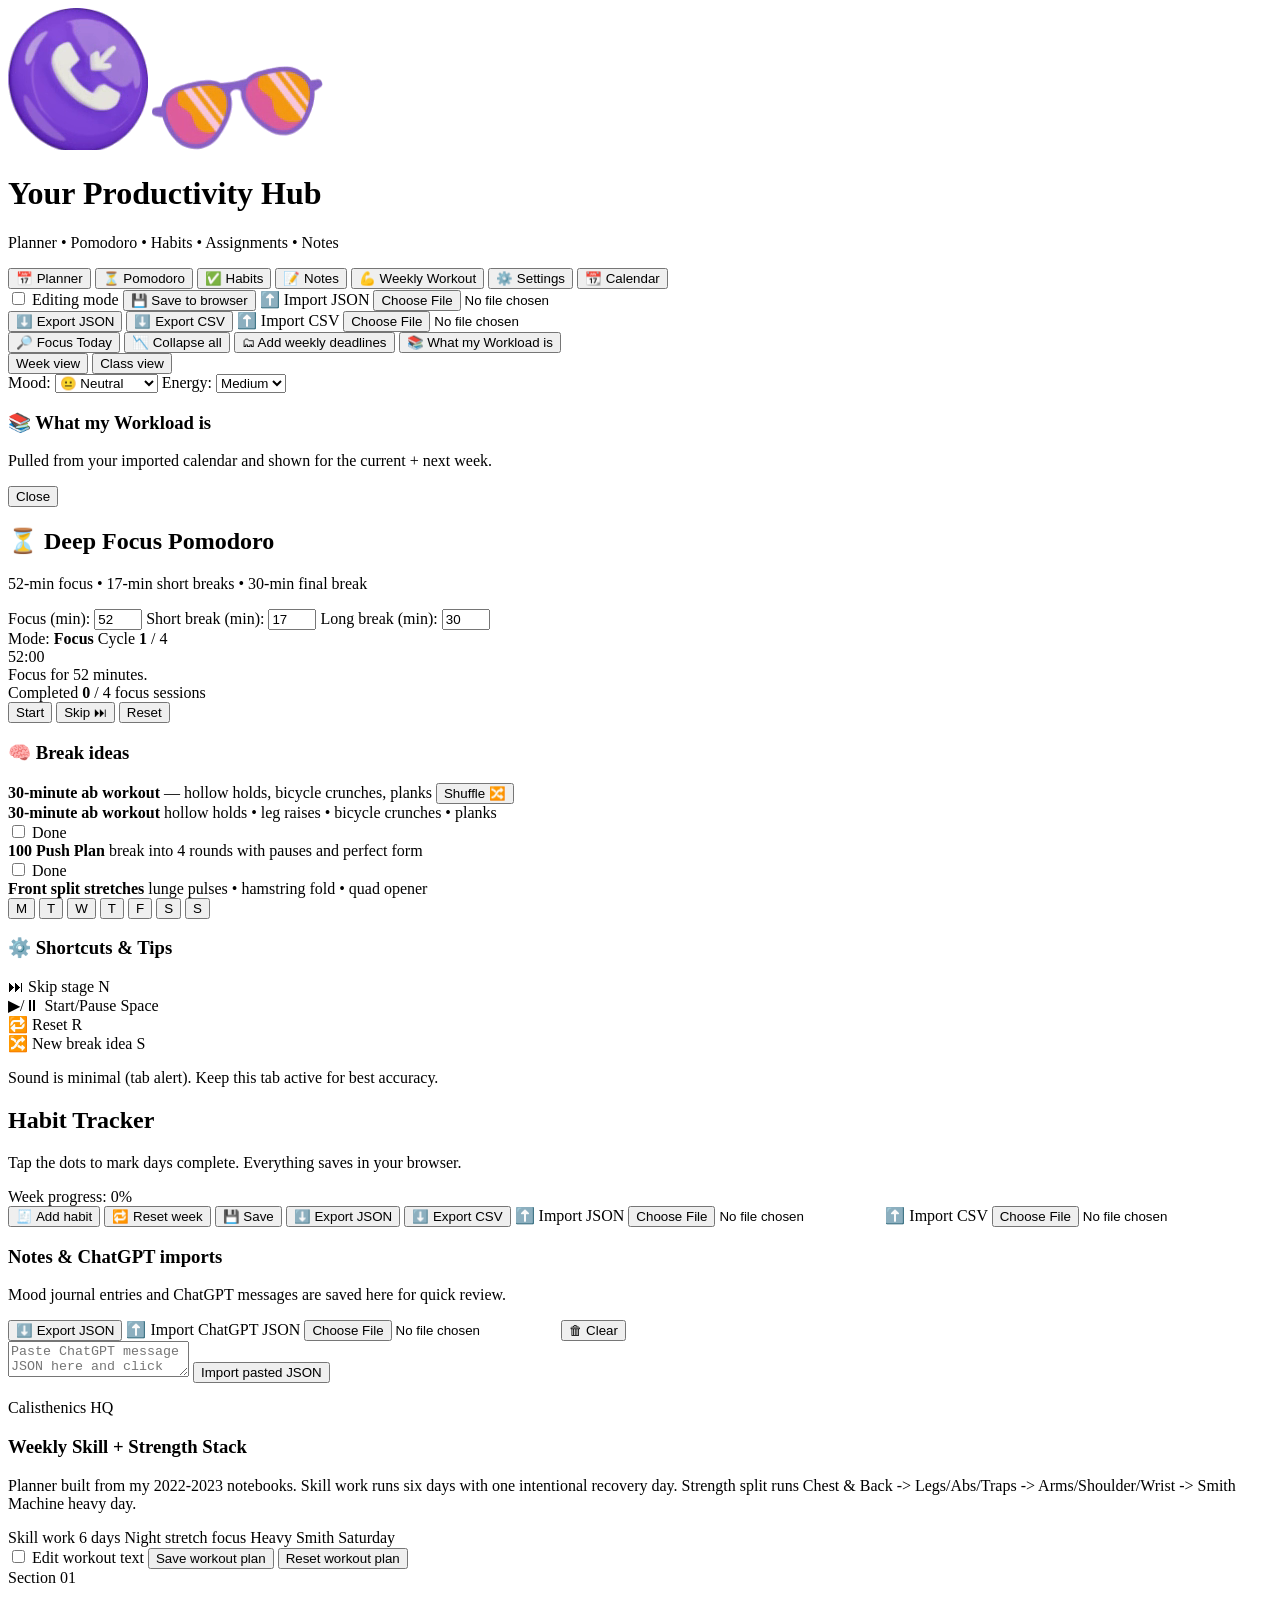
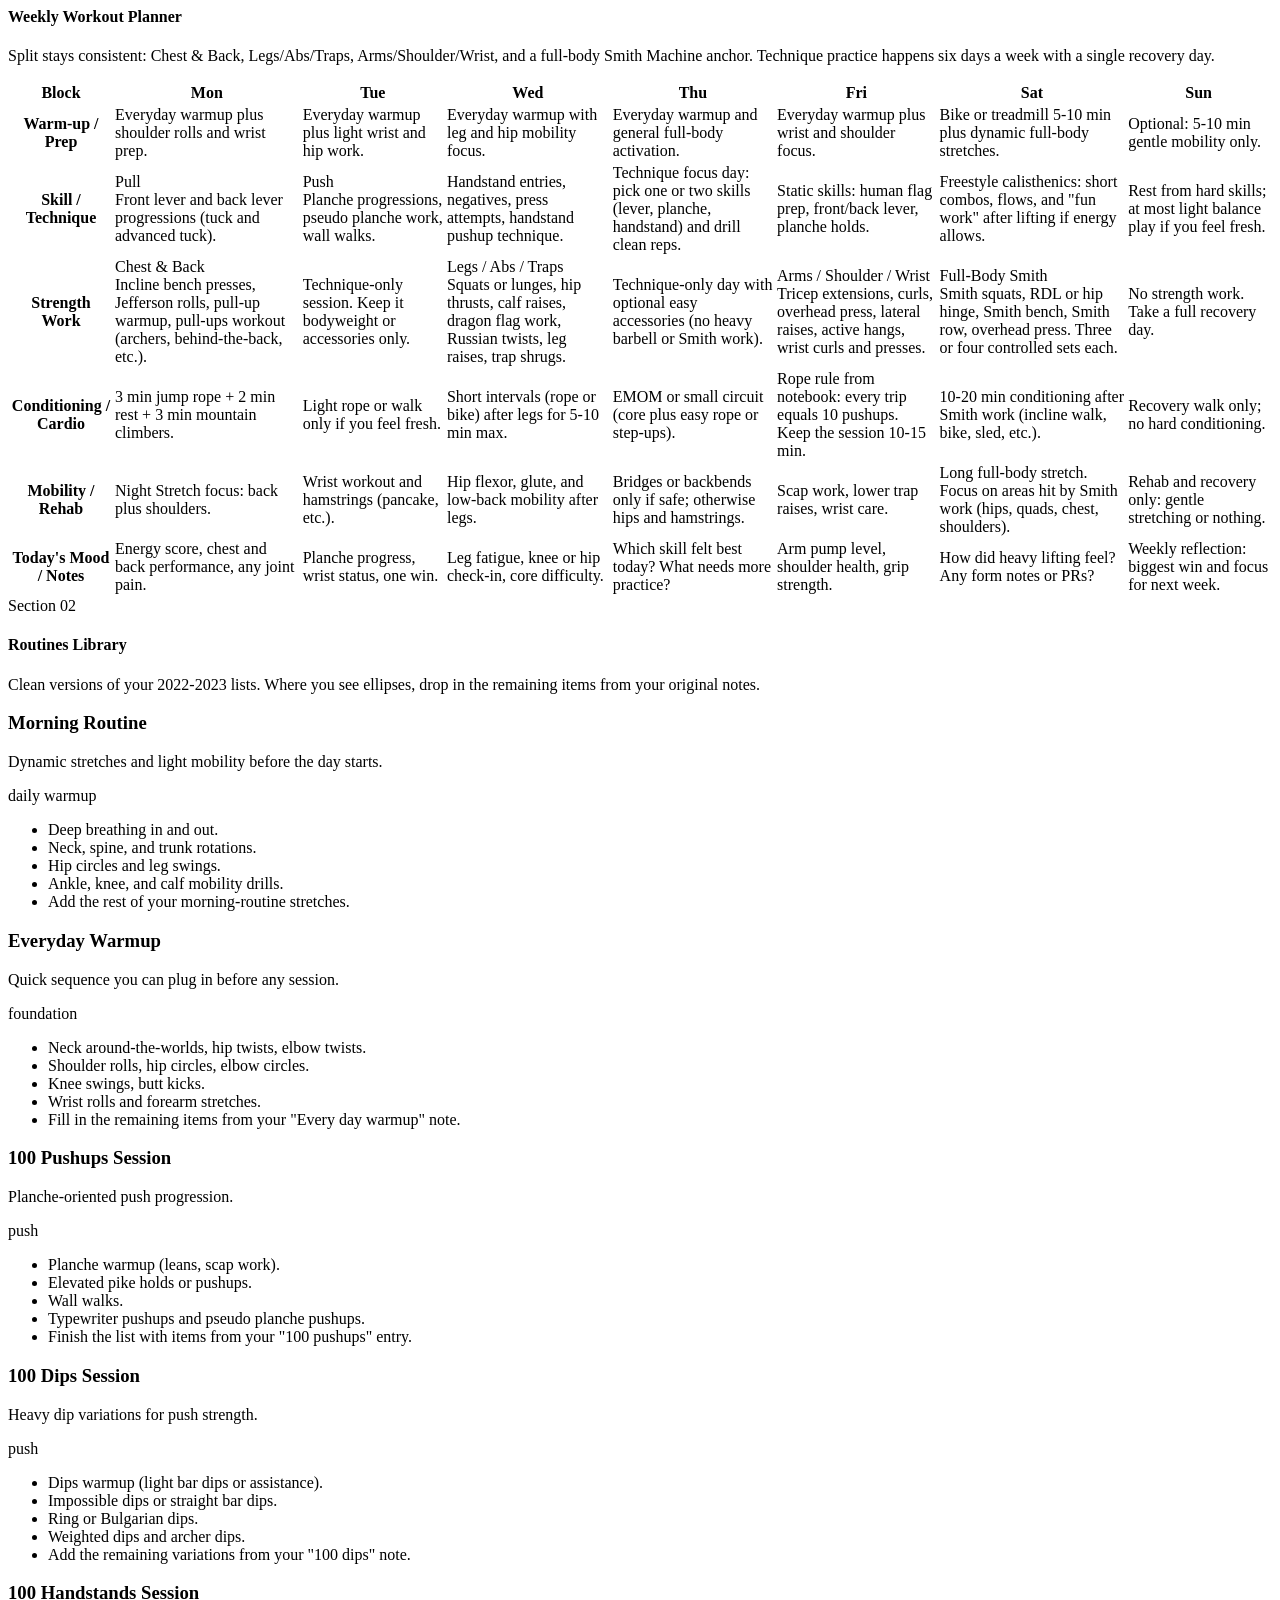
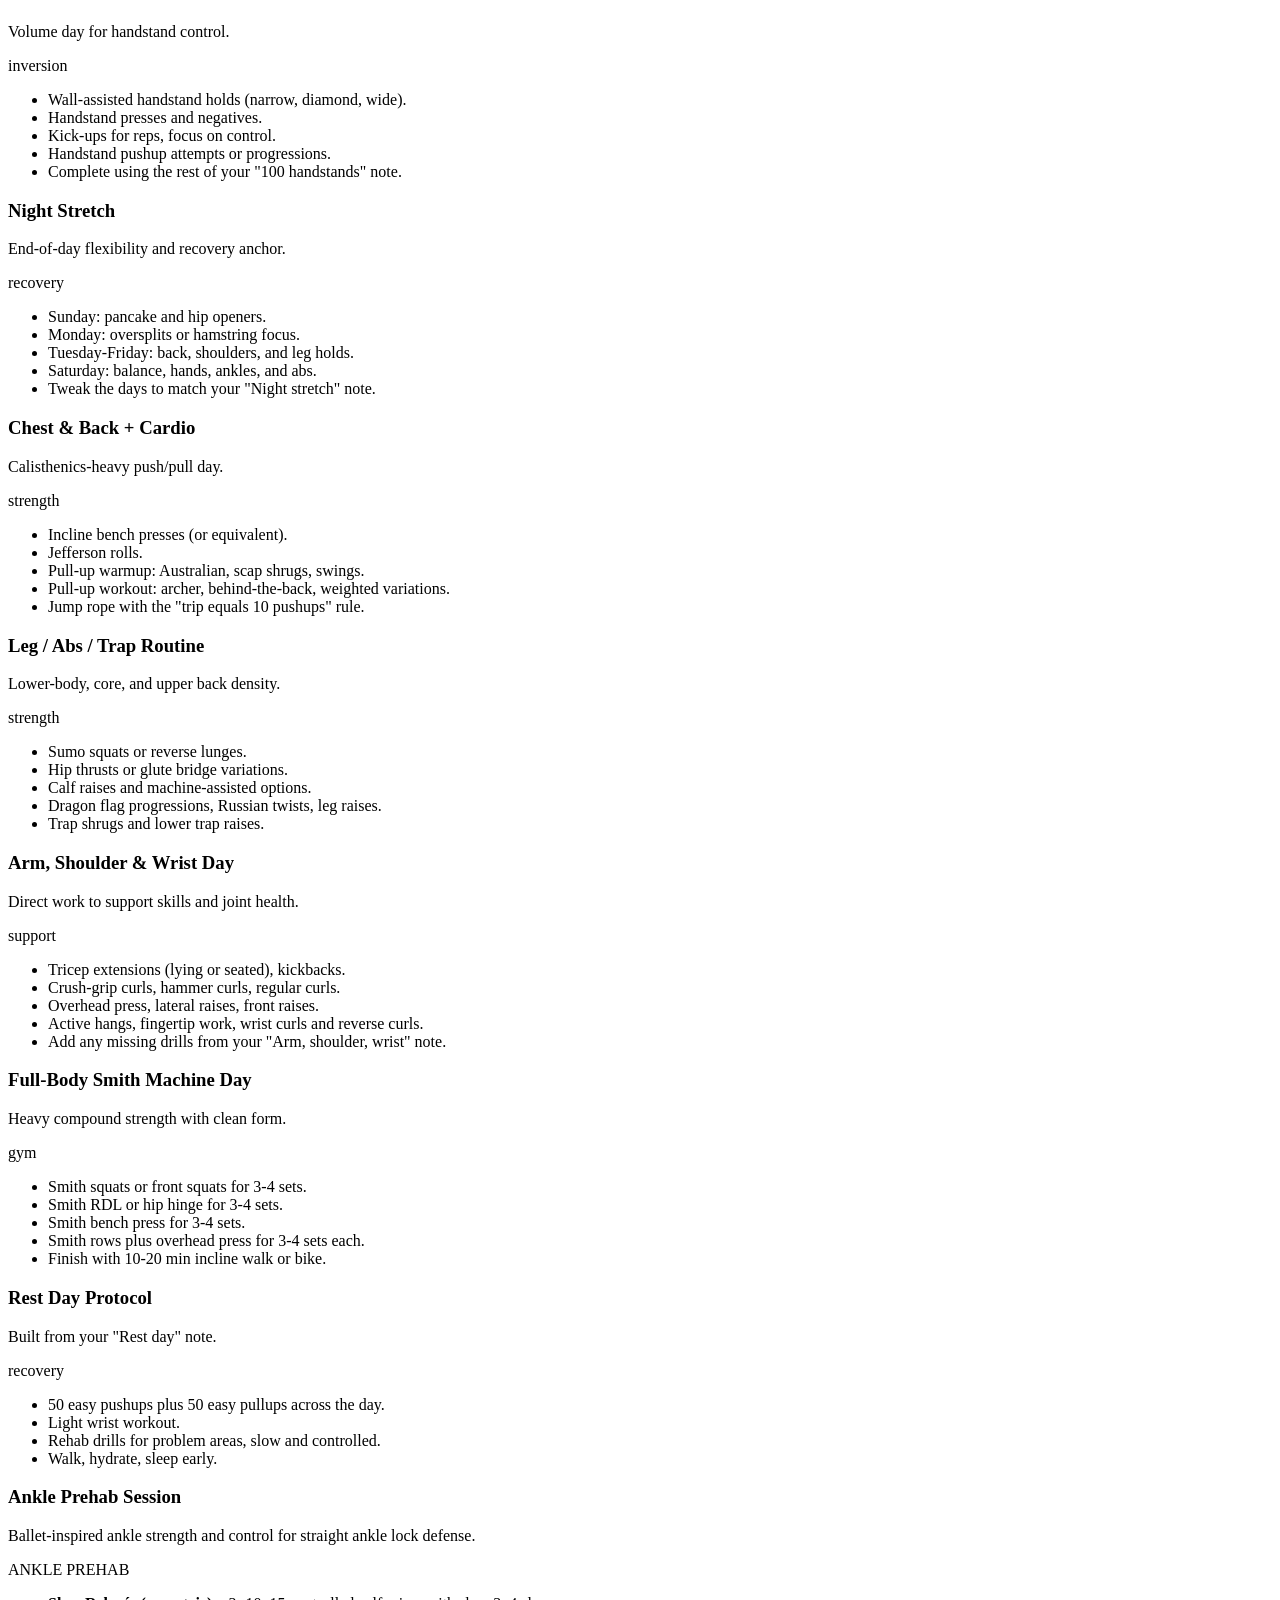
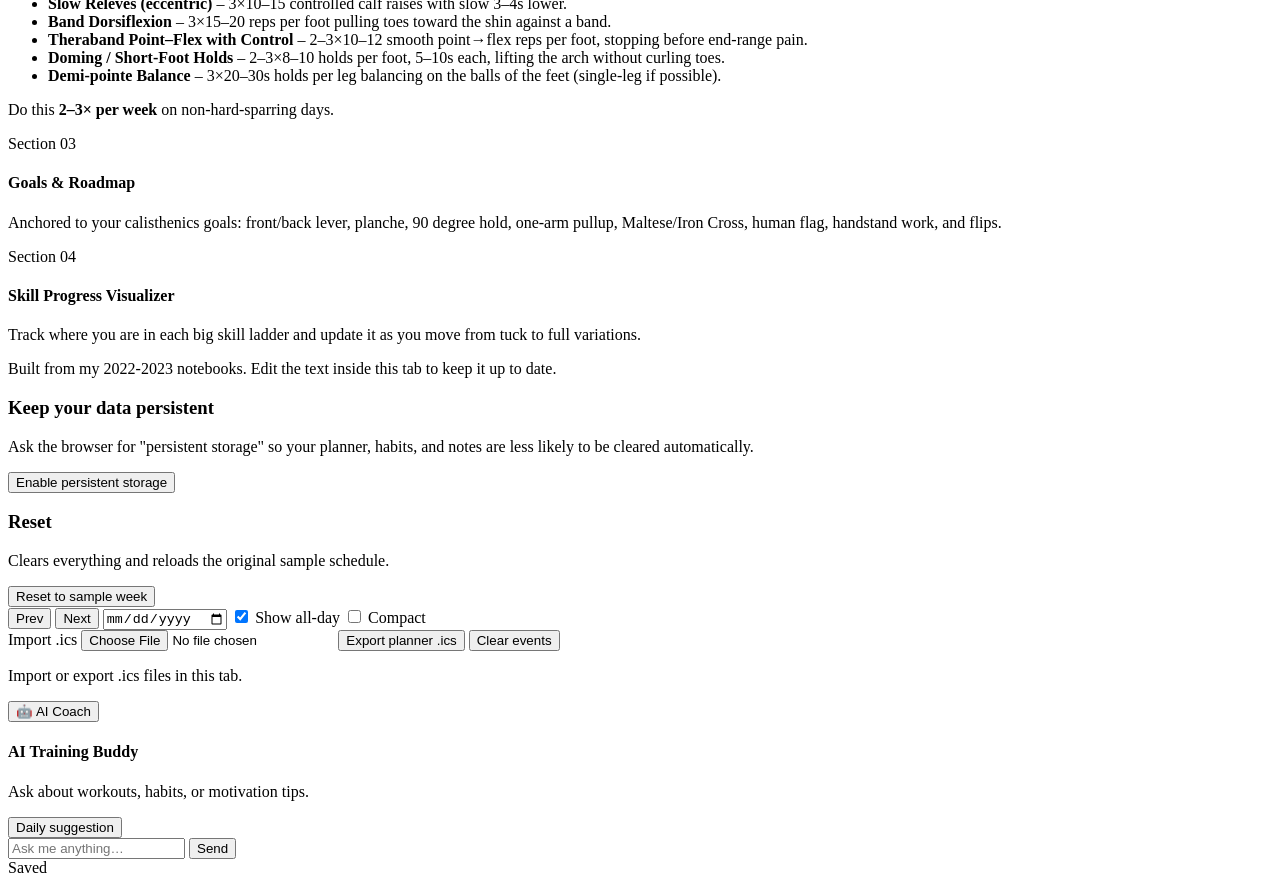
==== index.html @ a41b49fe "Added updated Code" ====
<!doctype html>
<html lang="en">
<head>
<meta charset="UTF-8">
<meta name="viewport" content="width=device-width, initial-scale=1">
<link rel="icon" type="image/svg+xml" href="planner-icon.svg">
<title>Planner — Failsafe v3 (Save + Edit Mode + Custom Images)</title>
<link rel="stylesheet" href="week_planner_failsafe_v3.css">

</head>
<body>
<div class="wrap">
<img id="p.png" class="decor" src="p.png" alt="Decorative phone icon"/> 
<img id="g.png" class="decor" src="g.png" alt="Decorative sunglasses"/> 




  <header>
    <h1>Your Productivity Hub</h1>
    <p>Planner • Pomodoro • Habits • Assignments • Notes</p>
    <nav role="tablist" aria-label="Planner navigation">
      <button class="tab" id="tab-planner" role="tab" aria-selected="true" aria-controls="panel-planner">📅 Planner</button>
      <button class="tab" id="tab-pomodoro" role="tab" aria-selected="false" aria-controls="panel-pomodoro">⏳ Pomodoro</button>
      <button class="tab" id="tab-habits" role="tab" aria-selected="false" aria-controls="panel-habits">✅ Habits</button>
      <button class="tab" id="tab-notes" role="tab" aria-selected="false" aria-controls="panel-notes">📝 Notes</button>
      <button class="tab" id="tab-workout" role="tab" aria-selected="false" aria-controls="panel-workout">💪 Weekly Workout</button>
      <button class="tab" id="tab-settings" role="tab" aria-selected="false" aria-controls="panel-settings">⚙️ Settings</button>
      <button class="tab" id="tab-calendar" role="tab" aria-selected="false" aria-controls="panel-calendar">📆 Calendar</button>
    </nav>
    <div class="controls">
      <label class="toggle">
        <input type="checkbox" id="chk-edit">
        <span>Editing mode</span>
      </label>
      <button class="btn" id="btn-save">💾 Save to browser</button>
      <label class="btn file-label" for="planner-import-file">⬆️ Import JSON</label>
      <input type="file" id="planner-import-file" accept="application/json" class="file-input-hidden">
      <span id="storage-note" class="note"></span>
    </div>
    <div class="planner-exports">
      <button class="btn" id="planner-export-json">⬇️ Export JSON</button>
      <button class="btn" id="planner-export-csv">⬇️ Export CSV</button>
      <label class="btn file-label" for="planner-import-csv">⬆️ Import CSV</label>
      <input type="file" id="planner-import-csv" accept=".csv" class="file-input-hidden">
    </div>
    <div class="view-controls">
      <button class="btn" id="focus-today">🔎 Focus Today</button>
      <button class="btn" id="toggle-days" aria-pressed="false">📉 Collapse all</button>
      <button class="btn" id="btn-assignments">🗂 Add weekly deadlines</button>
      <button class="btn" id="btn-workload">📚 What my Workload is</button>
      <div class="view-toggle">
        <button class="btn tab" id="planner-week-view" aria-pressed="true">Week view</button>
        <button class="btn tab" id="planner-class-view" aria-pressed="false">Class view</button>
      </div>
      <div id="rpg-hud" class="rpg-hud"></div>
      <div class="mood-energy">
        <label> Mood:
          <select id="mood-select" aria-label="Select mood">
            <option value="neutral">😐 Neutral</option>
            <option value="tired">😵‍💫 Tired</option>
            <option value="energized">🔥 Energized</option>
          </select>
        </label>
        <label> Energy:
          <select id="energy-select" aria-label="Select energy">
            <option value="low">Low</option>
            <option value="medium" selected>Medium</option>
            <option value="high">High</option>
          </select>
        </label>
      </div>
    </div>
    <div id="danger-zone" class="danger-zone"></div>
    <div id="workload-card" class="card workload-card hidden" aria-live="polite">
      <div class="workload-head">
        <h3>📚 What my Workload is</h3>
        <p class="note">Pulled from your imported calendar and shown for the current + next week.</p>
        <button class="btn ghost" id="workload-close" type="button">Close</button>
      </div>
      <div id="workload-list" class="workload-list"></div>
    </div>
  </header>

  <main class="section">
    <section id="panel-planner" role="tabpanel" aria-labelledby="tab-planner"></section>
    <section id="panel-pomodoro" role="tabpanel" aria-labelledby="tab-pomodoro" class="hidden">
      <div class="pomo-card">
        <div class="pomo-header">
          <div>
            <h2>⏳ Deep Focus Pomodoro</h2>
            <p class="pomo-durations" id="pomo-durations">52-min focus • 17-min short breaks • 30-min final break</p>
          </div>
          <div class="pomo-focus-inputs">
            <label class="pomo-focus-input">
              Focus (min):
              <input id="pomo-focus-input" type="number" min="1" max="80" value="52">
            </label>
            <label class="pomo-focus-input">
              Short break (min):
              <input id="pomo-short-input" type="number" min="1" max="80" value="17">
            </label>
            <label class="pomo-focus-input">
              Long break (min):
              <input id="pomo-long-input" type="number" min="1" max="80" value="30">
            </label>
          </div>
        </div>
        <div class="pomo-layout">
          <div class="pomo-panel">
            <div class="pomo-status">
              <span>Mode: <strong id="pomo-mode">Focus</strong></span>
              <span>Cycle <strong id="pomo-cycle">1</strong> / 4</span>
            </div>
            <div class="pomo-circle" id="pomo-circle">
              <div class="pomo-time" id="pomo-time">52:00</div>
            </div>
            <div class="pomo-mode" id="pomo-mode-hint">Focus for 52 minutes.</div>
            <div class="pomo-dots">
              <span class="pomo-dot on" id="pomo-dot1"></span>
              <span class="pomo-dot" id="pomo-dot2"></span>
              <span class="pomo-dot" id="pomo-dot3"></span>
              <span class="pomo-dot" id="pomo-dot4"></span>
            </div>
            <div class="pomo-mode">Completed <strong id="pomo-complete">0</strong> / 4 focus sessions</div>
            <div class="pomo-controls-row">
              <button class="pomo-btn primary" id="pomo-start">Start</button>
              <button class="pomo-btn ghost" id="pomo-skip" title="Skip to next stage (N)">Skip ⏭</button>
              <button class="pomo-btn danger" id="pomo-reset" title="Reset all (R)">Reset</button>
            </div>
          </div>
          <aside class="pomo-side">
            <div class="pomo-side-card">
              <h3>🧠 Break ideas</h3>
              <div class="pomo-task-suggest">
                <span id="pomo-task"><strong>30-minute ab workout</strong> — hollow holds, bicycle crunches, planks</span>
                <button class="pomo-btn ghost" id="pomo-shuffle">Shuffle 🔀</button>
              </div>
              <div class="pomo-pill">
                <div><strong>30-minute ab workout</strong> <span>hollow holds • leg raises • bicycle crunches • planks</span></div>
                <label class="pomo-check"><input type="checkbox" data-break="abs"> Done</label>
              </div>
              <div class="pomo-pill">
                <div><strong>100 Push Plan</strong> <span>break into 4 rounds with pauses and perfect form</span></div>
                <label class="pomo-check"><input type="checkbox" data-break="push"> Done</label>
              </div>
              <div class="pomo-pill">
                <div><strong>Front split stretches</strong> <span>lunge pulses • hamstring fold • quad opener</span></div>
                <div class="pomo-weekdays" data-break="split-week">
                  <button type="button" class="pomo-weekday" data-day="Mon">M</button>
                  <button type="button" class="pomo-weekday" data-day="Tue">T</button>
                  <button type="button" class="pomo-weekday" data-day="Wed">W</button>
                  <button type="button" class="pomo-weekday" data-day="Thu">T</button>
                  <button type="button" class="pomo-weekday" data-day="Fri">F</button>
                  <button type="button" class="pomo-weekday" data-day="Sat">S</button>
                  <button type="button" class="pomo-weekday" data-day="Sun">S</button>
                </div>
              </div>
            </div>
            <div class="pomo-side-card">
              <h3>⚙️ Shortcuts & Tips</h3>
              <div class="pomo-shortcuts">
                <div>⏭ Skip stage <span class="kbd">N</span></div>
                <div>▶/⏸ Start/Pause <span class="kbd">Space</span></div>
                <div>🔁 Reset <span class="kbd">R</span></div>
                <div>🔀 New break idea <span class="kbd">S</span></div>
              </div>
              <p class="note">Sound is minimal (tab alert). Keep this tab active for best accuracy.</p>
            </div>
          </aside>
        </div>
      </div>
    </section>
        <section id="panel-habits" role="tabpanel" aria-labelledby="tab-habits" class="hidden">
      <div class="card habit-card">
        <div class="flex habit-header">
          <div>
            <h2 class="habit-title">Habit Tracker</h2>
            <p class="note">Tap the dots to mark days complete. Everything saves in your browser.</p>
          </div>
          <div class="chip" id="habits-progress">Week progress: 0%</div>
        </div>
        <div id="habit-streak-hub" class="habit-streak-hub" aria-live="polite"></div>
        <div id="habits-list" class="space-y-3 habit-list"></div>
        <div class="flex flex-wrap gap-2 habit-actions">
          <button class="btn" id="habit-add">🧾 Add habit</button>
          <button class="btn" id="habit-reset-week">🔁 Reset week</button>
          <button class="btn" id="habit-save">💾 Save</button>
          <button class="btn" id="habit-export">⬇️ Export JSON</button>
          <button class="btn" id="habit-export-csv">⬇️ Export CSV</button>
          <label class="btn file-label" for="habit-import">⬆️ Import JSON</label>
          <input type="file" id="habit-import" accept="application/json" class="file-input-hidden">
          <label class="btn file-label" for="habit-import-csv">⬆️ Import CSV</label>
          <input type="file" id="habit-import-csv" accept=".csv" class="file-input-hidden">
        </div>
      </div>
    </section>

    <section id="panel-notes" role="tabpanel" aria-labelledby="tab-notes" class="hidden">
      <div class="notes-card">
        <div class="notes-head">
          <div>
            <h3>Notes & ChatGPT imports</h3>
            <p class="note">Mood journal entries and ChatGPT messages are saved here for quick review.</p>
          </div>
          <div class="notes-controls">
            <button class="btn" id="notes-export">⬇️ Export JSON</button>
            <label class="btn file-label" for="notes-import-file">⬆️ Import ChatGPT JSON</label>
            <input type="file" id="notes-import-file" accept=".json" class="file-input-hidden">
            <button class="btn" id="notes-clear">🗑 Clear</button>
          </div>
        </div>
        <div class="notes-importer">
          <textarea id="notes-chatgpt-text" placeholder="Paste ChatGPT message JSON here and click Import."></textarea>
          <button class="btn" id="notes-chatgpt-btn">Import pasted JSON</button>
        </div>
        <div id="notes-feed" class="notes-feed"></div>
      </div>
    </section>
    <section id="panel-workout" role="tabpanel" aria-labelledby="tab-workout" class="hidden">
      <div class="workout-tab">
        <div class="workout-hero">
          <p class="workout-suptitle">Calisthenics HQ</p>
          <h3>Weekly Skill + Strength Stack</h3>
          <p>Planner built from my 2022-2023 notebooks. Skill work runs six days with one intentional recovery day. Strength split runs Chest & Back -> Legs/Abs/Traps -> Arms/Shoulder/Wrist -> Smith Machine heavy day.</p>
          <div class="workout-pill-row">
            <span class="workout-pill accent">Skill work 6 days</span>
            <span class="workout-pill accent">Night stretch focus</span>
            <span class="workout-pill accent">Heavy Smith Saturday</span>
          </div>
        </div>

        <div class="workout-controls">
          <label class="workout-toggle">
            <input type="checkbox" id="workout-edit-toggle">
            <span>Edit workout text</span>
          </label>
          <button class="btn" id="workout-save">Save workout plan</button>
          <button class="btn" id="workout-reset">Reset workout plan</button>
          <div class="note" id="workout-storage-note"></div>
        </div>

        <div class="workout-section">
          <div class="workout-section-head">
            <div class="workout-section-label">Section 01</div>
            <div>
              <h4>Weekly Workout Planner</h4>
              <p>Split stays consistent: Chest & Back, Legs/Abs/Traps, Arms/Shoulder/Wrist, and a full-body Smith Machine anchor. Technique practice happens six days a week with a single recovery day.</p>
            </div>
          </div>
          <div class="workout-table-card">
            <div class="workout-table-scroll">
              <table class="workout-table">
                <thead>
                  <tr>
                    <th>Block</th>
                    <th>Mon</th>
                    <th>Tue</th>
                    <th>Wed</th>
                    <th>Thu</th>
                    <th>Fri</th>
                    <th>Sat</th>
                    <th>Sun</th>
                  </tr>
                </thead>
                <tbody>
                  <tr>
                    <th scope="row">Warm-up / Prep</th>
                    <td class="workout-editable">Everyday warmup plus shoulder rolls and wrist prep.</td>
                    <td class="workout-editable">Everyday warmup plus light wrist and hip work.</td>
                    <td class="workout-editable">Everyday warmup with leg and hip mobility focus.</td>
                    <td class="workout-editable">Everyday warmup and general full-body activation.</td>
                    <td class="workout-editable">Everyday warmup plus wrist and shoulder focus.</td>
                    <td class="workout-editable">Bike or treadmill 5-10 min plus dynamic full-body stretches.</td>
                    <td class="workout-editable">Optional: 5-10 min gentle mobility only.</td>
                  </tr>
                  <tr>
                    <th scope="row">Skill / Technique</th>
                    <td class="workout-editable">
                      <span class="workout-pill">Pull</span><br>Front lever and back lever progressions (tuck and advanced tuck).
                    </td>
                    <td class="workout-editable">
                      <span class="workout-pill">Push</span><br>Planche progressions, pseudo planche work, wall walks.
                    </td>
                    <td class="workout-editable">Handstand entries, negatives, press attempts, handstand pushup technique.</td>
                    <td class="workout-editable">Technique focus day: pick one or two skills (lever, planche, handstand) and drill clean reps.</td>
                    <td class="workout-editable">Static skills: human flag prep, front/back lever, planche holds.</td>
                    <td class="workout-editable">Freestyle calisthenics: short combos, flows, and "fun work" after lifting if energy allows.</td>
                    <td class="workout-editable">Rest from hard skills; at most light balance play if you feel fresh.</td>
                  </tr>
                  <tr>
                    <th scope="row">Strength Work</th>
                    <td class="workout-editable">
                      <span class="workout-pill">Chest & Back</span><br>Incline bench presses, Jefferson rolls, pull-up warmup, pull-ups workout (archers, behind-the-back, etc.).
                    </td>
                    <td class="workout-editable">Technique-only session. Keep it bodyweight or accessories only.</td>
                    <td class="workout-editable">
                      <span class="workout-pill">Legs / Abs / Traps</span><br>Squats or lunges, hip thrusts, calf raises, dragon flag work, Russian twists, leg raises, trap shrugs.
                    </td>
                    <td class="workout-editable">Technique-only day with optional easy accessories (no heavy barbell or Smith work).</td>
                    <td class="workout-editable">
                      <span class="workout-pill">Arms / Shoulder / Wrist</span><br>Tricep extensions, curls, overhead press, lateral raises, active hangs, wrist curls and presses.
                    </td>
                    <td class="workout-editable">
                      <span class="workout-pill">Full-Body Smith</span><br>Smith squats, RDL or hip hinge, Smith bench, Smith row, overhead press. Three or four controlled sets each.
                    </td>
                    <td class="workout-editable">No strength work. Take a full recovery day.</td>
                  </tr>
                  <tr>
                    <th scope="row">Conditioning / Cardio</th>
                    <td class="workout-editable">3 min jump rope + 2 min rest + 3 min mountain climbers.</td>
                    <td class="workout-editable">Light rope or walk only if you feel fresh.</td>
                    <td class="workout-editable">Short intervals (rope or bike) after legs for 5-10 min max.</td>
                    <td class="workout-editable">EMOM or small circuit (core plus easy rope or step-ups).</td>
                    <td class="workout-editable">Rope rule from notebook: every trip equals 10 pushups. Keep the session 10-15 min.</td>
                    <td class="workout-editable">10-20 min conditioning after Smith work (incline walk, bike, sled, etc.).</td>
                    <td class="workout-editable">Recovery walk only; no hard conditioning.</td>
                  </tr>
                  <tr>
                    <th scope="row">Mobility / Rehab</th>
                    <td class="workout-editable">Night Stretch focus: back plus shoulders.</td>
                    <td class="workout-editable">Wrist workout and hamstrings (pancake, etc.).</td>
                    <td class="workout-editable">Hip flexor, glute, and low-back mobility after legs.</td>
                    <td class="workout-editable">Bridges or backbends only if safe; otherwise hips and hamstrings.</td>
                    <td class="workout-editable">Scap work, lower trap raises, wrist care.</td>
                    <td class="workout-editable">Long full-body stretch. Focus on areas hit by Smith work (hips, quads, chest, shoulders).</td>
                    <td class="workout-editable">Rehab and recovery only: gentle stretching or nothing.</td>
                  </tr>
                  <tr>
                    <th scope="row">Today's Mood / Notes</th>
                    <td class="workout-editable"><div class="workout-note">Energy score, chest and back performance, any joint pain.</div></td>
                    <td class="workout-editable"><div class="workout-note">Planche progress, wrist status, one win.</div></td>
                    <td class="workout-editable"><div class="workout-note">Leg fatigue, knee or hip check-in, core difficulty.</div></td>
                    <td class="workout-editable"><div class="workout-note">Which skill felt best today? What needs more practice?</div></td>
                    <td class="workout-editable"><div class="workout-note">Arm pump level, shoulder health, grip strength.</div></td>
                    <td class="workout-editable"><div class="workout-note">How did heavy lifting feel? Any form notes or PRs?</div></td>
                    <td class="workout-editable"><div class="workout-note">Weekly reflection: biggest win and focus for next week.</div></td>
                  </tr>
                </tbody>
              </table>
            </div>
          </div>
        </div>

        <div class="workout-section">
          <div class="workout-section-head">
            <div class="workout-section-label">Section 02</div>
            <div>
              <h4>Routines Library</h4>
              <p>Clean versions of your 2022-2023 lists. Where you see ellipses, drop in the remaining items from your original notes.</p>
            </div>
          </div>
          <div class="workout-card-grid">
            <article class="workout-card">
              <h3>Morning Routine</h3>
              <p>Dynamic stretches and light mobility before the day starts.</p>
              <div class="workout-badges">
                <span class="workout-badge">daily</span>
                <span class="workout-badge">warmup</span>
              </div>
              <ul>
                <li>Deep breathing in and out.</li>
                <li>Neck, spine, and trunk rotations.</li>
                <li>Hip circles and leg swings.</li>
                <li>Ankle, knee, and calf mobility drills.</li>
                <li class="placeholder">Add the rest of your morning-routine stretches.</li>
              </ul>
            </article>
            <article class="workout-card">
              <h3>Everyday Warmup</h3>
              <p>Quick sequence you can plug in before any session.</p>
              <div class="workout-badges">
                <span class="workout-badge">foundation</span>
              </div>
              <ul>
                <li>Neck around-the-worlds, hip twists, elbow twists.</li>
                <li>Shoulder rolls, hip circles, elbow circles.</li>
                <li>Knee swings, butt kicks.</li>
                <li>Wrist rolls and forearm stretches.</li>
                <li class="placeholder">Fill in the remaining items from your "Every day warmup" note.</li>
              </ul>
            </article>
            <article class="workout-card">
              <h3>100 Pushups Session</h3>
              <p>Planche-oriented push progression.</p>
              <div class="workout-badges">
                <span class="workout-badge">push</span>
              </div>
              <ul>
                <li>Planche warmup (leans, scap work).</li>
                <li>Elevated pike holds or pushups.</li>
                <li>Wall walks.</li>
                <li>Typewriter pushups and pseudo planche pushups.</li>
                <li class="placeholder">Finish the list with items from your "100 pushups" entry.</li>
              </ul>
            </article>
            <article class="workout-card">
              <h3>100 Dips Session</h3>
              <p>Heavy dip variations for push strength.</p>
              <div class="workout-badges">
                <span class="workout-badge">push</span>
              </div>
              <ul>
                <li>Dips warmup (light bar dips or assistance).</li>
                <li>Impossible dips or straight bar dips.</li>
                <li>Ring or Bulgarian dips.</li>
                <li>Weighted dips and archer dips.</li>
                <li class="placeholder">Add the remaining variations from your "100 dips" note.</li>
              </ul>
            </article>
            <article class="workout-card">
              <h3>100 Handstands Session</h3>
              <p>Volume day for handstand control.</p>
              <div class="workout-badges">
                <span class="workout-badge">inversion</span>
              </div>
              <ul>
                <li>Wall-assisted handstand holds (narrow, diamond, wide).</li>
                <li>Handstand presses and negatives.</li>
                <li>Kick-ups for reps, focus on control.</li>
                <li>Handstand pushup attempts or progressions.</li>
                <li class="placeholder">Complete using the rest of your "100 handstands" note.</li>
              </ul>
            </article>
            <article class="workout-card">
              <h3>Night Stretch</h3>
              <p>End-of-day flexibility and recovery anchor.</p>
              <div class="workout-badges">
                <span class="workout-badge">recovery</span>
              </div>
              <ul>
                <li>Sunday: pancake and hip openers.</li>
                <li>Monday: oversplits or hamstring focus.</li>
                <li>Tuesday-Friday: back, shoulders, and leg holds.</li>
                <li>Saturday: balance, hands, ankles, and abs.</li>
                <li class="placeholder">Tweak the days to match your "Night stretch" note.</li>
              </ul>
            </article>
            <article class="workout-card">
              <h3>Chest & Back + Cardio</h3>
              <p>Calisthenics-heavy push/pull day.</p>
              <div class="workout-badges">
                <span class="workout-badge">strength</span>
              </div>
              <ul>
                <li>Incline bench presses (or equivalent).</li>
                <li>Jefferson rolls.</li>
                <li>Pull-up warmup: Australian, scap shrugs, swings.</li>
                <li>Pull-up workout: archer, behind-the-back, weighted variations.</li>
                <li>Jump rope with the "trip equals 10 pushups" rule.</li>
              </ul>
            </article>
            <article class="workout-card">
              <h3>Leg / Abs / Trap Routine</h3>
              <p>Lower-body, core, and upper back density.</p>
              <div class="workout-badges">
                <span class="workout-badge">strength</span>
              </div>
              <ul>
                <li>Sumo squats or reverse lunges.</li>
                <li>Hip thrusts or glute bridge variations.</li>
                <li>Calf raises and machine-assisted options.</li>
                <li>Dragon flag progressions, Russian twists, leg raises.</li>
                <li>Trap shrugs and lower trap raises.</li>
              </ul>
            </article>
            <article class="workout-card">
              <h3>Arm, Shoulder & Wrist Day</h3>
              <p>Direct work to support skills and joint health.</p>
              <div class="workout-badges">
                <span class="workout-badge">support</span>
              </div>
              <ul>
                <li>Tricep extensions (lying or seated), kickbacks.</li>
                <li>Crush-grip curls, hammer curls, regular curls.</li>
                <li>Overhead press, lateral raises, front raises.</li>
                <li>Active hangs, fingertip work, wrist curls and reverse curls.</li>
                <li class="placeholder">Add any missing drills from your "Arm, shoulder, wrist" note.</li>
              </ul>
            </article>
            <article class="workout-card">
              <h3>Full-Body Smith Machine Day</h3>
              <p>Heavy compound strength with clean form.</p>
              <div class="workout-badges">
                <span class="workout-badge">gym</span>
              </div>
              <ul>
                <li>Smith squats or front squats for 3-4 sets.</li>
                <li>Smith RDL or hip hinge for 3-4 sets.</li>
                <li>Smith bench press for 3-4 sets.</li>
                <li>Smith rows plus overhead press for 3-4 sets each.</li>
                <li>Finish with 10-20 min incline walk or bike.</li>
              </ul>
            </article>
            <article class="workout-card">
              <h3>Rest Day Protocol</h3>
              <p>Built from your "Rest day" note.</p>
              <div class="workout-badges">
                <span class="workout-badge">recovery</span>
              </div>
              <ul>
                <li>50 easy pushups plus 50 easy pullups across the day.</li>
                <li>Light wrist workout.</li>
                <li>Rehab drills for problem areas, slow and controlled.</li>
                <li>Walk, hydrate, sleep early.</li>
              </ul>
            </article>
            <article class="routine-card">
              <h3>Ankle Prehab Session</h3>
              <p>Ballet-inspired ankle strength and control for straight ankle lock defense.</p>
              <div class="routine-tags">
                <span class="routine-tag">ANKLE</span>
                <span class="routine-tag">PREHAB</span>
              </div>
              <ul>
                <li><strong>Slow Relevés (eccentric)</strong> – 3×10–15 controlled calf raises with slow 3–4s lower.</li>
                <li><strong>Band Dorsiflexion</strong> – 3×15–20 reps per foot pulling toes toward the shin against a band.</li>
                <li><strong>Theraband Point–Flex with Control</strong> – 2–3×10–12 smooth point→flex reps per foot, stopping before end-range pain.</li>
                <li><strong>Doming / Short-Foot Holds</strong> – 2–3×8–10 holds per foot, 5–10s each, lifting the arch without curling toes.</li>
                <li><strong>Demi-pointe Balance</strong> – 3×20–30s holds per leg balancing on the balls of the feet (single-leg if possible).</li>
              </ul>
              <p class="routine-note">
                Do this <strong>2–3× per week</strong> on non-hard-sparring days.
              </p>
            </article>
          </div>
        </div>

        <div class="workout-section">
          <div class="workout-section-head">
            <div class="workout-section-label">Section 03</div>
            <div>
              <h4>Goals & Roadmap</h4>
              <p>Anchored to your calisthenics goals: front/back lever, planche, 90 degree hold, one-arm pullup, Maltese/Iron Cross, human flag, handstand work, and flips.</p>
            </div>
          </div>
          <div id="roadmap-editor" class="roadmap-editor"></div>
        </div>

        <div class="workout-section">
          <div class="workout-section-head">
            <div class="workout-section-label">Section 04</div>
            <div>
              <h4>Skill Progress Visualizer</h4>
              <p>Track where you are in each big skill ladder and update it as you move from tuck to full variations.</p>
            </div>
          </div>
          <div id="skill-visualizer" class="skill-visualizer"></div>
        </div>

        <p class="workout-footnote">Built from my 2022-2023 notebooks. Edit the text inside this tab to keep it up to date.</p>
      </div>
    </section>
    <section id="panel-settings" role="tabpanel" aria-labelledby="tab-settings" class="hidden settings-panel">
      <div class="card p-4 card-persist">
        <h3 class="tight-heading">Keep your data persistent</h3>
        <p class="note">Ask the browser for "persistent storage" so your planner, habits, and notes are less likely to be cleared automatically.</p>
        <button class="btn" id="btn-persist">Enable persistent storage</button>
        <div class="note" id="persist-status"></div>
      </div>
      <div class="card p-4 card-reset">
        <h3 class="tight-heading">Reset</h3>
        <p class="note">Clears everything and reloads the original sample schedule.</p>
        <button id="btn-reset" class="tab reset-btn">Reset to sample week</button>
      </div>
    </section>
    <section id="panel-calendar" role="tabpanel" aria-labelledby="tab-calendar" class="hidden">
      <div class="calendar-card">
        <div class="calendar-controls">
          <div class="group">
            <button class="btn" id="cal-prev">Prev</button>
            <button class="btn" id="cal-next">Next</button>
            <input type="date" id="cal-date" class="cal-date" aria-label="Select date">
            <label class="cal-check"><input type="checkbox" id="cal-show-all" checked> Show all-day</label>
            <label class="cal-check"><input type="checkbox" id="cal-compact"> Compact</label>
          </div>
          <div class="group calendar-ics-actions">
            <label class="btn cal-import">Import .ics
              <input type="file" id="cal-import" accept=".ics,text/calendar" class="file-input-hidden">
            </label>
            <button class="btn" id="cal-export-ics">Export planner .ics</button>
            <button class="btn" id="cal-clear">Clear events</button>
          </div>
        </div>
        <div class="calendar-ics-note">
          <p class="note cal-ics-status" id="cal-ics-status">Import or export .ics files in this tab.</p>
        </div>
        <div id="cal-range" class="cal-chip"></div>
        <div id="cal-all-row" class="calendar-allrow hidden"></div>
        <div id="cal-grid" class="cal"></div>
      </div>
    </section>
  </main>
</div>
<div class="chatbot-widget" id="chatbot-widget">
  <button class="chatbot-toggle btn" id="chatbot-toggle">🤖 AI Coach</button>
  <div class="chatbot-panel hidden" id="chatbot-panel">
    <div class="chatbot-header">
      <h4>AI Training Buddy</h4>
      <p>Ask about workouts, habits, or motivation tips.</p>
    </div>
    <div class="chatbot-messages" id="chatbot-messages"></div>
    <button class="btn" type="button" id="chatbot-suggest">Daily suggestion</button>
    <form class="chatbot-form" id="chatbot-form">
      <input type="text" id="chatbot-input" placeholder="Ask me anything…" autocomplete="off">
      <button class="btn" type="submit">Send</button>
    </form>
  </div>
</div>

<div id="confetti-wrapper" aria-hidden="true"></div>
<div id="toast" class="toast" role="status" aria-live="polite">Saved</div>

<script src="week_planner_failsafe_v3.js"></script>

</body>
</html>
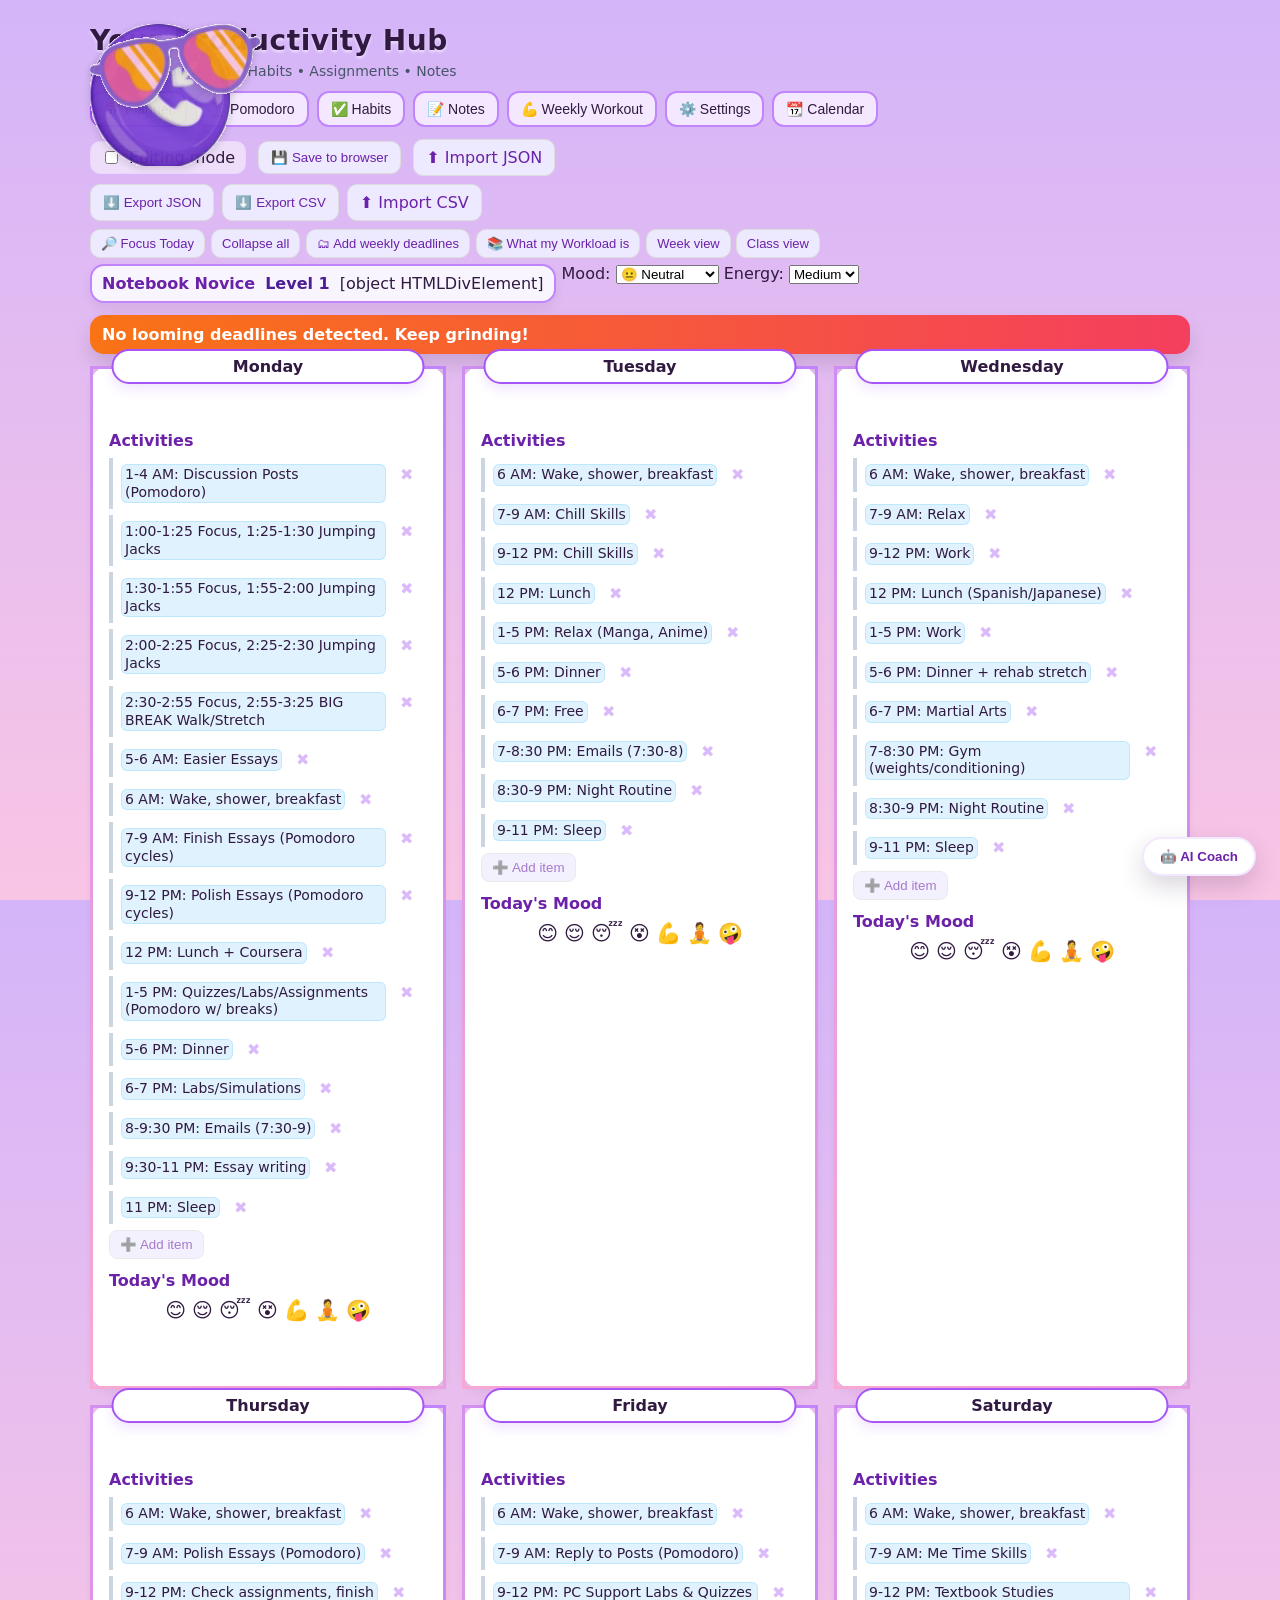
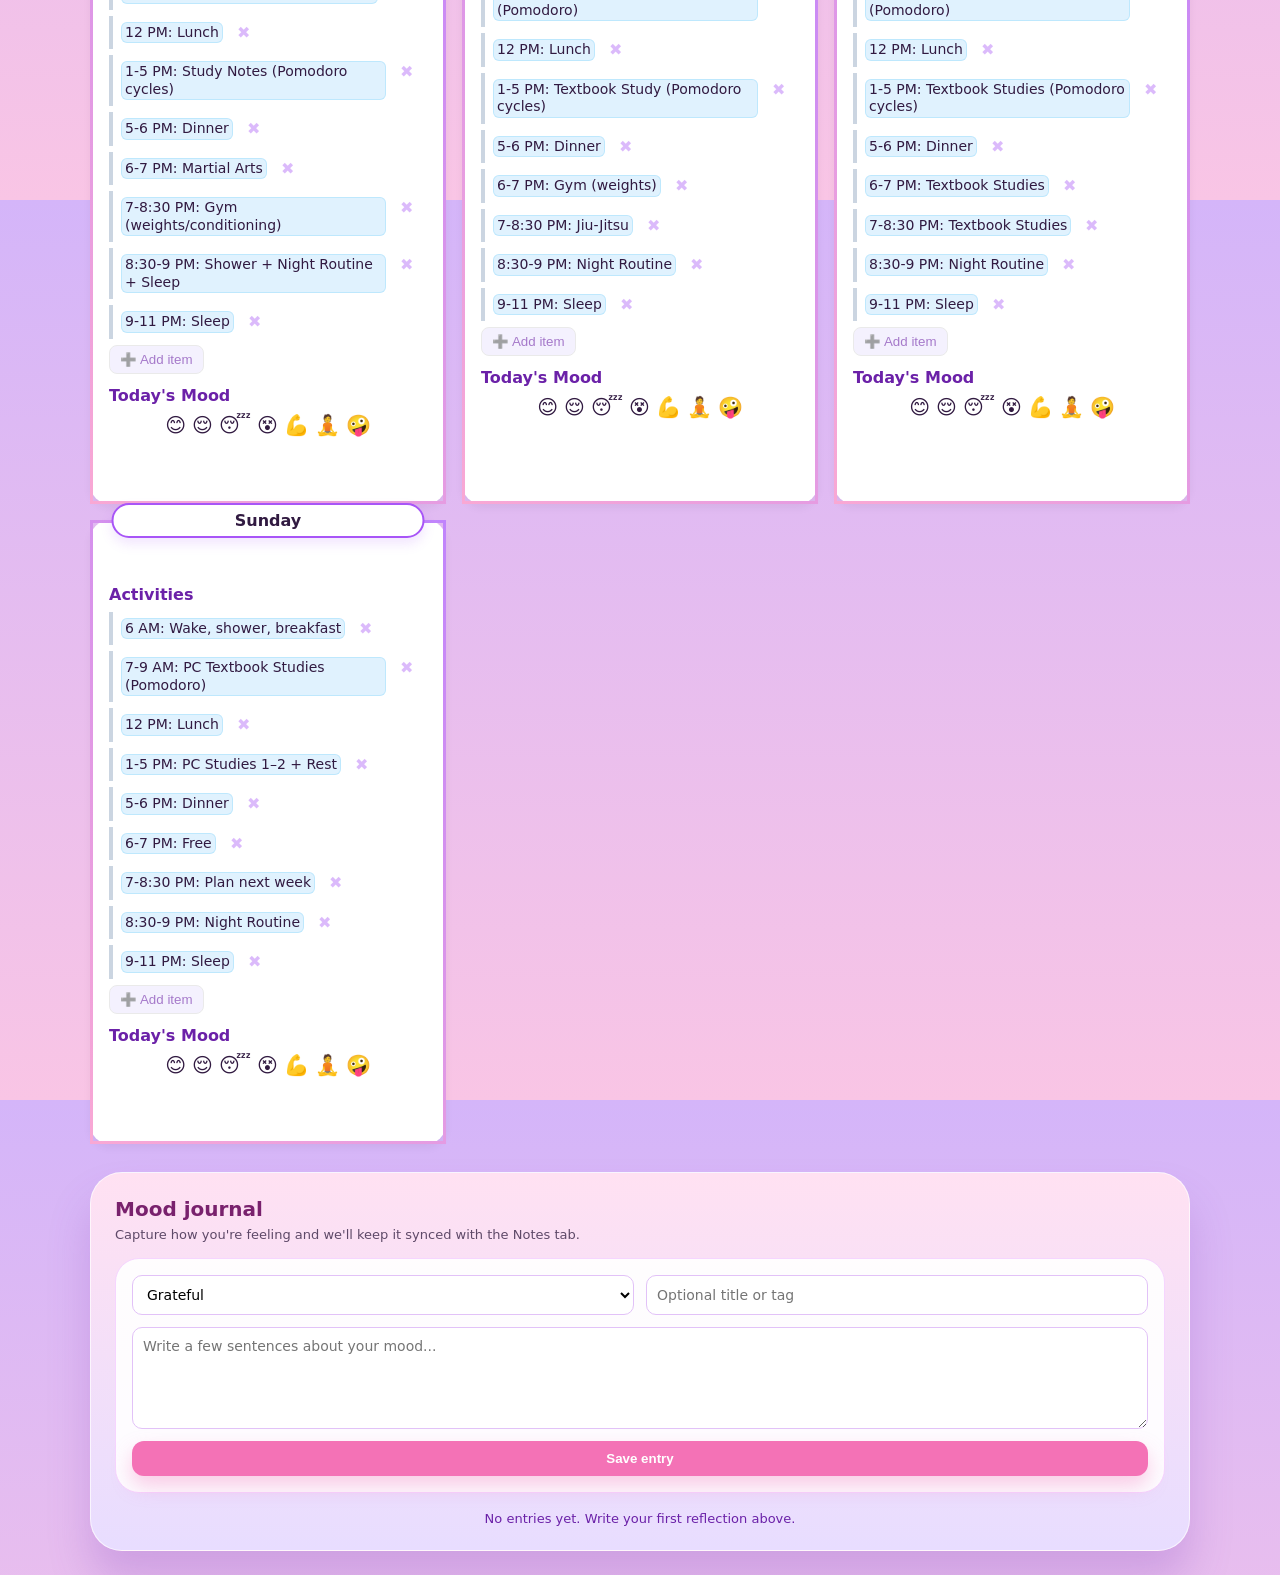
==== commit 6bb1314a: "Update index.html" ====
--- a/index.html
+++ b/index.html
@@ -1,17 +1,17 @@
-<!doctype html>
+ <!doctype html>
 <html lang="en">
 <head>
 <meta charset="UTF-8">
 <meta name="viewport" content="width=device-width, initial-scale=1">
 <link rel="icon" type="image/svg+xml" href="planner-icon.svg">
 <title>Planner — Failsafe v3 (Save + Edit Mode + Custom Images)</title>
-<link rel="stylesheet" href="week_planner_failsafe_v3.css">
+<link rel="stylesheet" href="index.css">
 
 </head>
 <body>
 <div class="wrap">
-<img id="p.png" class="decor" src="p.png" alt="Decorative phone icon"/> 
-<img id="g.png" class="decor" src="g.png" alt="Decorative sunglasses"/> 
+<img id="Phone.png" class="decor" src="Phone.png" alt="Decorative phone icon"/> 
+<img id="PGlasses.png" class="decor" src="PGlasses.png" alt="Decorative sunglasses"/> 
 
 
 
@@ -611,7 +611,7 @@
 <div id="confetti-wrapper" aria-hidden="true"></div>
 <div id="toast" class="toast" role="status" aria-live="polite">Saved</div>
 
-<script src="week_planner_failsafe_v3.js"></script>
+<script src="./index.js" defer></script>
 
 </body>
 </html>
@@ -619,3 +619,7 @@
 
 
 
+
+
+
+
--- a/index.css
+++ b/index.css
@@ -0,0 +1,325 @@
+  :root {
+    --bg1:#d4b5f9; --bg2:#f9c5e5; --ink:#311a41; --card:#fff; --accent:#a855f7;
+    --blue:#3b82f6; --green:#22c55e; --red:#ef4444; --amber:#f59e0b; --violet:#8b5cf6; --slate:#cbd5e1;
+  }
+  html,body{height:100%}
+  body{ margin:0; font-family: system-ui,-apple-system,Segoe UI,Roboto,Helvetica,Arial,sans-serif;
+    color:var(--ink); background: linear-gradient(180deg,var(--bg1),var(--bg2)); }
+  .wrap{max-width:1100px;margin:0 auto;padding:24px}
+  header h1{margin:0;font-size:28px;letter-spacing:.02em;text-shadow:0 2px 3px rgba(255,255,255,.6)}
+  header p{margin:6px 0 0;color:#475569;font-size:14px}
+  nav{display:flex;flex-wrap:wrap;gap:8px;margin-top:12px}
+  .tab{border:2px solid #c084fc;background:#f3e8ff;color:var(--ink);padding:8px 12px;border-radius:12px;font-size:14px;cursor:pointer}
+  .tab[aria-selected="true"]{background:#e9d5ff;border-color:var(--accent)}
+  .controls{display:flex;flex-wrap:wrap;gap:12px;margin-top:12px;align-items:center}
+  .toggle{display:flex;gap:8px;align-items:center;background:#fff8; padding:6px 10px; border-radius:10px; border:1px solid #e9d5ff}
+  .btn{background:#ede9fe;color:#6b21a8;border:1px solid #ddd;padding:8px 12px;border-radius:10px;cursor:pointer}
+  .btn:disabled{opacity:.6;cursor:not-allowed}
+  .grid{display:grid;grid-template-columns:repeat(1,minmax(0,1fr));gap:16px; margin-top:12px}
+  @media(min-width:700px){.grid{grid-template-columns:repeat(2,minmax(0,1fr))}}
+  @media(min-width:1024px){.grid{grid-template-columns:repeat(3,minmax(0,1fr))}}
+  .card{
+    position:relative;background:var(--card);border-radius:20px;border:3px solid transparent;
+    box-shadow:0 4px 8px rgba(0,0,0,.05);padding-top:26px;padding-bottom:40px;overflow:visible;
+    border-image: linear-gradient(45deg,#f9a8d4,#c084fc) 1;
+  }
+  .day{position:absolute;top:-20px;left:50%;transform:translateX(-50%);margin:0;background:#fff;border:2px solid var(--accent);border-radius:999px;
+    width:78%;padding:6px 18px;text-align:center;font-weight:600;box-shadow:0 6px 12px rgba(168,85,247,.15)}
+  .content{padding:36px 16px 12px}
+  .title{font-weight:600;margin-bottom:8px;color:#6b21a8}
+  .row{display:flex;gap:8px;align-items:flex-start;border-left:4px solid var(--slate);padding:6px 8px;margin:6px 0}
+  .row[data-tag="blue"]{border-left-color:var(--blue)}
+  .row[data-tag="green"]{border-left-color:var(--green)}
+  .row[data-tag="red"]{border-left-color:var(--red)}
+  .row[data-tag="amber"]{border-left-color:var(--amber)}
+  .row[data-tag="violet"]{border-left-color:var(--violet)}
+  .row textarea{flex:1;min-height:40px;font-size:14px;border:1px solid #e0cffc;border-radius:8px;background:#f8f5ff;padding:8px;resize:vertical}
+  .row .read{white-space:pre-wrap;font-size:14px;line-height:1.25}
+  .remove{background:#fff;border:none;color:#a855f7;font-size:16px;cursor:pointer}
+  .remove:disabled{opacity:.4;cursor:not-allowed}
+  .addrow{background:#ede9fe;color:#6b21a8;border:1px solid #ddd;padding:6px 10px;border-radius:8px;cursor:pointer}
+  .addrow:disabled{opacity:.6;cursor:not-allowed}
+  .mood{display:flex;justify-content:center;gap:6px;padding:8px 0 12px}
+  .mood span{cursor:pointer;font-size:20px;transition:transform .15s ease}
+  .mood span:hover{transform:scale(1.2)}
+  .mood .sel{transform:scale(1.35);filter:drop-shadow(0 0 2px rgba(168,85,247,.6))}
+  .row.dragging{opacity:.5;}
+  button,.tab,.btn,.addrow,.remove{
+    transition:transform .15s ease,box-shadow .2s ease;
+  }
+  .btn-press{
+    transform:translateY(1px) scale(.97);
+    box-shadow:0 12px 25px rgba(49,26,65,.18) inset;
+  }
+  .day-toggle{background:#ede9fe;border:none;color:#6b21a8;border-radius:999px;padding:4px 10px;font-size:12px;margin:4px auto;display:none;}
+  .card.collapsed .content{display:none;}
+  .card.collapsed .day-toggle{transform:rotate(180deg);}
+  .planner-exports{display:flex;flex-wrap:wrap;gap:8px;margin-top:8px;}
+  .view-controls{display:flex;flex-wrap:wrap;gap:6px;margin-top:8px;}
+  .view-controls .btn{font-size:13px;padding:6px 10px;}
+  .mood span:focus-visible{outline:2px solid #a855f7;outline-offset:3px;}
+  /* Decorations: use provided images, sized to fit */
+
+
+  
+  .decor{position:fixed;z-index:3;pointer-events:none;animation:float 6s ease-in-out infinite;opacity:.95;filter: drop-shadow(0 2px 4px rgba(0,0,0,.15));}
+  #g{top:.5rem;left:1rem;width:120px;height:auto}
+  #p{top:.5rem;right:1rem;width:88px;height:auto;transform:rotate(-6deg)}
+  @keyframes float{0%{transform:translateY(0)}50%{transform:translateY(-10px)}100%{transform:translateY(0)}}
+  .hidden{display:none!important}
+  .note{font-size:12px;color:#475569}
+  .toast{position:fixed;top:12px;left:50%;transform:translateX(-50%);background:#10b981;color:white;padding:10px 14px;border-radius:10px;box-shadow:0 6px 18px rgba(0,0,0,.15);z-index:50;opacity:0;transition:opacity .2s ease}
+  .toast.show{opacity:1}
+  .warn{background:#f59e0b}
+  .err{background:#ef4444}
+  .journal-card{margin-top:28px;padding:24px;border-radius:32px;background:linear-gradient(180deg,#ffe1f2,#e8ddff);box-shadow:0 30px 40px rgba(134,76,191,.25);border:1px solid rgba(255,255,255,.7);}
+  .journal-card h3{margin:0 0 6px;font-size:20px;color:#79216d;}
+  .journal-card p.help{margin:0 0 16px;font-size:13px;color:#5e4968;}
+  .journal-form{display:grid;gap:12px;background:rgba(255,255,255,.92);border-radius:24px;padding:16px;border:1px solid #f6d5ff;}
+  .journal-row{display:flex;flex-wrap:wrap;gap:12px;}
+  .journal-form input,.journal-form select,.journal-form textarea{flex:1;min-width:140px;border:1px solid #e2c2f8;border-radius:10px;padding:10px;font-family:inherit;font-size:14px;background:#fff;}
+  .journal-form textarea{min-height:80px;resize:vertical;}
+  .journal-form button{align-self:flex-start;background:#f472b6;color:white;border:none;border-radius:12px;padding:10px 18px;font-weight:600;cursor:pointer;box-shadow:0 10px 20px rgba(244,114,182,.35);}
+  .journal-feed{margin-top:18px;display:grid;gap:12px;}
+  .journal-entry{background:rgba(255,255,255,.95);border-radius:18px;padding:14px;border:1px solid #f2e6ff;box-shadow:0 8px 18px rgba(95,63,116,.12);}
+  .journal-entry h4{margin:0;font-size:16px;color:#6b21a8;}
+  .journal-entry .meta{font-size:12px;color:#7c7491;margin:4px 0 10px;}
+  .journal-empty{font-size:13px;color:#6b21a8;text-align:center;}
+  .notes-card{margin-top:18px;padding:24px;border-radius:28px;background:#fff;border:2px solid #f3e8ff;box-shadow:0 20px 45px rgba(49,26,65,.15);}
+  .notes-head{display:flex;flex-wrap:wrap;justify-content:space-between;gap:12px;}
+  .notes-head h3{margin:0;font-size:22px;color:#6b21a8;}
+  .notes-controls{display:flex;flex-wrap:wrap;gap:8px;}
+  .notes-importer{margin:18px 0;display:grid;gap:8px;}
+  .notes-importer textarea{width:100%;min-height:100px;border:1px solid #e0d7fc;border-radius:12px;padding:10px;font-family:inherit;font-size:14px;}
+  .notes-feed{display:grid;gap:14px;}
+  .note-entry{border:1px solid #e0d7fc;border-radius:16px;padding:14px;background:#fdfbff;}
+  .note-entry h4{margin:0;font-size:16px;color:#4c1d95;}
+  .note-meta{font-size:12px;color:#6b6b89;margin:4px 0 8px;}
+  .notes-empty{font-size:13px;color:#6b6b89;text-align:center;padding:16px;border:1px dashed #d6c6ff;border-radius:14px;background:#fcfaff;}
+  .habit-row{display:flex;flex-direction:column;gap:12px;padding:16px;border-radius:18px;border:1px solid #f5d9ff;background:#fff;box-shadow:0 10px 20px rgba(134,76,191,.08);}
+  @media(min-width:700px){.habit-row{flex-direction:row;justify-content:space-between;align-items:center;}}
+  .habit-info{display:flex;align-items:center;gap:10px;flex:1;}
+  .habit-info input,.habit-info select{border:1px solid #e0c7ff;border-radius:10px;padding:6px 10px;font-size:14px;}
+  .habit-days{display:flex;flex-wrap:wrap;gap:6px;align-items:center;}
+  .habit-day{width:32px;height:32px;border-radius:50%;border:1px solid #e2e8f0;background:#fff;color:#6b21a8;font-weight:600;cursor:pointer;transition:.15s;box-shadow:0 4px 8px rgba(105,65,159,.12);}
+  .habit-day.on{background:#a855f7;color:#fff;border-color:#9333ea;box-shadow:0 8px 14px rgba(168,85,247,.3);}
+  .habit-empty{font-size:13px;color:#6b21a8;text-align:center;padding:18px;border-radius:14px;border:1px dashed #d5b4f3;background:#fff5ff;}
+  .habit-history{display:flex;gap:6px;margin-top:6px;}
+  .habit-history-day{width:18px;height:18px;border-radius:999px;border:1px solid #f5d9ff;background:#fdf5ff;box-shadow:0 2px 6px rgba(134,76,191,.12);}
+  .habit-history-day.on{background:#a855f7;border-color:#a855f7;box-shadow:0 4px 12px rgba(168,85,247,.35);}
+  .habit-streak{margin-left:auto;font-size:12px;color:#6b21a8;display:flex;flex-direction:column;align-items:flex-end;}
+  .habit-streak-best{font-size:10px;color:#4c1d95;margin-top:2px;}
+  .habit-streak-hub{margin-bottom:12px;padding:10px;border-radius:18px;background:#f8f2ff;border:1px solid #e0d7ff;display:flex;flex-direction:column;gap:8px;}
+  .habit-streak-days{display:flex;gap:6px;flex-wrap:wrap;}
+  .habit-streak-day{display:flex;flex-direction:column;align-items:center;gap:4px;width:52px;padding:6px;border-radius:12px;border:1px solid transparent;font-size:12px;background:#fff5ff;color:#6b21a8;}
+  .habit-streak-day.on{background:#ecfdf3;border-color:#bbf7d0;color:#065f46;box-shadow:0 4px 12px rgba(34,197,94,.2);}
+  .habit-streak-day .day-label{font-size:10px;font-weight:600;text-transform:uppercase;letter-spacing:.1em;}
+  .habit-streak-day .fire-icon{font-size:18px;}
+  .habit-streak-info{font-size:13px;color:#4c1d95;font-weight:600;}
+  #confetti-wrapper{pointer-events:none;position:fixed;inset:0;overflow:hidden;z-index:60;}
+  .confetti-piece{position:absolute;top:-10px;width:10px;height:4px;border-radius:999px;opacity:0;animation:confetti-fall 2s linear forwards;}
+  @keyframes confetti-fall{
+    0%{opacity:1;transform:translateY(0) rotate(0deg);}
+    100%{opacity:0;transform:translateY(100vh) rotate(360deg);}
+  }
+
+  /* Pomodoro timer */
+  .pomo-card{background:#171a2b;color:#e8eaf6;border-radius:24px;padding:24px;margin-top:12px;box-shadow:0 18px 35px rgba(15,18,34,.45);}
+  .pomo-header{display:flex;flex-wrap:wrap;justify-content:space-between;gap:12px;margin-bottom:18px;}
+  .pomo-durations{margin-top:4px;font-size:13px;color:#a8acc7;}
+  .pomo-focus-input{display:flex;align-items:center;gap:8px;font-size:14px;color:#e8eaf6;}
+  .pomo-focus-input input{width:70px;padding:6px 8px;border-radius:10px;border:1px solid rgba(255,255,255,.25);background:#0f1222;color:#e8eaf6;}
+  .pomo-layout{display:grid;grid-template-columns:1.1fr .9fr;gap:16px;}
+  @media(max-width:900px){.pomo-layout{grid-template-columns:1fr;}}
+  .pomo-panel,.pomo-side-card{background:rgba(255,255,255,.03);border:1px solid rgba(255,255,255,.08);border-radius:18px;padding:18px;}
+  .pomo-status{display:flex;justify-content:space-between;align-items:center;font-size:14px;color:#a8acc7;}
+  .pomo-circle{width:200px;height:200px;margin:12px auto;border-radius:50%;background:conic-gradient(#7c8cff var(--deg,0deg),#1f2344 var(--deg,0deg));display:flex;align-items:center;justify-content:center;position:relative;transition:background .3s ease;box-shadow:0 10px 30px rgba(0,0,0,.35);}
+  .pomo-circle::after{content:"";position:absolute;inset:18px;border-radius:50%;background:#0f1222;box-shadow:inset 0 2px 6px rgba(0,0,0,.55);}
+  .pomo-time{font-size:64px;font-weight:700;text-align:center;font-variant-numeric:tabular-nums;margin:0;position:relative;z-index:1;}
+  .pomo-progress{display:none;}
+  .pomo-mode{text-align:center;color:#a8acc7;font-size:13px;margin:8px 0;}
+  .pomo-dots{display:flex;gap:10px;justify-content:center;margin:12px 0;}
+  .pomo-dot{width:16px;height:16px;border-radius:50%;background:#2a2f54;border:1px solid rgba(255,255,255,.25);}
+  .pomo-dot.on{background:conic-gradient(from 180deg,#7c8cff,#39d98a);box-shadow:0 0 16px rgba(124,140,255,.4);}
+  .pomo-controls-row{display:flex;flex-wrap:wrap;gap:10px;justify-content:center;margin-top:14px;}
+  .pomo-btn{border:none;border-radius:12px;padding:10px 16px;font-weight:600;cursor:pointer;box-shadow:0 8px 16px rgba(0,0,0,.35);}
+  .pomo-btn.primary{background:linear-gradient(180deg,#7c8cff,#4b56d6);color:white;}
+  .pomo-btn.ghost{background:transparent;color:#e8eaf6;border:1px solid rgba(255,255,255,.25);box-shadow:none;}
+  .pomo-btn.danger{background:#ff6b6b;color:white;}
+  .pomo-side{display:grid;gap:12px;}
+  .pomo-task-suggest{display:flex;align-items:center;justify-content:space-between;gap:12px;flex-wrap:wrap;padding:12px;border-radius:14px;border:1px dashed rgba(255,255,255,.25);background:rgba(57,217,138,.08);font-size:14px;}
+  .pomo-task-suggest strong{color:#d7ffe8;}
+  .pomo-pill{padding:10px 12px;border-radius:14px;background:rgba(255,255,255,.05);border:1px solid rgba(255,255,255,.08);display:flex;flex-direction:column;gap:4px;font-size:13px;}
+  .pomo-pill.done{background:rgba(57,217,138,.18);border-color:#39d98a;}
+  .pomo-check{display:flex;align-items:center;gap:6px;font-size:12px;color:#d7ffe8;margin-top:4px;}
+  .pomo-check input{width:16px;height:16px;accent-color:#39d98a;}
+  .pomo-shortcuts{display:grid;gap:8px;}
+  .pomo-shortcuts div{display:flex;justify-content:space-between;align-items:center;padding:8px 10px;border-radius:12px;background:rgba(255,255,255,.04);border:1px solid rgba(255,255,255,.08);font-size:14px;}
+  .pomo-shortcuts .kbd{background:#10122a;border-color:rgba(255,255,255,.15);color:#e8eaf6;}
+  .pomo-side-card .note{color:#cbd5f5;margin-top:10px;font-size:12px;}
+  .pomo-weekdays{display:flex;flex-wrap:wrap;gap:6px;margin-top:8px;}
+.pomo-weekday{width:30px;height:30px;border-radius:8px;border:1px solid rgba(255,255,255,.15);background:rgba(255,255,255,.06);color:#e8eaf6;font-weight:700;cursor:pointer;display:flex;align-items:center;justify-content:center;transition:.15s;}
+.pomo-weekday.on{background:rgba(57,217,138,.22);border-color:#39d98a;box-shadow:0 0 10px rgba(57,217,138,.35);}
+
+/* Class dashboard */
+.class-dashboard{display:flex;flex-direction:column;gap:14px;background:rgba(255,255,255,.85);border:2px solid #f3e8ff;border-radius:18px;padding:16px;}
+.class-filter{display:flex;flex-wrap:wrap;gap:8px;}
+.class-tabs{display:flex;flex-wrap:wrap;gap:8px;}
+.class-tab{border:2px solid #c084fc;background:#f9f5ff;color:#4c1d95;padding:8px 12px;border-radius:12px;cursor:pointer;font-weight:600;}
+.class-tab.on{background:#e9d5ff;}
+.class-card{background:white;border:2px solid #e5e7eb;border-radius:16px;padding:14px;box-shadow:0 6px 14px rgba(0,0,0,.05);}
+.class-card-head{display:flex;align-items:center;justify-content:space-between;gap:12px;}
+.class-term-pill{background:#eef2ff;color:#4338ca;border-radius:999px;padding:6px 10px;font-size:12px;font-weight:700;border:1px solid #c7d2fe;}
+.class-assignments{display:flex;flex-direction:column;gap:10px;margin-top:10px;}
+.class-assignment{border:1px solid #e5e7eb;border-radius:10px;padding:10px 12px;background:#faf5ff;}
+.class-assignment-title{font-weight:700;font-size:14px;color:#4c1d95;}
+.class-assignment-meta{font-size:12px;color:#475569;margin-top:4px;}
+
+.rpg-hud{display:flex;align-items:center;gap:10px;padding:8px 10px;border:2px solid #c084fc;border-radius:14px;background:#f8f5ff;box-shadow:0 6px 12px rgba(0,0,0,.06);}
+.rpg-title{font-weight:700;color:#6b21a8;}
+.rpg-level{font-weight:600;color:#4c1d95;}
+.rpg-progress{display:flex;flex-direction:column;gap:4px;min-width:160px;}
+.rpg-bar{height:10px;border-radius:999px;border:1px solid #d8b4fe;background:#f3e8ff;overflow:hidden;}
+.rpg-bar span{display:block;height:100%;background:linear-gradient(90deg,#a855f7,#f472b6);}
+.rpg-xp{font-size:12px;color:#475569;}
+
+.file-input-hidden{position:absolute;left:-9999px;}
+.file-label{cursor:pointer;}
+
+.habit-card{padding:24px;background:#fff7ff;border-image:none;border:3px solid #f0d7ff;box-shadow:0 18px 35px rgba(134,76,191,.25);}
+.habit-header{display:flex;flex-wrap:wrap;justify-content:space-between;align-items:center;gap:12px;margin-bottom:18px;}
+.habit-title{margin:0;font-size:24px;color:#79216d;}
+.habit-list{display:flex;flex-direction:column;gap:12px;}
+.habit-actions{display:flex;flex-wrap:wrap;gap:8px;margin-top:18px;}
+
+.settings-panel{display:flex;flex-direction:column;gap:12px;}
+.card-persist{background:#fff7ff;border:3px solid #f3dcff;}
+.card-reset{background:#fffdf7;border:3px solid #ffdcb8;}
+.tight-heading{margin-top:0;margin-bottom:6px;}
+.reset-btn{margin-top:8px;}
+
+.danger-zone{margin-top:12px;background:linear-gradient(90deg,#f97316,#f43f5e);padding:10px 12px;border-radius:14px;box-shadow:0 10px 20px rgba(0,0,0,.12);color:#fff;display:flex;flex-direction:column;gap:8px;}
+.danger-label{font-weight:800;letter-spacing:.08em;text-transform:uppercase;font-size:11px;}
+.danger-list{display:flex;flex-direction:column;gap:8px;}
+.danger-item{background:rgba(255,255,255,.12);border:1px solid rgba(255,255,255,.25);border-radius:10px;padding:8px 10px;color:#fff;}
+.danger-item.boss{border-color:#fff;box-shadow:0 0 0 2px rgba(255,255,255,.4);}
+.danger-head{display:flex;align-items:center;justify-content:space-between;gap:10px;font-size:13px;}
+.danger-title{font-weight:700;flex:1;}
+.danger-status{font-weight:600;}
+.danger-bar{margin-top:6px;height:8px;border-radius:999px;background:rgba(255,255,255,.3);overflow:hidden;}
+.danger-bar span{display:block;height:100%;background:linear-gradient(90deg,#22c55e,#facc15);}
+.danger-empty{color:#fff;font-weight:600;}
+.read.push{background:#fef3c7;border-radius:6px;padding:2px 4px;box-shadow:inset 0 0 0 1px #f59e0b33;}
+.read.read{background:#e0f2fe;border-radius:6px;padding:2px 4px;box-shadow:inset 0 0 0 1px #38bdf833;}
+
+  /* Calendar */
+  .calendar-card{background:#fff;border-radius:24px;padding:24px;margin-top:16px;border:3px solid #f3e8ff;box-shadow:0 18px 30px rgba(49,26,65,.18);}
+  .calendar-controls{display:flex;flex-wrap:wrap;gap:12px;justify-content:space-between;align-items:center;}
+  .calendar-controls .group{display:flex;flex-wrap:wrap;gap:8px;align-items:center;}
+  .cal-date{border:1px solid #d8b4fe;border-radius:10px;padding:6px 10px;font-size:14px;}
+  .cal-check{font-size:13px;display:flex;align-items:center;gap:4px;}
+  .cal-import{position:relative;overflow:hidden;}
+  .cal-import input{position:absolute;inset:0;opacity:0;cursor:pointer;}
+  .calendar-ics-actions{display:flex;flex-wrap:wrap;gap:8px;align-items:center;margin-top:6px;}
+  .calendar-ics-note{margin-top:8px;}
+  .cal-ics-status{border:1px dashed rgba(168,85,247,.5);border-radius:12px;padding:10px;font-size:13px;background:#fff8ff;color:#4c1d95;}
+  .cal-ics-status.success{border-color:#34d399;background:#ecfdf3;color:#065f46;}
+  .cal-ics-status.warn{border-color:#f59e0b;background:#fff7ed;color:#92400e;}
+  .cal-chip{display:inline-flex;align-items:center;padding:6px 14px;border-radius:999px;background:#ede9fe;color:#6b21a8;font-size:13px;margin-top:12px;}
+  .calendar-allrow{margin:12px 0;display:grid;grid-template-columns:120px repeat(7,1fr);gap:8px;}
+  .calendar-allrow.hidden{display:none;}
+  .calendar-allrow > div{background:#faf5ff;border:1px dashed #d8b4fe;border-radius:14px;padding:8px;min-height:60px;}
+  .calendar-allrow > div:first-child{display:flex;align-items:center;justify-content:center;font-weight:600;}
+  .cal{display:grid;grid-template-columns:120px repeat(7,1fr);border:1px solid #e2e8f0;border-radius:18px;overflow:hidden;}
+  .cal-h{background:#fdf4ff;padding:10px;border-bottom:1px solid #e2e8f0;border-right:1px solid #e2e8f0;font-weight:600;text-align:center;}
+  .cal-col{position:relative;height:1440px;border-right:1px solid #e2e8f0;background:#fff;}
+  .cal-hour{height:60px;border-top:1px dashed #e2e8f0;}
+  .event{position:absolute;left:6px;right:6px;border:1px solid #c4b5fd;border-radius:10px;padding:6px;font-size:12px;background:#ede9fe;box-shadow:0 6px 12px rgba(105,81,165,.16);overflow:hidden;}
+  .cal-tag{display:inline-block;padding:4px 8px;margin:4px;border-radius:10px;background:#ede9fe;border:1px solid #d8b4fe;font-size:12px;color:#4c1d95;}
+
+  /* Workout tab */
+  .workout-tab{display:flex;flex-direction:column;gap:18px;margin-top:8px;}
+  .workout-hero{background:linear-gradient(135deg,rgba(255,255,255,.95),#fff4fc);border-radius:28px;padding:20px 24px;border:2px solid #f9a8d4;box-shadow:0 18px 32px rgba(49,26,65,.12);}
+  .workout-suptitle{margin:0;font-size:12px;letter-spacing:.18em;text-transform:uppercase;color:#a21caf;}
+  .workout-hero h3{margin:6px 0 8px;font-size:24px;color:#4c1d95;}
+  .workout-hero p{margin:0;color:#4b5563;font-size:14px;max-width:720px;}
+  .workout-pill-row{display:flex;flex-wrap:wrap;gap:8px;margin-top:12px;}
+  .workout-pill{display:inline-flex;align-items:center;padding:6px 12px;border-radius:999px;border:1px solid #f3d1ff;background:#fef6ff;font-size:12px;font-weight:600;color:#6b21a8;}
+  .workout-pill.accent{background:#fff1f7;border-color:#fecdd3;color:#b91c1c;}
+  .workout-controls{display:flex;flex-wrap:wrap;gap:12px;align-items:center;padding:12px 16px;border-radius:20px;background:#fff;border:2px solid #f3e8ff;box-shadow:0 10px 24px rgba(49,26,65,.08);}
+  .workout-toggle{display:flex;align-items:center;gap:8px;font-weight:600;color:#6b21a8;}
+  .workout-toggle input{width:18px;height:18px;accent-color:#a855f7;}
+  .workout-controls .note{margin-left:auto;font-size:12px;color:#475569;}
+  @media(max-width:640px){ .workout-controls .note{flex-basis:100%;margin-left:0;} }
+  .workout-section{background:rgba(255,255,255,.94);border-radius:28px;padding:20px;border:2px solid #f3e8ff;box-shadow:0 16px 30px rgba(49,26,65,.08);display:flex;flex-direction:column;gap:16px;}
+  .workout-section-head{display:flex;flex-wrap:wrap;gap:12px;align-items:flex-start;}
+  .workout-section-head h4{margin:0;font-size:20px;color:#4c1d95;}
+  .workout-section-head p{margin:4px 0 0;color:#475569;font-size:14px;max-width:720px;}
+  .workout-section-label{font-size:11px;text-transform:uppercase;letter-spacing:.18em;color:#a21caf;padding:6px 12px;border-radius:999px;background:#fdf4ff;border:1px solid #f3d1ff;font-weight:600;}
+  .workout-table-card{background:#fff;border-radius:24px;padding:12px;border:1px solid #f3e8ff;}
+  .workout-table-scroll{overflow-x:auto;}
+  .workout-table{width:100%;border-collapse:separate;border-spacing:0;min-width:720px;}
+  .workout-table thead th{background:#f7ecff;color:#4c1d95;font-weight:600;padding:10px;border:1px solid #edd3ff;text-align:left;font-size:13px;}
+  .workout-table tbody th{background:#fdf7ff;color:#6b21a8;font-weight:600;padding:12px;border:1px solid #f3e8ff;font-size:13px;text-align:left;min-width:140px;}
+  .workout-table td{vertical-align:top;padding:12px;border:1px solid #f7e8ff;font-size:13px;background:#fffbff;line-height:1.35;}
+  .workout-table td .workout-pill{margin-bottom:6px;}
+  .workout-editable[contenteditable="true"]{background:#fff7fb;border-color:#f0abfc;box-shadow:0 0 0 2px rgba(240,171,252,.2) inset;}
+  .workout-note{background:#f8f5ff;border:1px dashed #d8b4fe;border-radius:12px;padding:8px;font-size:12px;color:#475569;}
+  .workout-card-grid{display:grid;grid-template-columns:repeat(auto-fit,minmax(240px,1fr));gap:16px;}
+  .workout-card{background:#fff7ff;border:1px solid #f7d9ff;border-radius:22px;padding:16px;display:flex;flex-direction:column;gap:10px;box-shadow:0 8px 20px rgba(49,26,65,.08);}
+  .workout-card h3{margin:0;font-size:18px;color:#4c1d95;}
+  .workout-card p{margin:0;font-size:14px;color:#475569;}
+  .workout-badges{display:flex;flex-wrap:wrap;gap:6px;}
+  .workout-badge{font-size:11px;text-transform:uppercase;letter-spacing:.12em;background:#fff;border:1px solid #f3d1ff;color:#6b21a8;padding:4px 8px;border-radius:999px;font-weight:600;}
+  .workout-card ul{margin:0;padding-left:18px;font-size:13px;color:#475569;display:flex;flex-direction:column;gap:4px;}
+  .workout-card li.placeholder{color:#a855f7;font-style:italic;}
+  .routine-card{background:#11162a;color:#e8eaf6;border:1px solid rgba(255,255,255,.08);border-radius:18px;padding:16px;box-shadow:0 16px 28px rgba(17,22,42,.3);}
+  .routine-card h3{margin:0 0 6px;font-size:18px;color:#d7ffe8;}
+  .routine-card p{margin:0 0 10px;font-size:14px;color:#cbd5f5;}
+  .routine-tags{display:flex;gap:6px;flex-wrap:wrap;margin-bottom:10px;}
+  .routine-tag{font-size:11px;letter-spacing:.1em;text-transform:uppercase;padding:4px 8px;border-radius:999px;background:rgba(57,217,138,.18);color:#d7ffe8;border:1px solid rgba(57,217,138,.4);}
+  .routine-note{font-size:12px;color:#cbd5f5;margin:10px 0 0;}
+  .workout-editable{background:#fff7fb;border:1px dashed #f0abfc;border-radius:14px;padding:10px;box-shadow:0 4px 10px rgba(184,148,255,.15);cursor:grab;}
+  .workout-editable:active{cursor:grabbing;}
+  .workout-editable.dragging{opacity:.6;box-shadow:0 0 0 2px #a855f7 inset;}
+  .workout-roadmap-grid{display:grid;grid-template-columns:repeat(auto-fit,minmax(250px,1fr));gap:16px;}
+  .workout-phase{background:#fff;border:1px solid #fde6ff;border-radius:24px;padding:18px;box-shadow:0 12px 26px rgba(49,26,65,.08);}
+  .workout-phase h3{margin:0 0 4px;font-size:18px;color:#4c1d95;}
+  .workout-phase .phase-range{font-size:12px;font-weight:600;text-transform:uppercase;letter-spacing:.1em;color:#a21caf;margin-bottom:10px;}
+  .workout-phase h4{margin:12px 0 4px;font-size:13px;text-transform:uppercase;color:#6b21a8;letter-spacing:.08em;}
+  .workout-phase ul{margin:0 0 8px;padding-left:16px;font-size:13px;color:#475569;display:flex;flex-direction:column;gap:4px;}
+  .workout-footnote{text-align:center;font-size:12px;color:#475569;margin-top:4px;}
+  .roadmap-editor{display:flex;flex-direction:column;gap:14px;}
+  .roadmap-card{background:#fff;border:1px solid #f3e8ff;border-radius:22px;padding:16px;box-shadow:0 12px 30px rgba(49,26,65,.1);display:flex;flex-direction:column;gap:10px;}
+  .roadmap-card input,.roadmap-card textarea{width:100%;border:1px solid #e2d9fb;border-radius:10px;padding:8px;font-family:inherit;font-size:14px;background:#fffbff;}
+  .roadmap-card textarea{min-height:80px;resize:vertical;}
+  .roadmap-actions{display:flex;flex-wrap:wrap;gap:8px;}
+  .skill-visualizer{margin-top:16px;display:grid;grid-template-columns:repeat(auto-fit,minmax(220px,1fr));gap:12px;}
+  .skill-card{background:#fff;border:1px solid #e2e8f0;border-radius:18px;padding:14px;box-shadow:0 10px 18px rgba(49,26,65,.08);}
+  .skill-steps{display:flex;flex-direction:column;gap:6px;margin-top:10px;}
+  .skill-step{display:flex;align-items:center;gap:8px;padding:6px;border-radius:10px;border:1px solid #e4e4f5;background:#faf5ff;font-size:13px;}
+  .skill-step.done{border-color:#a855f7;background:#f3e8ff;font-weight:600;}
+  .skill-step button{margin-left:auto;border:1px solid #d8b4fe;background:#fff;border-radius:999px;padding:4px 10px;font-size:12px;cursor:pointer;}
+  /* Chatbot */
+  .chatbot-widget{position:fixed;bottom:24px;right:24px;display:flex;flex-direction:column;align-items:flex-end;gap:10px;z-index:40;}
+  .chatbot-toggle{background:#fff;border:2px solid #f3e8ff;border-radius:999px;padding:10px 16px;font-weight:600;color:#6b21a8;box-shadow:0 10px 25px rgba(49,26,65,.18);}
+  .chatbot-panel{width:320px;background:#fff;border:2px solid #f3e8ff;border-radius:20px;box-shadow:0 18px 40px rgba(49,26,65,.25);padding:16px;display:flex;flex-direction:column;gap:12px;}
+  .chatbot-header h4{margin:0;color:#6b21a8;}
+  .chatbot-header p{margin:4px 0 0;font-size:13px;color:#475569;}
+  .chatbot-messages{max-height:260px;overflow-y:auto;display:flex;flex-direction:column;gap:8px;padding-right:4px;}
+  .chatbot-message{padding:10px 14px;border-radius:16px;font-size:13px;line-height:1.35;box-shadow:0 4px 12px rgba(49,26,65,.12);}
+  .chatbot-message.bot{background:#f5edff;color:#4c1d95;align-self:flex-start;}
+  .chatbot-message.user{background:#fde3f1;color:#86198f;align-self:flex-end;}
+  .chatbot-form{display:flex;gap:8px;}
+  .chatbot-form input{flex:1;border:1px solid #e2e8f0;border-radius:999px;padding:8px 12px;font-size:14px;}
+  .chatbot-form button{border-radius:999px;padding:8px 16px;}
+  @media(max-width:640px){
+    .chatbot-widget{right:12px;bottom:12px;width:calc(100% - 24px);}
+    .chatbot-panel{width:100%;}
+    nav{flex-direction:column;}
+    .controls{flex-direction:column;align-items:flex-start;}
+    .card{padding-bottom:20px;}
+    .day-toggle{display:inline-block;}
+    .workout-controls{flex-direction:column;align-items:flex-start;}
+  }
+
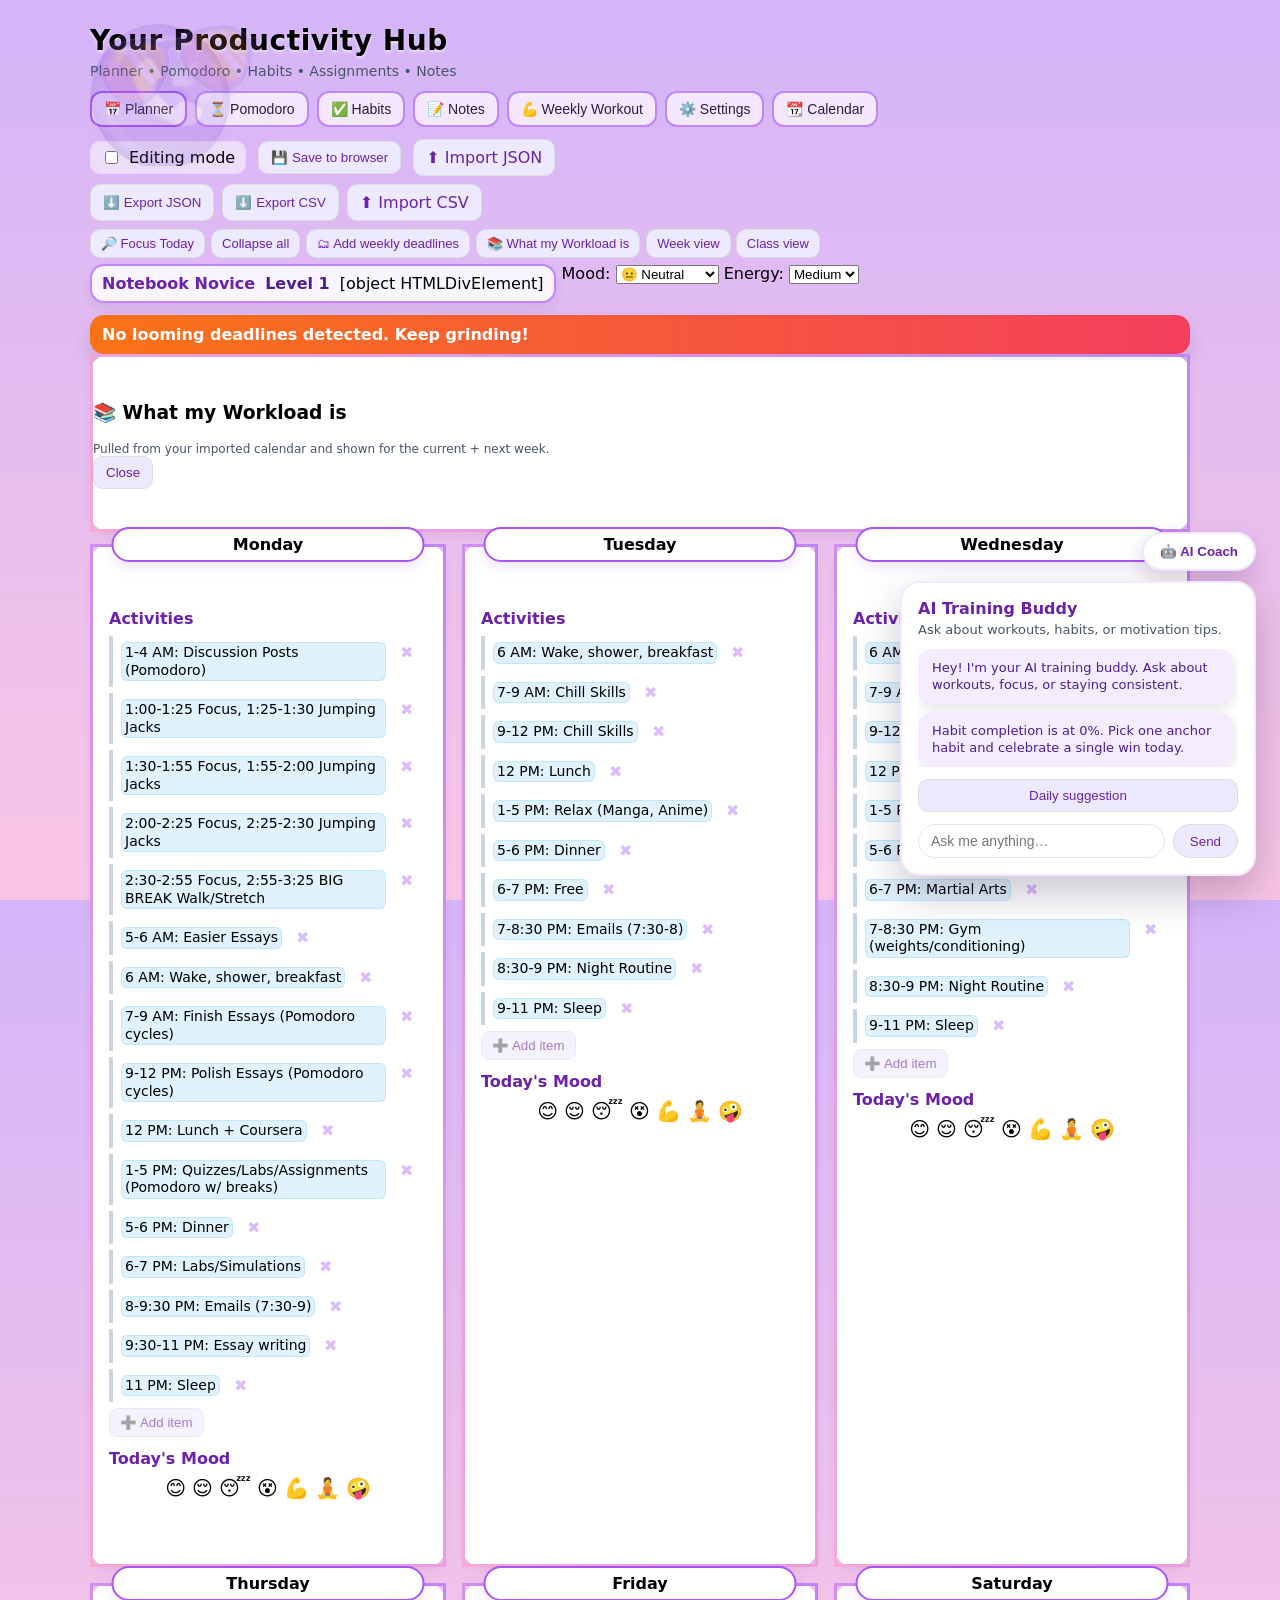
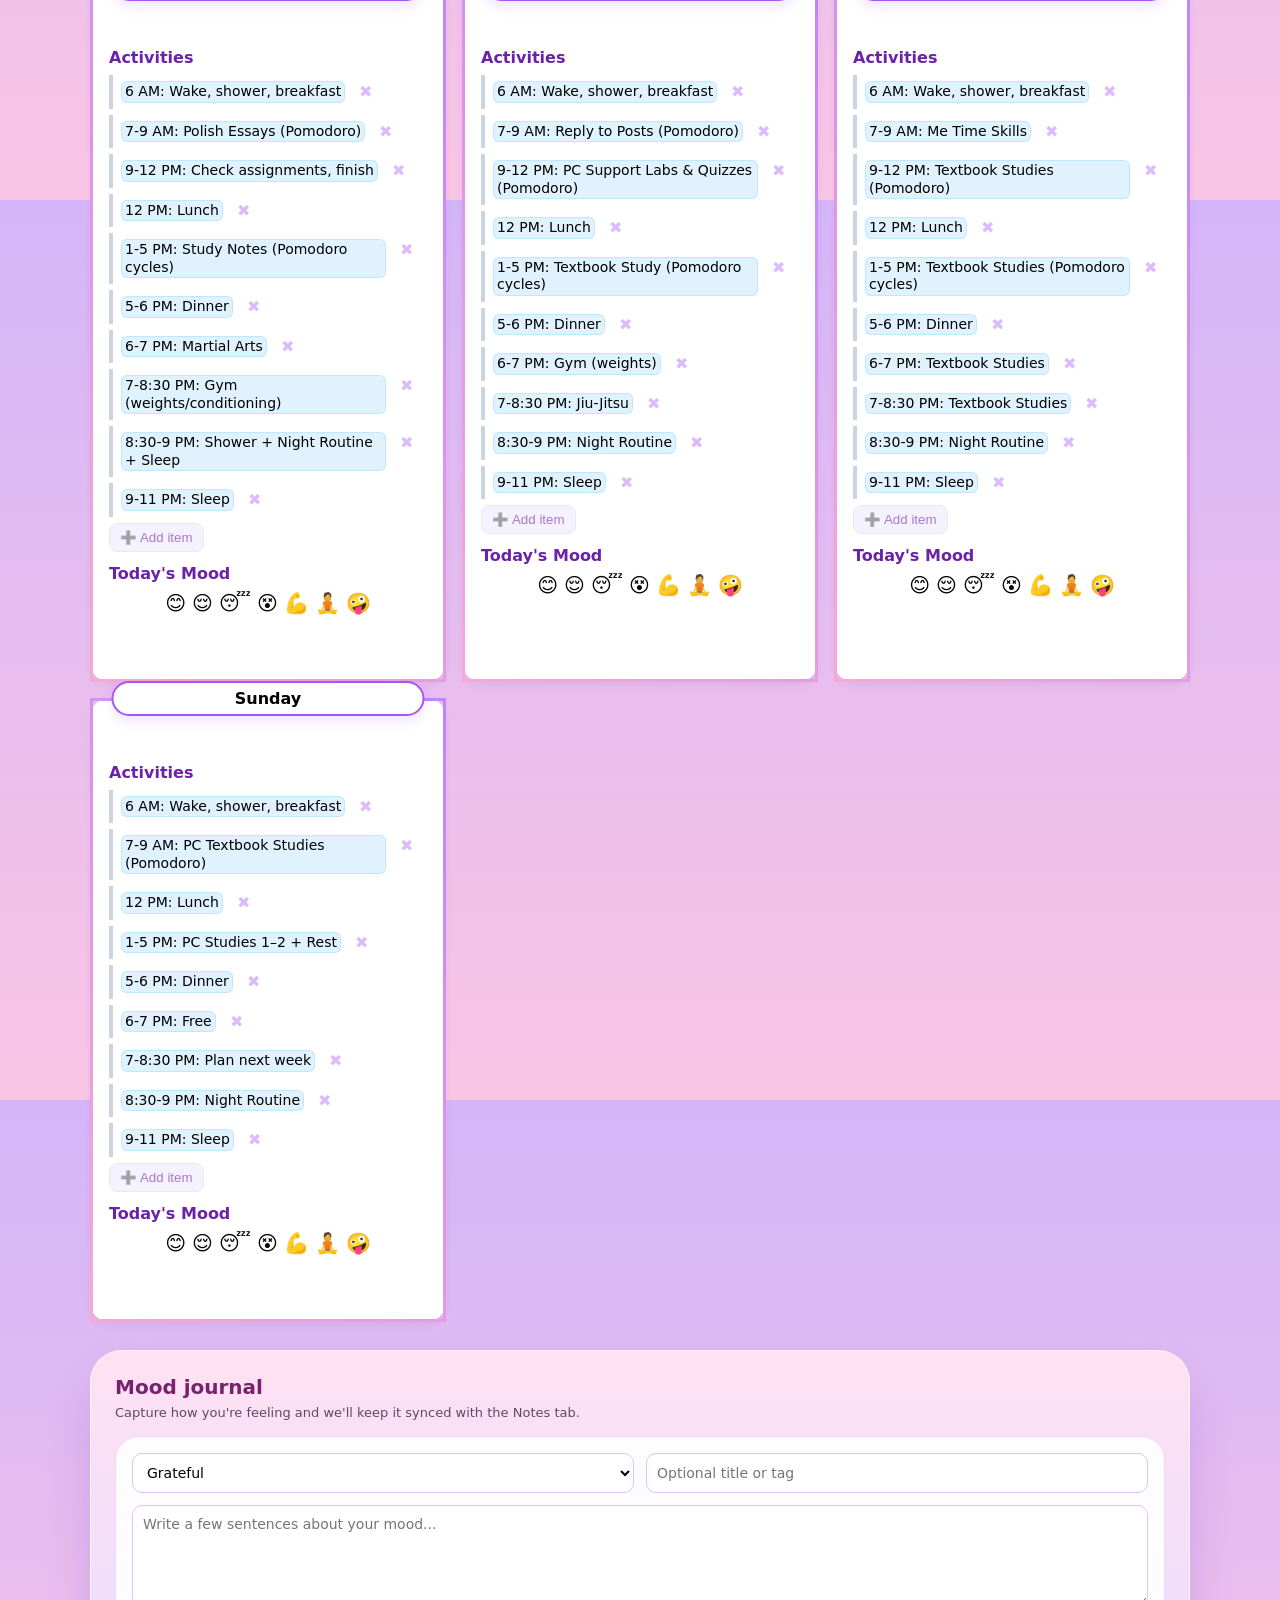
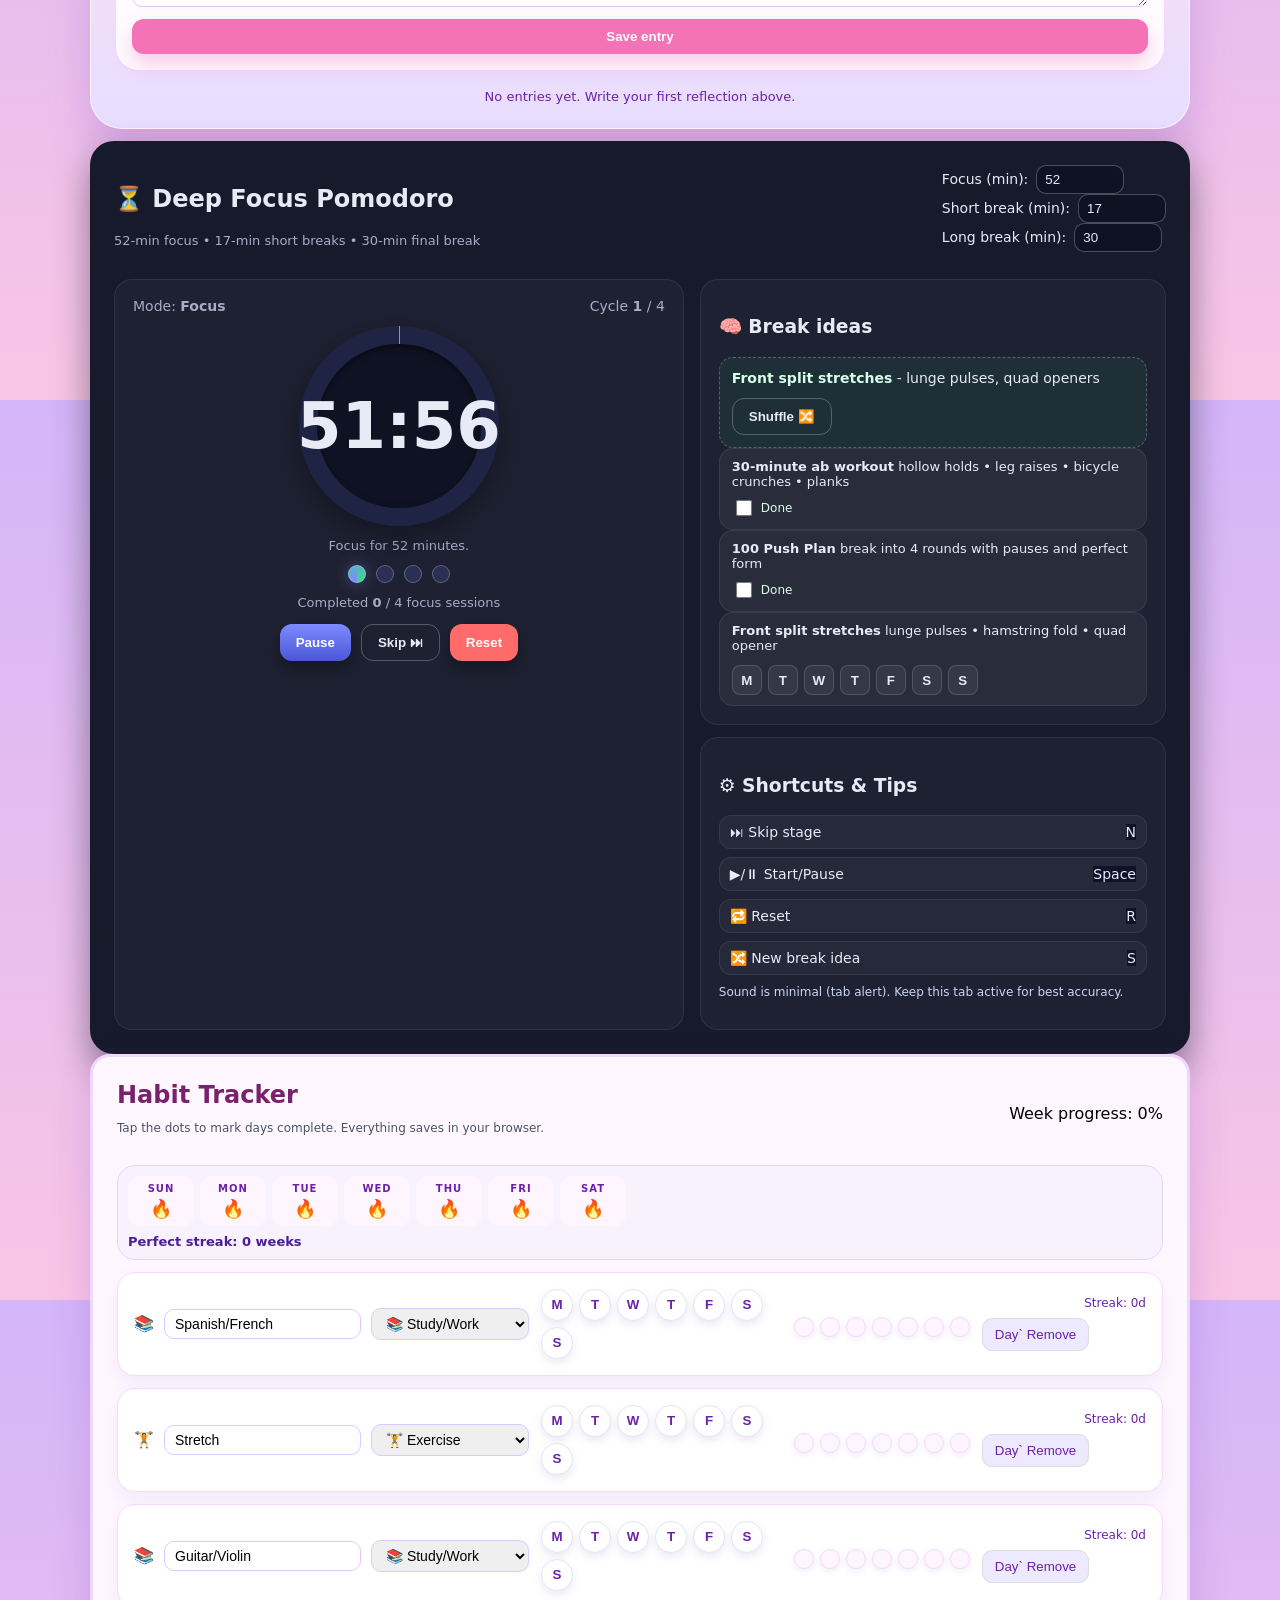
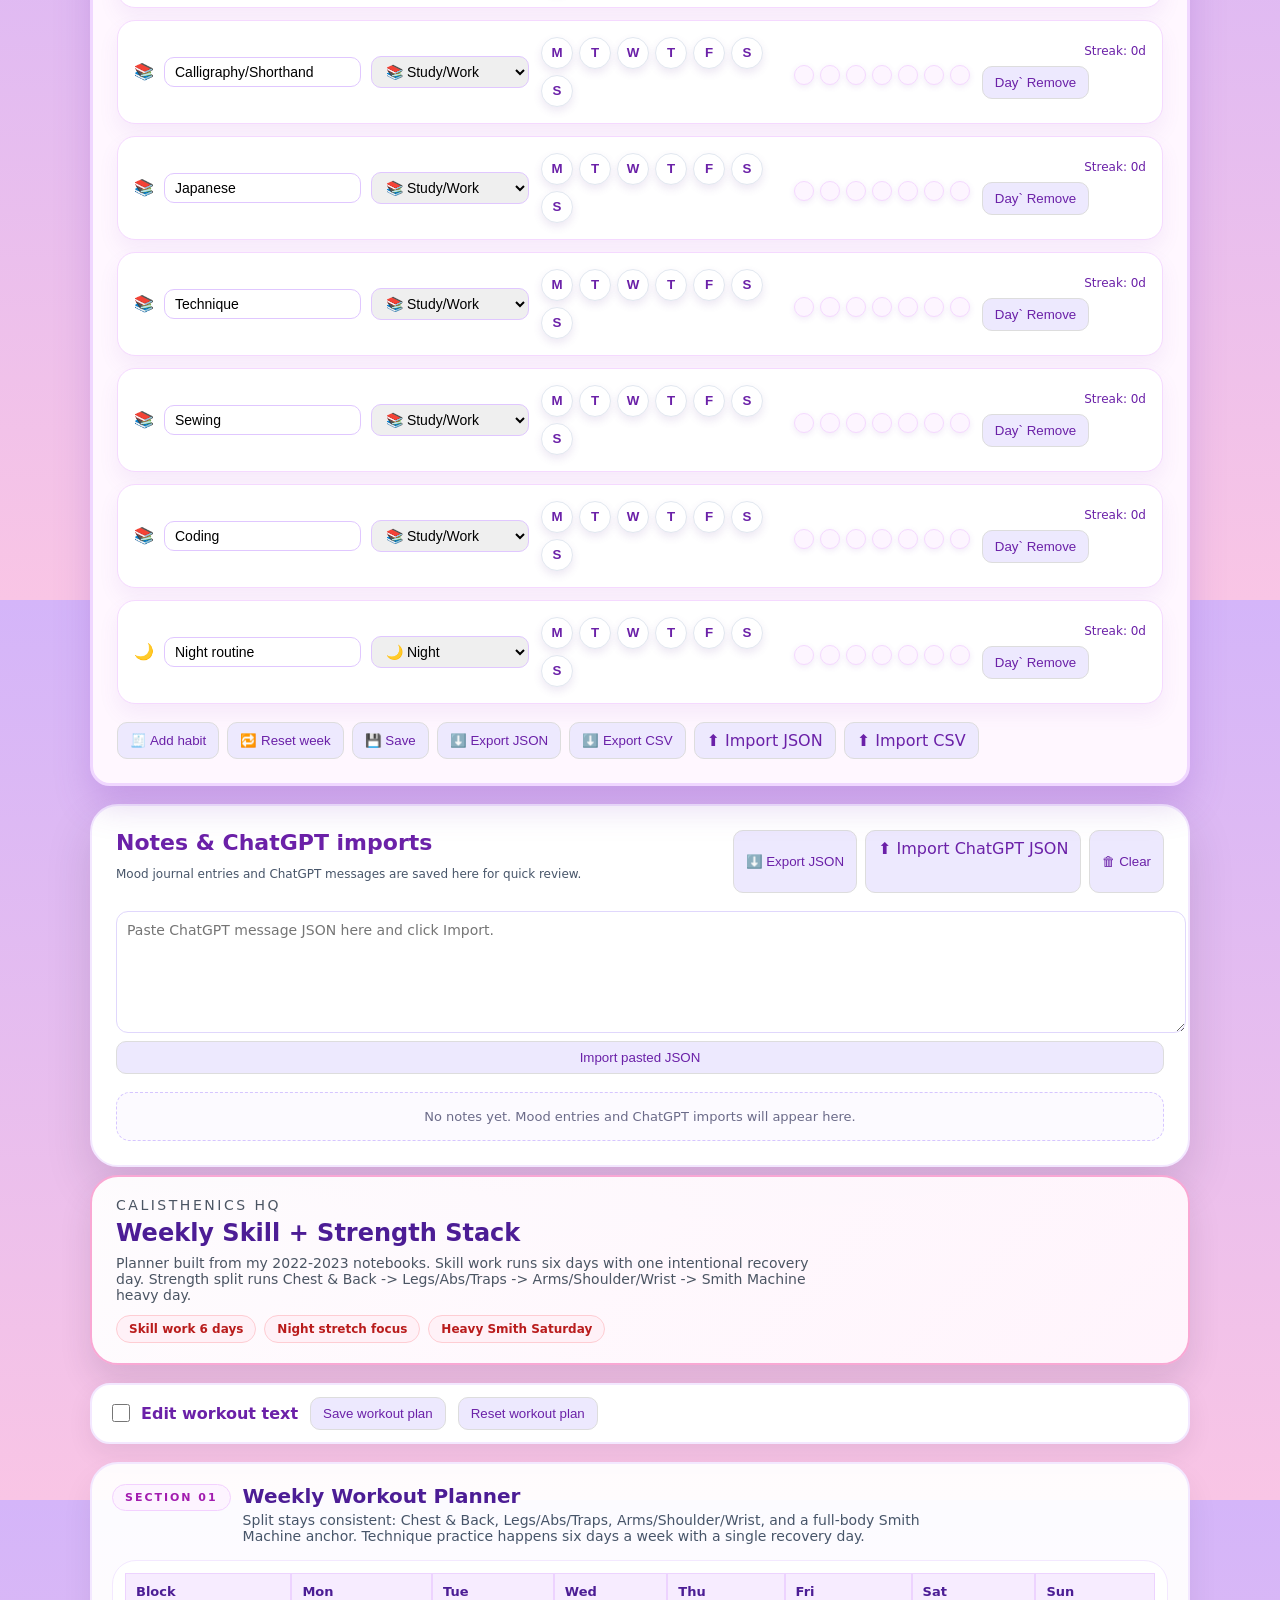
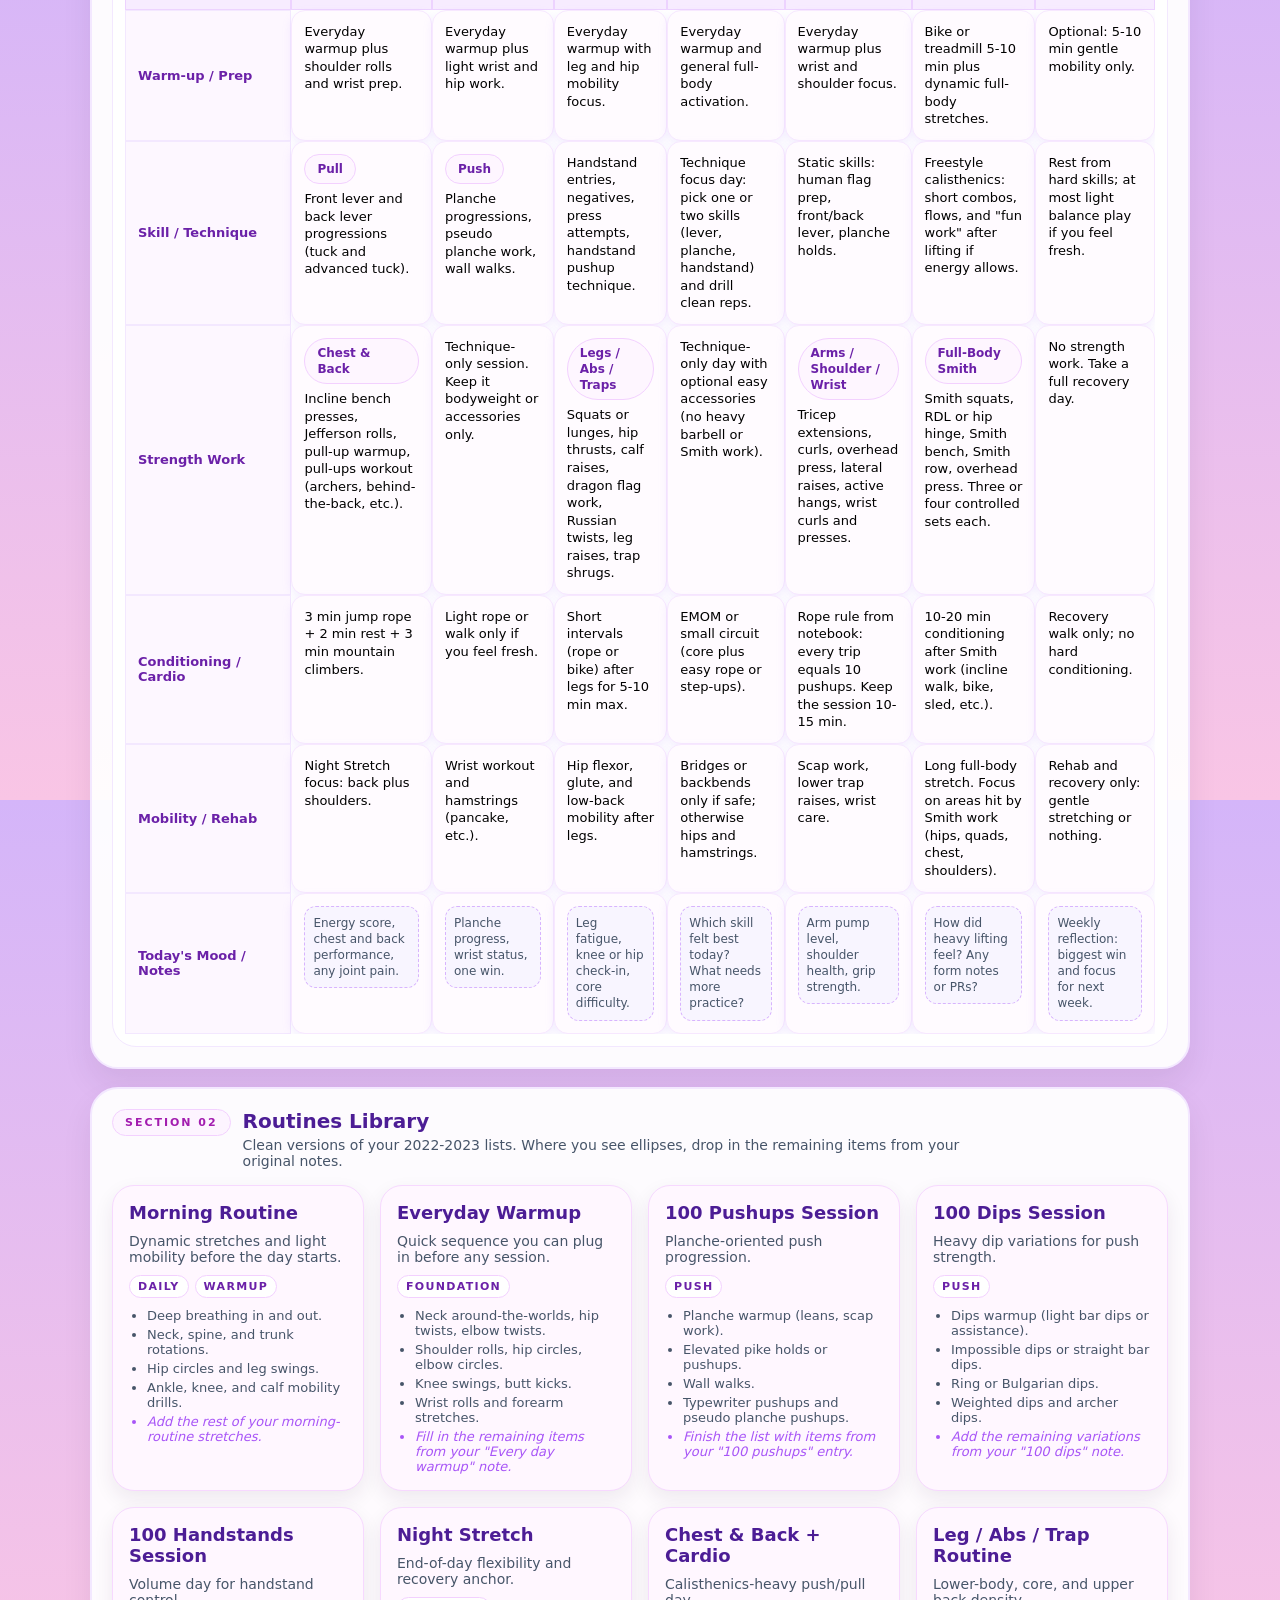
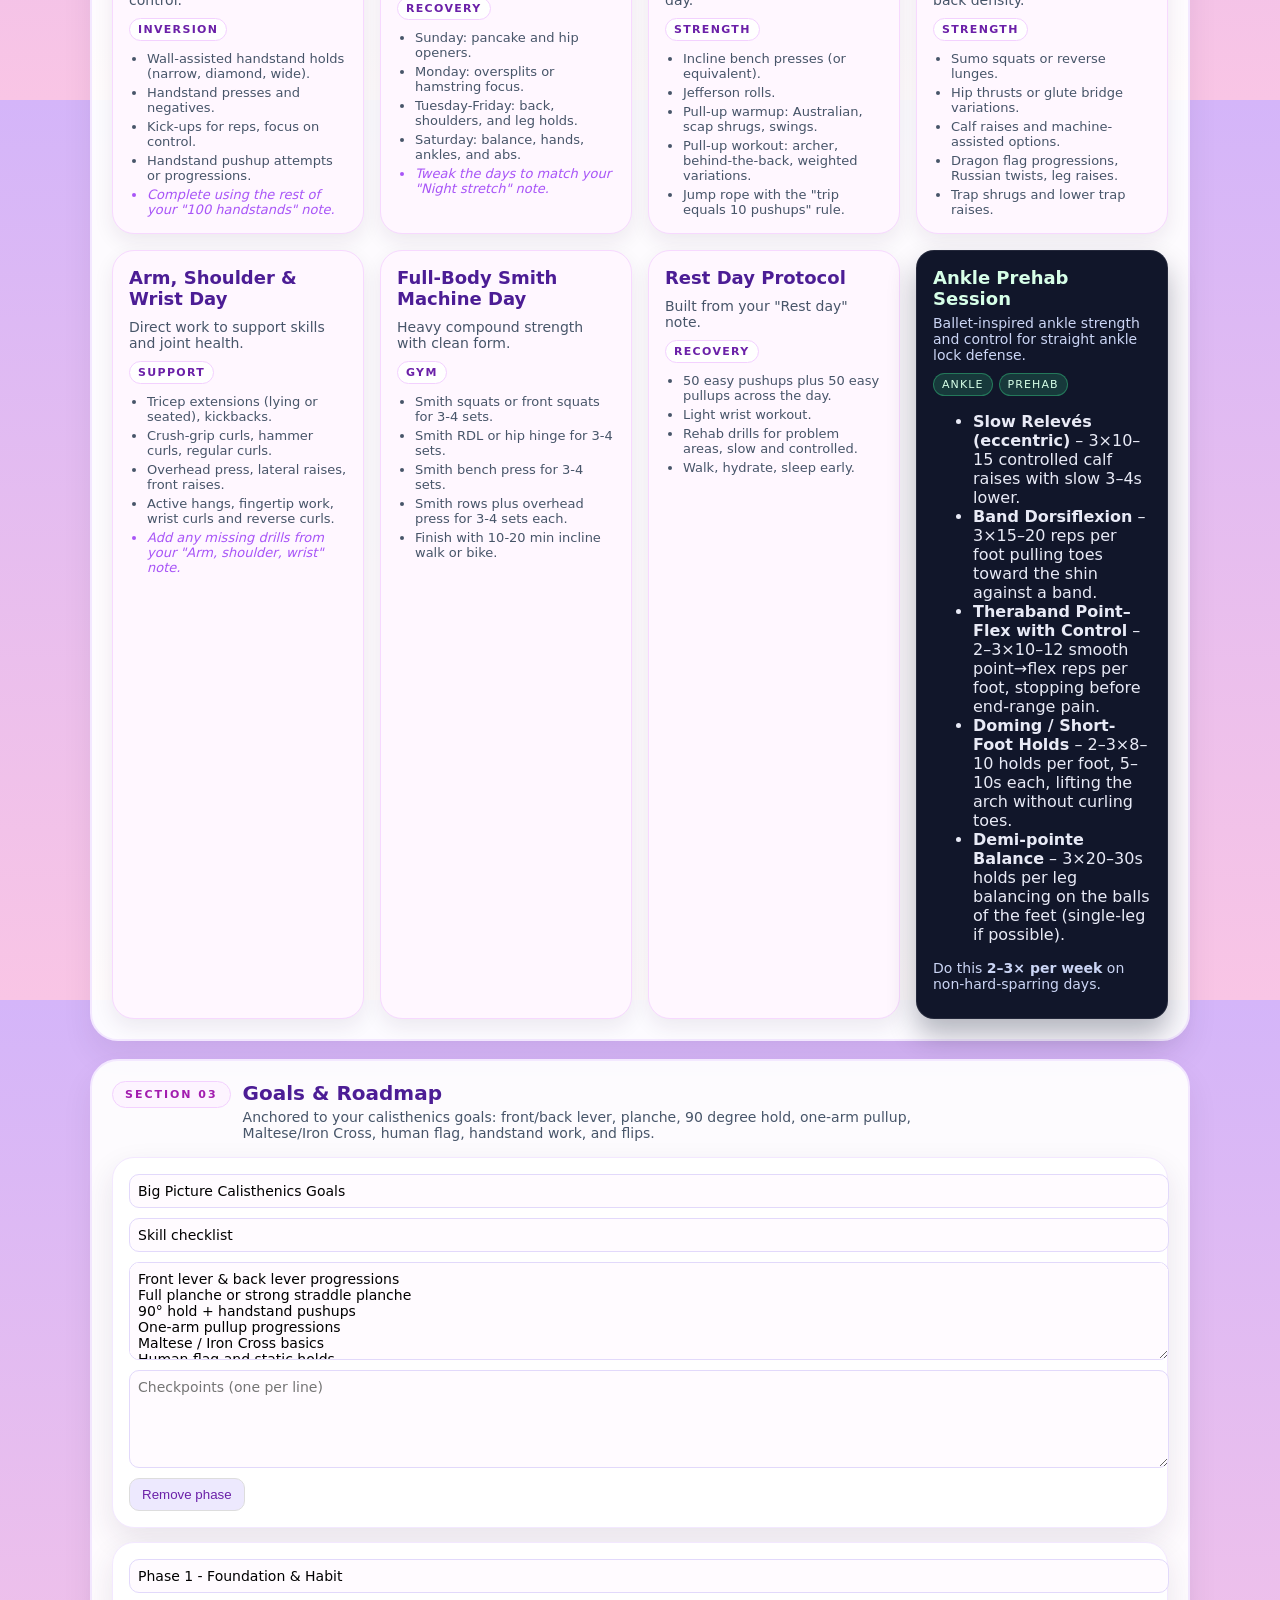
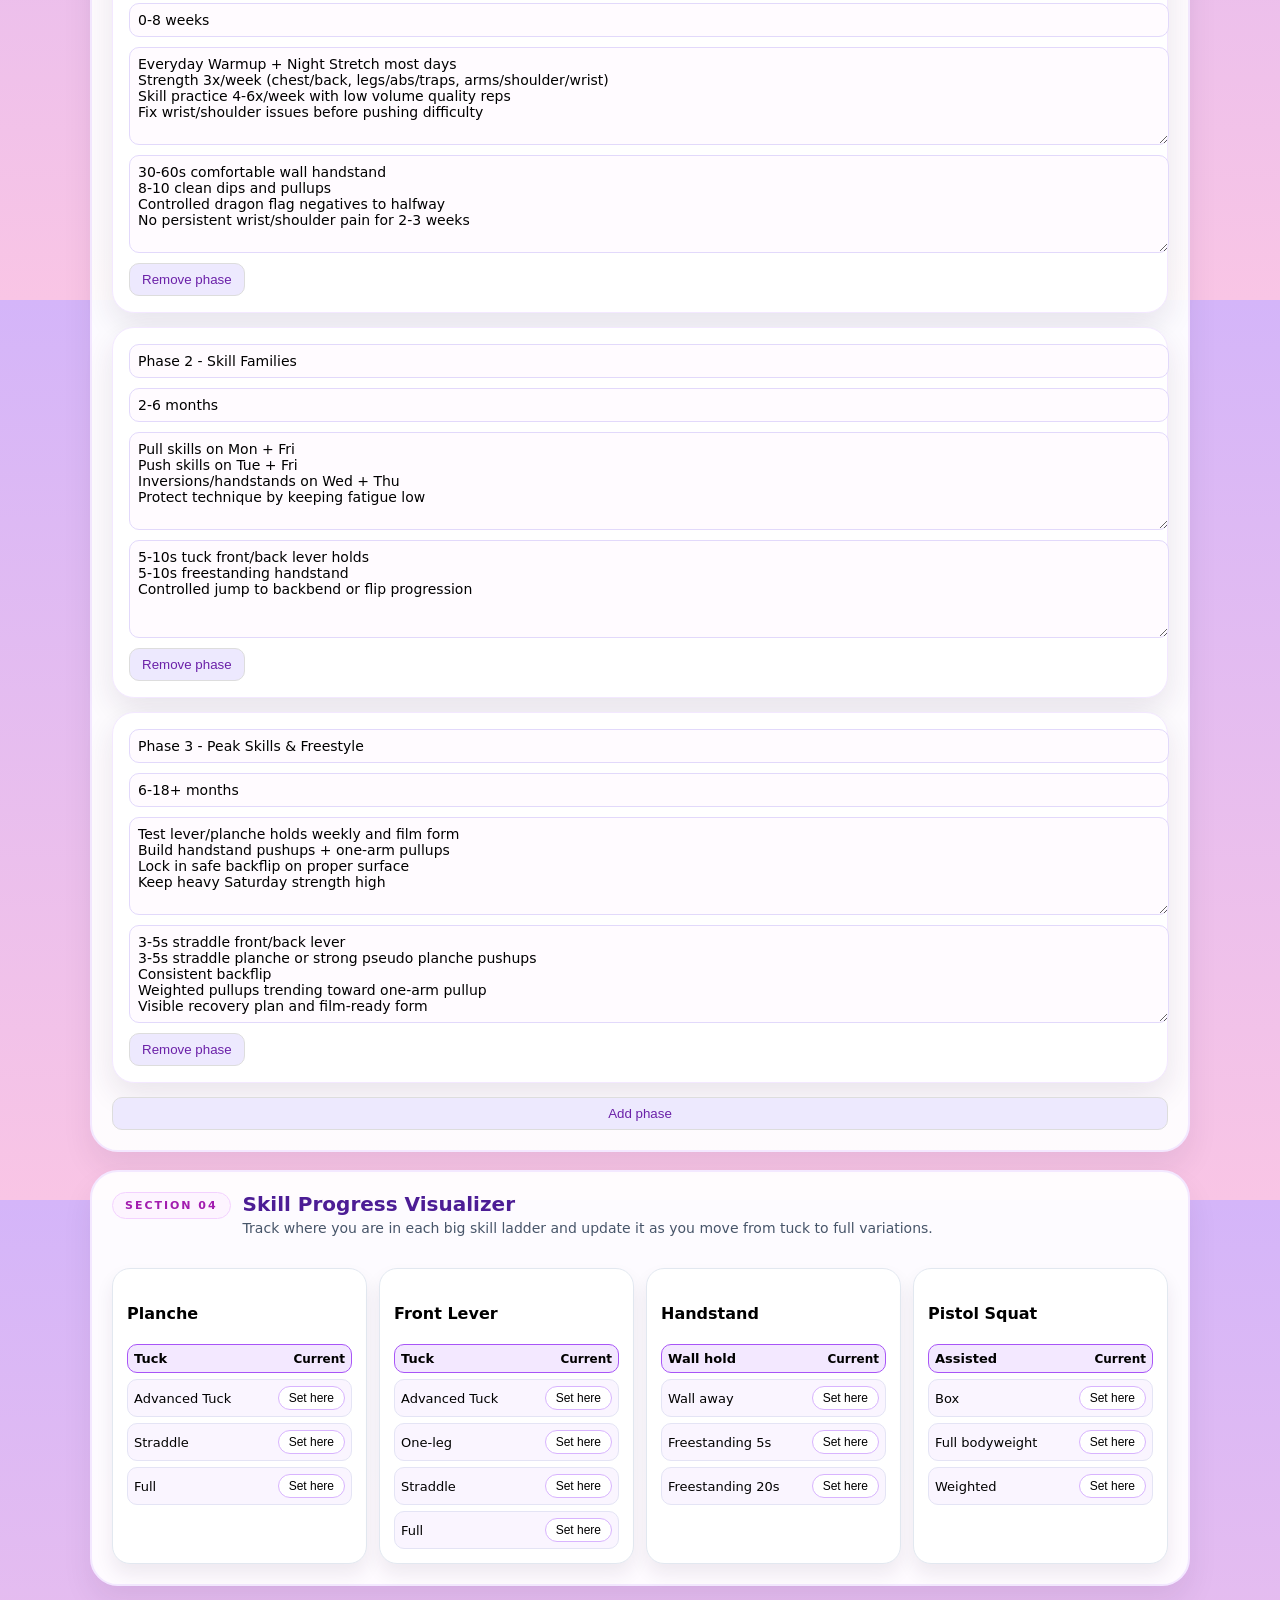
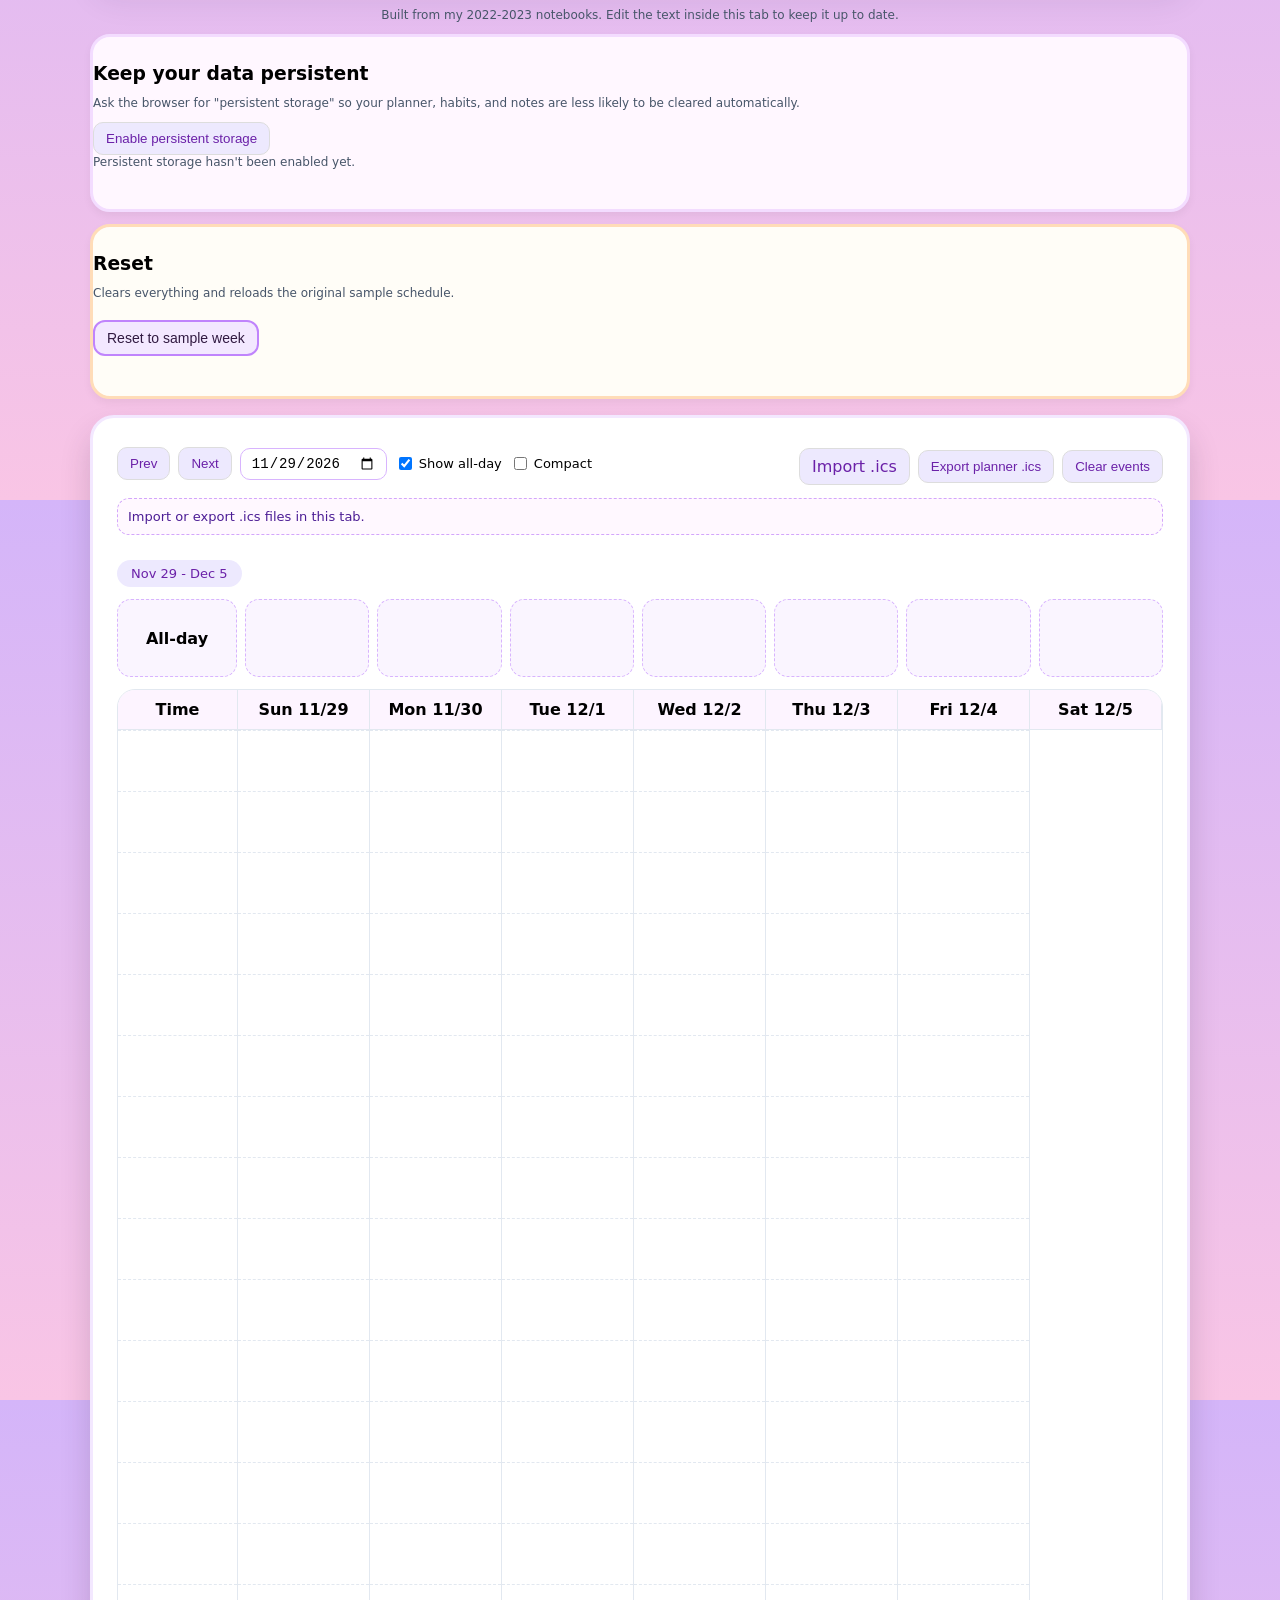
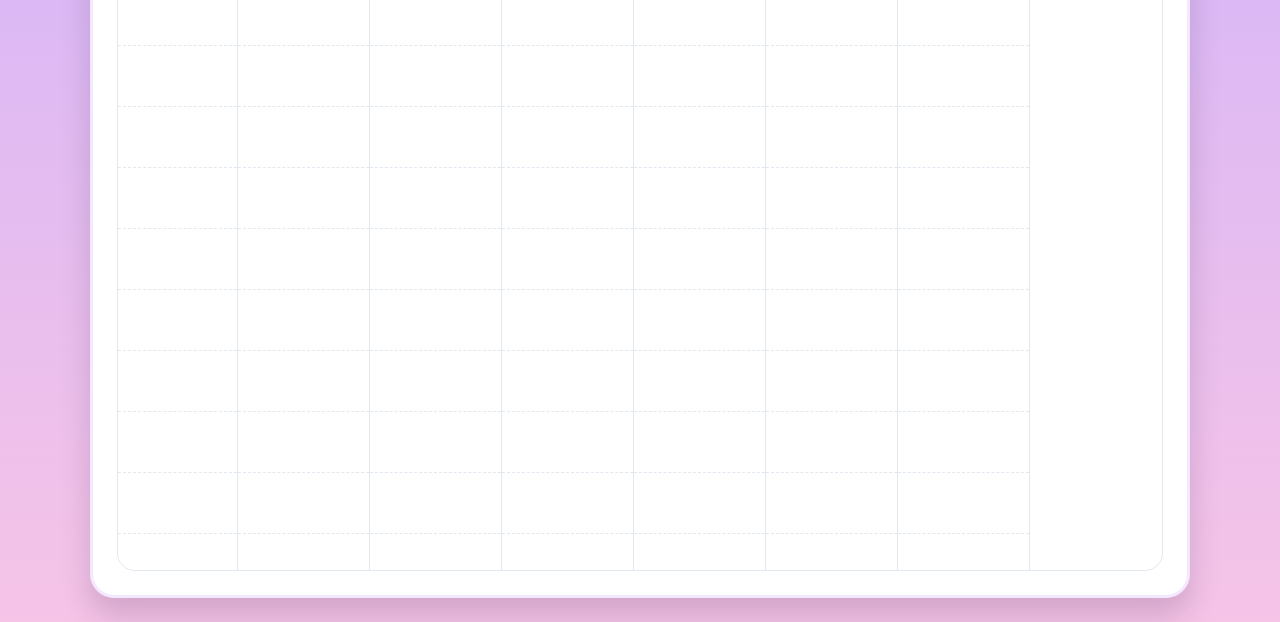
==== commit 467050de: "Update index.html" ====
--- a/index.html
+++ b/index.html
@@ -4,8 +4,8 @@
 <meta charset="UTF-8">
 <meta name="viewport" content="width=device-width, initial-scale=1">
 <link rel="icon" type="image/svg+xml" href="planner-icon.svg">
-<title>Planner — Failsafe v3 (Save + Edit Mode + Custom Images)</title>
-<link rel="stylesheet" href="index.css">
+<title>Planner (Save + Edit Mode + Custom Images)</title>
+<link rel="stylesheet" href="./index.css">
 
 </head>
 <body>
@@ -623,3 +623,4 @@
 
 
 
+
--- a/index.css
+++ b/index.css
@@ -3,8 +3,13 @@
     --blue:#3b82f6; --green:#22c55e; --red:#ef4444; --amber:#f59e0b; --violet:#8b5cf6; --slate:#cbd5e1;
   }
   html,body{height:100%}
-  body{ margin:0; font-family: system-ui,-apple-system,Segoe UI,Roboto,Helvetica,Arial,sans-serif;
-    color:var(--ink); background: linear-gradient(180deg,var(--bg1),var(--bg2)); }
+ body {
+  margin: 0;
+  font-family: "system-ui", "-apple-system", "BlinkMacSystemFont",
+               "Segoe UI", "Noto Sans", "Helvetica Neue",
+               "Arial", "sans-serif";
+
+  .color:var(--ink); background: linear-gradient(180deg,var(--bg1),var(--bg2)); }
   .wrap{max-width:1100px;margin:0 auto;padding:24px}
   header h1{margin:0;font-size:28px;letter-spacing:.02em;text-shadow:0 2px 3px rgba(255,255,255,.6)}
   header p{margin:6px 0 0;color:#475569;font-size:14px}
@@ -62,11 +67,48 @@
 
 
   
-  .decor{position:fixed;z-index:3;pointer-events:none;animation:float 6s ease-in-out infinite;opacity:.95;filter: drop-shadow(0 2px 4px rgba(0,0,0,.15));}
-  #g{top:.5rem;left:1rem;width:120px;height:auto}
-  #p{top:.5rem;right:1rem;width:88px;height:auto;transform:rotate(-6deg)}
+  /* MAIN CONTENT ABOVE DECOR */
+.wrap{
+  max-width:1100px;
+  margin:0 auto;
+  padding:24px;
+  position: relative;
+  z-index: 1;        /* keeps content above the watermark */
+}
+
+/* WATERMARK DECOR */
+.decor{
+  position: fixed;
+  top: 1.5rem;
+  z-index: 0;        /* behind header/buttons */
+  pointer-events: none;
+  opacity: 0.15;     /* faint watermark feel */
+  animation: float 8s ease-in-out infinite;
+  filter: drop-shadow(0 2px 4px rgba(0,0,0,.15));
+}
+
+/* LEFT: GLASSES */
+#PGlasses{
+  left: 1rem;
+  width: 120px;
+  height: auto;
+}
+
+/* RIGHT: PHONE */
+#Phone{
+  right: 1rem;
+  width: 88px;
+  height: auto;
+  transform: rotate(-6deg);
+}
+
+/* HIDE DECOR ON MOBILE */
+@media (max-width: 700px){
+  .decor{
+    display: none;
+  }
+}
   @keyframes float{0%{transform:translateY(0)}50%{transform:translateY(-10px)}100%{transform:translateY(0)}}
-  .hidden{display:none!important}
   .note{font-size:12px;color:#475569}
   .toast{position:fixed;top:12px;left:50%;transform:translateX(-50%);background:#10b981;color:white;padding:10px 14px;border-radius:10px;box-shadow:0 6px 18px rgba(0,0,0,.15);z-index:50;opacity:0;transition:opacity .2s ease}
   .toast.show{opacity:1}
@@ -323,3 +365,6 @@
     .workout-controls{flex-direction:column;align-items:flex-start;}
   }
 
+
+
+
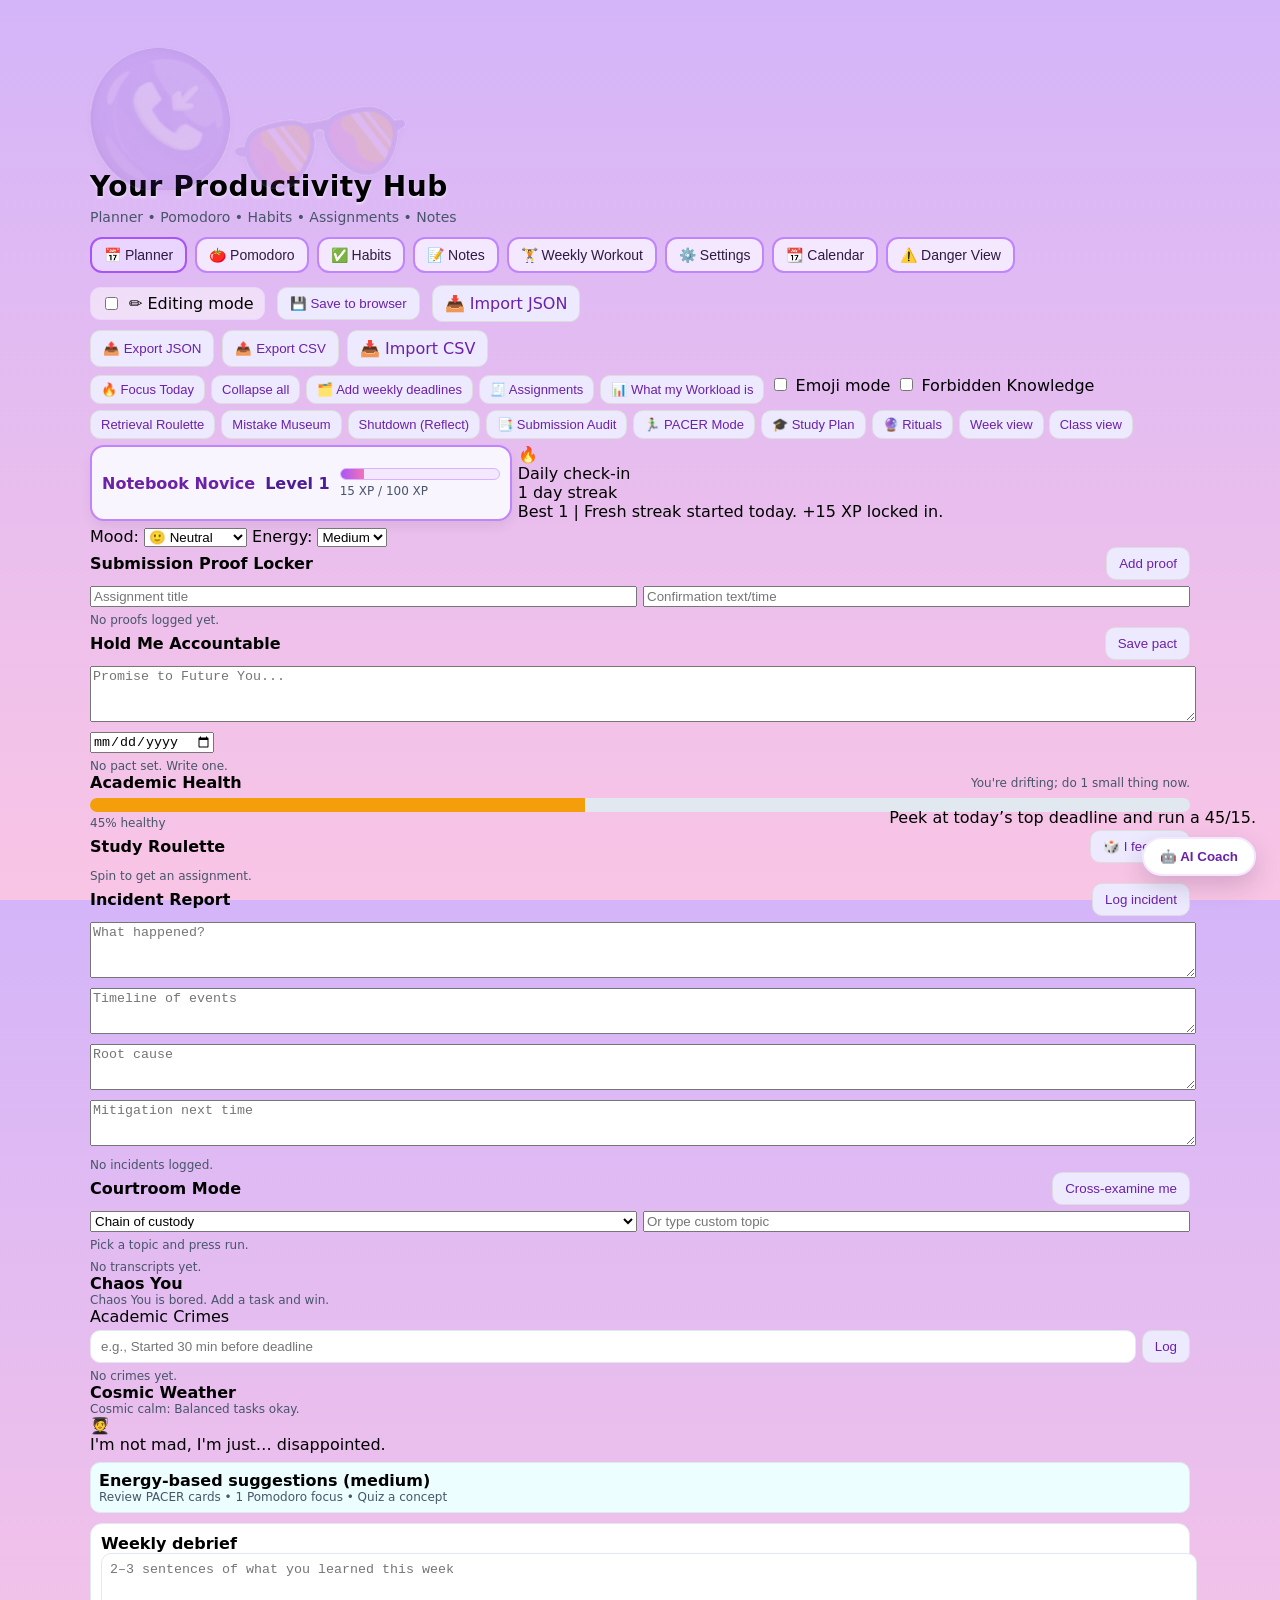
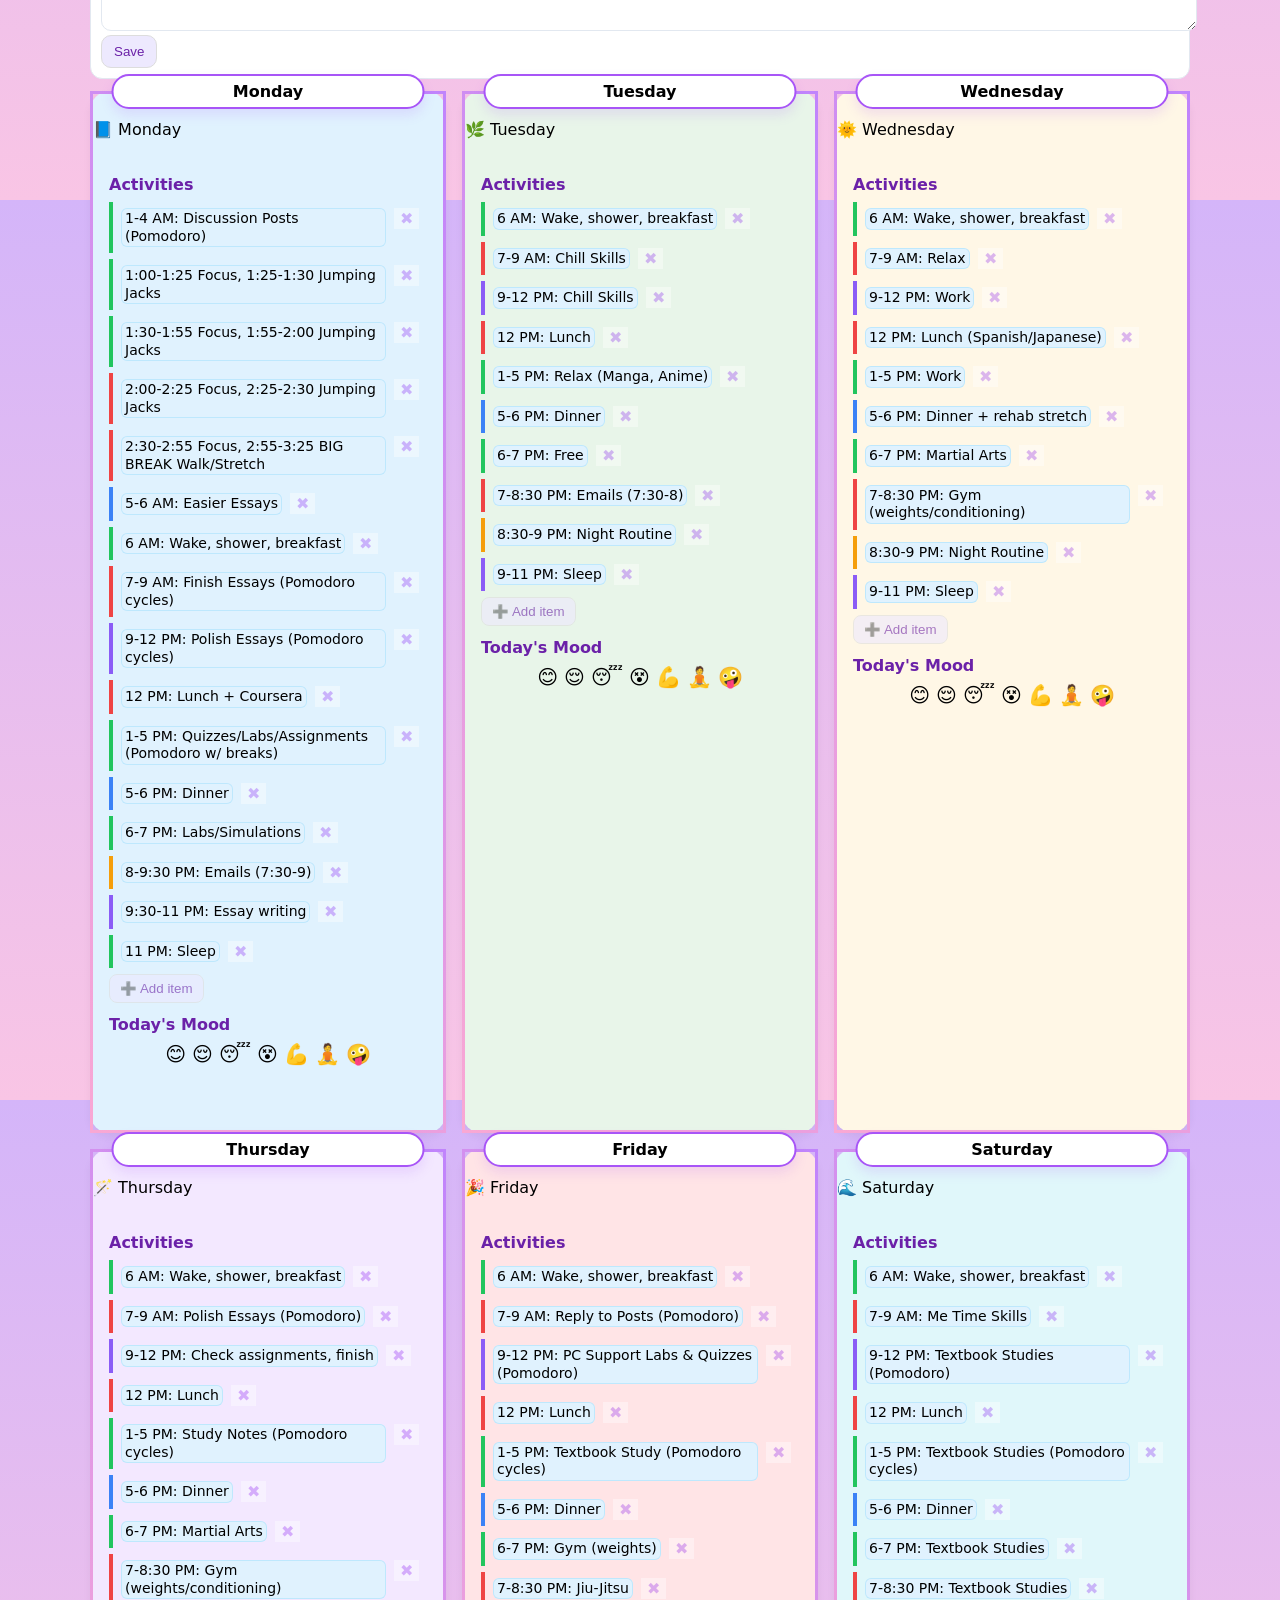
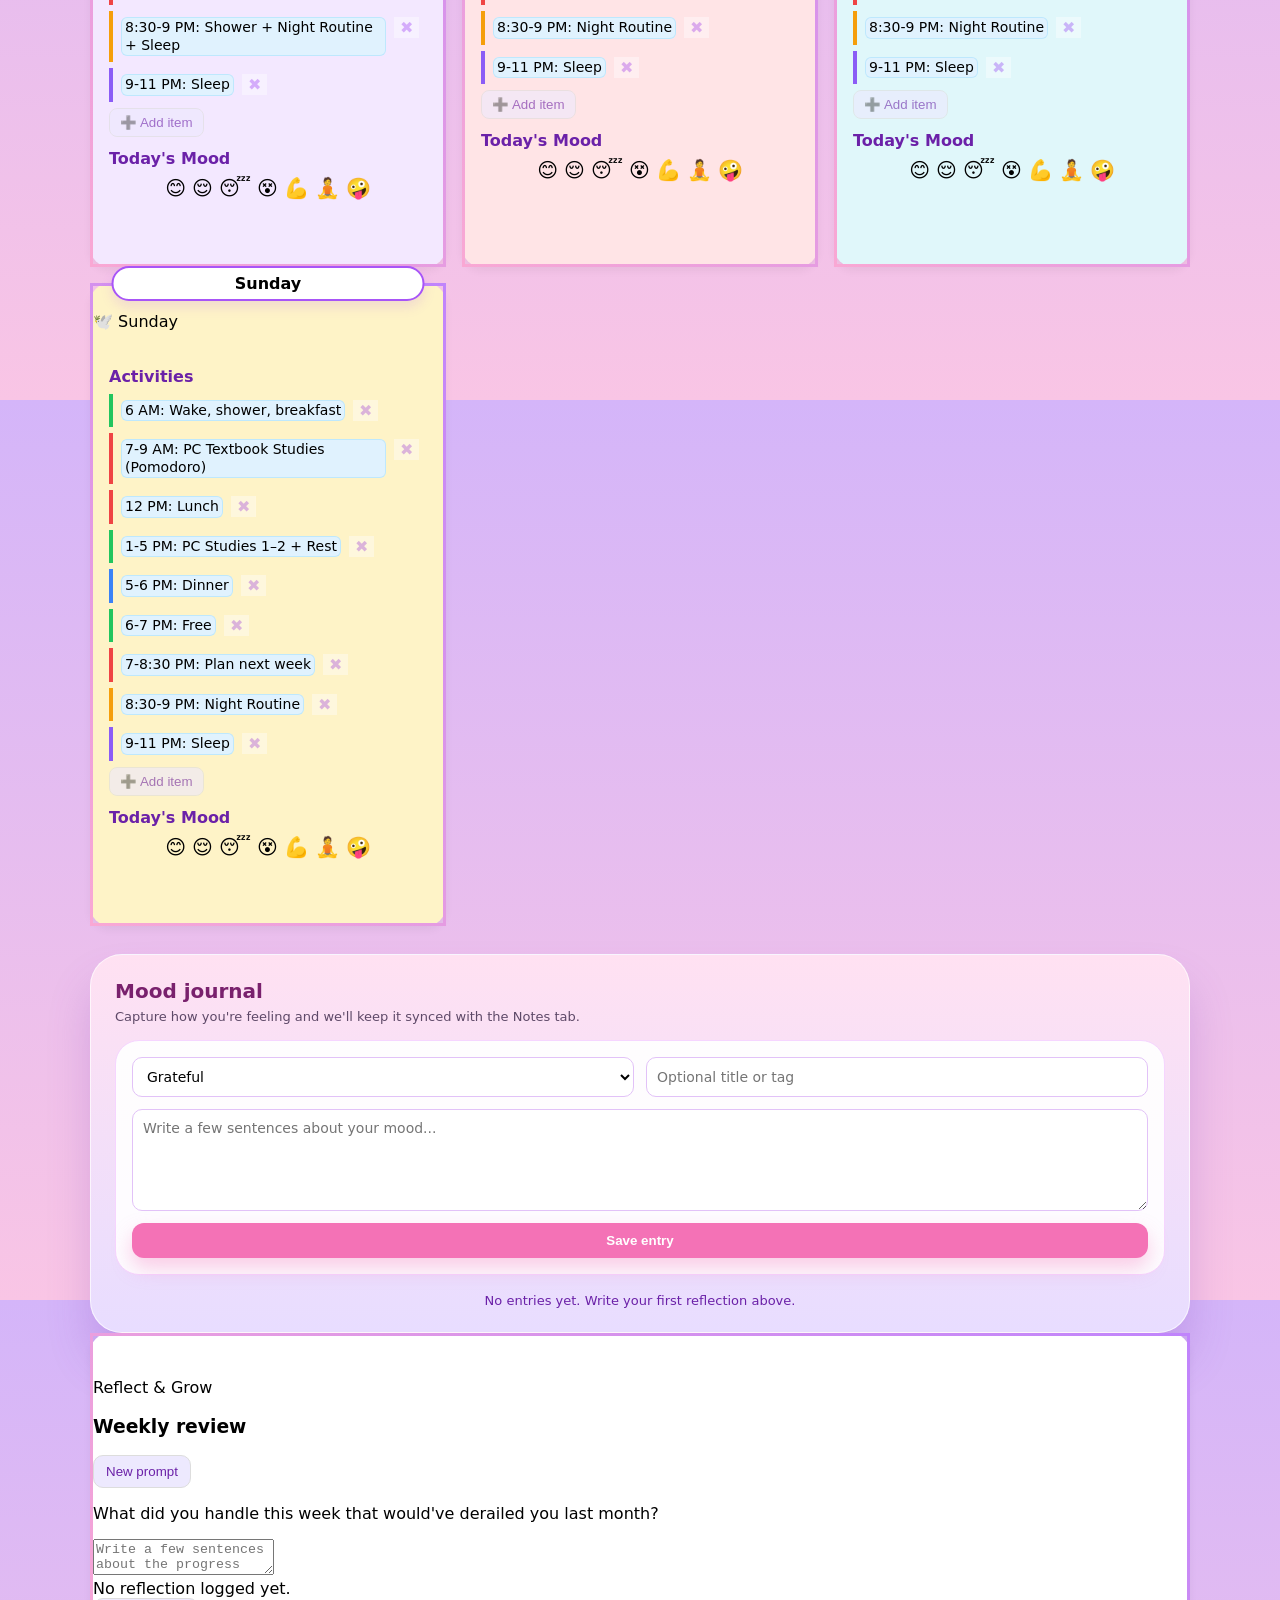
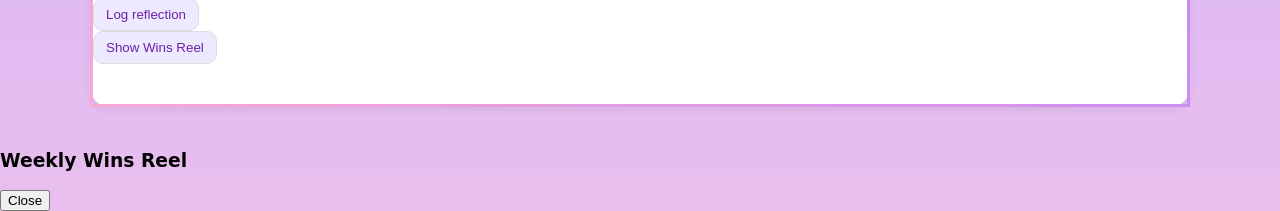
==== commit 7f9ce153: "Add files via upload" ====
--- a/index.html
+++ b/index.html
@@ -1,17 +1,17 @@
- <!doctype html>
+<!doctype html>
 <html lang="en">
 <head>
 <meta charset="UTF-8">
 <meta name="viewport" content="width=device-width, initial-scale=1">
 <link rel="icon" type="image/svg+xml" href="planner-icon.svg">
-<title>Planner (Save + Edit Mode + Custom Images)</title>
-<link rel="stylesheet" href="./index.css">
+<title>Planner — Failsafe v3 (Save + Edit Mode + Custom Images)</title>
+<link rel="stylesheet" href="index.css">
 
 </head>
-<body>
+<body class="dark-contrast">
 <div class="wrap">
-<img id="Phone.png" class="decor" src="Phone.png" alt="Decorative phone icon"/> 
-<img id="PGlasses.png" class="decor" src="PGlasses.png" alt="Decorative sunglasses"/> 
+<img id="phone-icon" class="decor" src="phone.png" alt="Decorative phone icon"/> 
+<img id="pglasses-icon" class="decor" src="pglasses.png" alt="Decorative sunglasses"/> 
 
 
 
@@ -19,47 +19,70 @@
   <header>
     <h1>Your Productivity Hub</h1>
     <p>Planner • Pomodoro • Habits • Assignments • Notes</p>
-    <nav role="tablist" aria-label="Planner navigation">
-      <button class="tab" id="tab-planner" role="tab" aria-selected="true" aria-controls="panel-planner">📅 Planner</button>
-      <button class="tab" id="tab-pomodoro" role="tab" aria-selected="false" aria-controls="panel-pomodoro">⏳ Pomodoro</button>
-      <button class="tab" id="tab-habits" role="tab" aria-selected="false" aria-controls="panel-habits">✅ Habits</button>
-      <button class="tab" id="tab-notes" role="tab" aria-selected="false" aria-controls="panel-notes">📝 Notes</button>
-      <button class="tab" id="tab-workout" role="tab" aria-selected="false" aria-controls="panel-workout">💪 Weekly Workout</button>
-      <button class="tab" id="tab-settings" role="tab" aria-selected="false" aria-controls="panel-settings">⚙️ Settings</button>
-      <button class="tab" id="tab-calendar" role="tab" aria-selected="false" aria-controls="panel-calendar">📆 Calendar</button>
+                    <nav role="tablist" aria-label="Planner navigation">
+      <button class="tab" id="tab-planner" role="tab" aria-selected="true" aria-controls="panel-planner">&#x1F4C5; Planner</button>
+      <button class="tab" id="tab-pomodoro" role="tab" aria-selected="false" aria-controls="panel-pomodoro">&#x1F345; Pomodoro</button>
+      <button class="tab" id="tab-habits" role="tab" aria-selected="false" aria-controls="panel-habits">&#x2705; Habits</button>
+      <button class="tab" id="tab-notes" role="tab" aria-selected="false" aria-controls="panel-notes">&#x1F4DD; Notes</button>
+      <button class="tab" id="tab-workout" role="tab" aria-selected="false" aria-controls="panel-workout">&#x1F3CB;&#xFE0F; Weekly Workout</button>
+      <button class="tab" id="tab-settings" role="tab" aria-selected="false" aria-controls="panel-settings">&#x2699;&#xFE0F; Settings</button>
+      <button class="tab" id="tab-calendar" role="tab" aria-selected="false" aria-controls="panel-calendar">&#x1F4C6; Calendar</button>
+      <button class="tab" id="tab-danger" role="tab" aria-selected="false" aria-controls="panel-danger">&#x26A0;&#xFE0F; Danger View</button>
     </nav>
     <div class="controls">
       <label class="toggle">
         <input type="checkbox" id="chk-edit">
-        <span>Editing mode</span>
+        <span>&#x270F;&#xFE0F; Editing mode</span>
       </label>
-      <button class="btn" id="btn-save">💾 Save to browser</button>
-      <label class="btn file-label" for="planner-import-file">⬆️ Import JSON</label>
+      <button class="btn" id="btn-save">&#x1F4BE; Save to browser</button>
+      <label class="btn file-label" for="planner-import-file">&#x1F4E5; Import JSON</label>
       <input type="file" id="planner-import-file" accept="application/json" class="file-input-hidden">
       <span id="storage-note" class="note"></span>
     </div>
     <div class="planner-exports">
-      <button class="btn" id="planner-export-json">⬇️ Export JSON</button>
-      <button class="btn" id="planner-export-csv">⬇️ Export CSV</button>
-      <label class="btn file-label" for="planner-import-csv">⬆️ Import CSV</label>
+      <button class="btn" id="planner-export-json">&#x1F4E4; Export JSON</button>
+      <button class="btn" id="planner-export-csv">&#x1F4E4; Export CSV</button>
+      <label class="btn file-label" for="planner-import-csv">&#x1F4E5; Import CSV</label>
       <input type="file" id="planner-import-csv" accept=".csv" class="file-input-hidden">
     </div>
-    <div class="view-controls">
-      <button class="btn" id="focus-today">🔎 Focus Today</button>
-      <button class="btn" id="toggle-days" aria-pressed="false">📉 Collapse all</button>
-      <button class="btn" id="btn-assignments">🗂 Add weekly deadlines</button>
-      <button class="btn" id="btn-workload">📚 What my Workload is</button>
+        <div class="view-controls">
+      <button class="btn" id="focus-today">&#x1F525; Focus Today</button>
+      <button class="btn" id="toggle-days" aria-pressed="false">&#x2195;&#xFE0F; Collapse all</button>
+      <button class="btn" id="btn-assignments">&#x1F5C2;&#xFE0F; Add weekly deadlines</button>
+      <button class="btn" id="btn-assignments-modal" type="button">&#x1F9FE; Assignments</button>
+      <button class="btn" id="btn-workload">&#x1F4CA; What my Workload is</button>
+      <label class="emoji-toggle">
+        <input type="checkbox" id="emoji-mode-toggle"> Emoji mode
+      </label>
+      <label class="emoji-toggle">
+        <input type="checkbox" id="forbidden-toggle"> Forbidden Knowledge
+      </label>
+      <button class="btn" id="btn-roulette" type="button">Retrieval Roulette</button>
+      <button class="btn" id="btn-mistakes" type="button">Mistake Museum</button>
+      <button class="btn" id="btn-shutdown" type="button">Shutdown (Reflect)</button>
+      <button class="btn" id="btn-audit" type="button">&#x1F4D1; Submission Audit</button>
+      <button class="btn" id="btn-pacer-mode" type="button">&#x1F3C3;&#x200D;&#x2642;&#xFE0F; PACER Mode</button>
+      <button class="btn" id="btn-study-plan" type="button">&#x1F393; Study Plan</button>
+      <button class="btn" id="btn-rituals" type="button">&#x1F52E; Rituals</button>
       <div class="view-toggle">
         <button class="btn tab" id="planner-week-view" aria-pressed="true">Week view</button>
         <button class="btn tab" id="planner-class-view" aria-pressed="false">Class view</button>
       </div>
       <div id="rpg-hud" class="rpg-hud"></div>
+      <div id="daily-streak" class="daily-streak-chip" aria-live="polite">
+        <div class="daily-streak-icon">&#x1F525;</div>
+        <div class="daily-streak-body">
+          <div class="daily-streak-label">Daily check-in</div>
+          <div class="daily-streak-count"><span id="daily-streak-count">0</span> day streak</div>
+          <div class="daily-streak-meta">Best <span id="daily-streak-best">0</span> | <span id="daily-streak-note">Back tomorrow for +15 XP.</span></div>
+        </div>
+      </div>
       <div class="mood-energy">
         <label> Mood:
           <select id="mood-select" aria-label="Select mood">
-            <option value="neutral">😐 Neutral</option>
-            <option value="tired">😵‍💫 Tired</option>
-            <option value="energized">🔥 Energized</option>
+            <option value="neutral">&#x1F642; Neutral</option>
+            <option value="tired">&#x1F634; Tired</option>
+            <option value="energized">&#x26A1; Energized</option>
           </select>
         </label>
         <label> Energy:
@@ -71,10 +94,36 @@
         </label>
       </div>
     </div>
-    <div id="danger-zone" class="danger-zone"></div>
+    <div id="story-mode-card" class="story-mode-card card" aria-live="polite">
+      <div class="story-mode-head">
+        <div>
+          <p class="story-chip">Story Mode</p>
+          <h3>Cyber-Forensics Narrative</h3>
+        </div>
+        <div id="story-mode-stage" class="story-mode-stage">Boot Camp Operative</div>
+      </div>
+      <p id="story-mode-text">HQ is syncing your intel. Import your .ics feed to unlock the next briefing.</p>
+      <ul id="story-mode-list" class="story-mode-list"></ul>
+      <div id="story-mode-footer" class="story-mode-footer"></div>
+    </div>
+    <div id="reflection-card" class="reflection-card card">
+      <div class="reflection-head">
+        <div>
+          <p class="story-chip">Reflect & Grow</p>
+          <h3>Weekly review</h3>
+        </div>
+        <button class="btn ghost" type="button" id="reflection-new">New prompt</button>
+      </div>
+      <p id="reflection-prompt" class="reflection-prompt">This week, what felt easier than it did last week?</p>
+      <textarea id="reflection-input" placeholder="Write a few sentences about the progress you felt, not just the numbers."></textarea>
+      <div class="reflection-foot">
+        <div class="reflection-meta" id="reflection-meta"></div>
+        <button class="btn" type="button" id="reflection-save">Log reflection</button>
+      </div>
+    </div>
     <div id="workload-card" class="card workload-card hidden" aria-live="polite">
       <div class="workload-head">
-        <h3>📚 What my Workload is</h3>
+        <h3>&#x1F4CA; What my Workload is</h3>
         <p class="note">Pulled from your imported calendar and shown for the current + next week.</p>
         <button class="btn ghost" id="workload-close" type="button">Close</button>
       </div>
@@ -171,7 +220,7 @@
         </div>
       </div>
     </section>
-        <section id="panel-habits" role="tabpanel" aria-labelledby="tab-habits" class="hidden">
+    <section id="panel-habits" role="tabpanel" aria-labelledby="tab-habits" class="hidden">
       <div class="card habit-card">
         <div class="flex habit-header">
           <div>
@@ -181,6 +230,17 @@
           <div class="chip" id="habits-progress">Week progress: 0%</div>
         </div>
         <div id="habit-streak-hub" class="habit-streak-hub" aria-live="polite"></div>
+        <div id="streak-freeze-bar" class="streak-freeze-bar">
+          <div class="freeze-left">
+            <div class="freeze-title">🧊 Streak Freeze</div>
+            <div class="freeze-note" id="freeze-note">Buy a freeze to protect one missed day.</div>
+          </div>
+          <div class="freeze-actions">
+            <div class="freeze-count" id="freeze-count">0 stocked</div>
+            <button class="btn" type="button" id="freeze-buy">💎 Buy (50 XP)</button>
+            <button class="btn" type="button" id="freeze-use">🛡️ Use on yesterday</button>
+          </div>
+        </div>
         <div id="habits-list" class="space-y-3 habit-list"></div>
         <div class="flex flex-wrap gap-2 habit-actions">
           <button class="btn" id="habit-add">🧾 Add habit</button>
@@ -192,6 +252,38 @@
           <input type="file" id="habit-import" accept="application/json" class="file-input-hidden">
           <label class="btn file-label" for="habit-import-csv">⬆️ Import CSV</label>
           <input type="file" id="habit-import-csv" accept=".csv" class="file-input-hidden">
+        </div>
+      </div>
+      <div class="card" id="weekly-chores-card" style="margin-top:16px;">
+        <div class="flex" style="justify-content:space-between;align-items:center;margin-bottom:10px;">
+          <h3 style="margin:0;">Weekly chores / To‑do</h3>
+          <span class="note">Keep these rotating so they stay off your mind.</span>
+        </div>
+        <div class="chores-grid" style="display:grid;gap:10px;">
+          <div class="chores-block">
+            <strong>Weekly rhythm (do at least once):</strong>
+            <ul>
+              <li>Bathroom reset</li>
+              <li>Laundry run</li>
+              <li>Grocery/Walmart necessities (with a list)</li>
+              <li>Social time with friends</li>
+              <li>Full-body shave</li>
+              <li>Credit freeze/SSN lock check (3 bureaus)</li>
+              <li>Creative reps: video editing or pyrography</li>
+            </ul>
+          </div>
+          <div class="chores-block">
+            <strong>Biweekly:</strong>
+            <ul>
+              <li>Fridge clear + wipe</li>
+            </ul>
+          </div>
+          <div class="chores-block">
+            <strong>One-time:</strong>
+            <ul>
+              <li>Dye hair</li>
+            </ul>
+          </div>
         </div>
       </div>
     </section>
@@ -558,6 +650,41 @@
         <button class="btn" id="btn-persist">Enable persistent storage</button>
         <div class="note" id="persist-status"></div>
       </div>
+      <div class="card p-4 card-notify">
+        <h3 class="tight-heading">Stay on track with push reminders</h3>
+        <p class="note">Enable browser notifications so we can nudge you about study checks and looming deadlines.</p>
+        <button class="btn" id="btn-notify" type="button">Enable push reminders</button>
+        <div class="note" id="notify-status"></div>
+      </div>
+      <div class="card p-4">
+        <h3 class="tight-heading">Bunker Mode</h3>
+        <p class="note">Flip the safety switch to reskin the planner into a bunker console. Cosmetic only-data stays the same.</p>
+        <label class="toggle" style="margin-top:8px;">
+          <input type="checkbox" id="bunker-toggle">
+          <span>Activate Bunker Mode (apocalypse skin)</span>
+        </label>
+        <label class="toggle" style="margin-top:8px;">
+          <input type="checkbox" id="bunker-flicker-toggle" checked>
+          <span>Allow screen flicker effects</span>
+        </label>
+        <div style="margin-top:12px;">
+          <label class="toggle">
+            <input type="checkbox" id="bunker-log-toggle" checked>
+            <span>Daily Briefing (story strip)</span>
+          </label>
+          <label class="toggle" style="margin-top:8px;align-items:center;gap:6px;">
+            <span>Tone</span>
+            <select id="bunker-log-tone">
+              <option value="heroic">Heroic</option>
+              <option value="snarky">Snarky</option>
+            </select>
+          </label>
+          <label class="toggle" style="margin-top:8px;">
+            <input type="checkbox" id="stability-toggle" checked>
+            <span>Base Stability (streak meter)</span>
+          </label>
+        </div>
+      </div>
       <div class="card p-4 card-reset">
         <h3 class="tight-heading">Reset</h3>
         <p class="note">Clears everything and reloads the original sample schedule.</p>
@@ -590,6 +717,18 @@
         <div id="cal-grid" class="cal"></div>
       </div>
     </section>
+    <section id="panel-danger" role="tabpanel" aria-labelledby="tab-danger" class="hidden">
+      <div class="danger-view">
+        <div id="daily-briefing" class="daily-briefing hidden">
+          <div class="briefing-text"></div>
+          <button class="btn briefing-view" type="button" id="briefing-view-log">View log</button>
+        </div>
+        <div id="stability-strip" class="stability-strip hidden"></div>
+        <div id="briefing-log" class="briefing-log hidden"></div>
+        <div id="danger-zone" class="danger-zone"></div>
+        <div id="ghost-zone"></div>
+      </div>
+    </section>
   </main>
 </div>
 <div class="chatbot-widget" id="chatbot-widget">
@@ -600,7 +739,10 @@
       <p>Ask about workouts, habits, or motivation tips.</p>
     </div>
     <div class="chatbot-messages" id="chatbot-messages"></div>
-    <button class="btn" type="button" id="chatbot-suggest">Daily suggestion</button>
+    <div style="display:flex;gap:8px;flex-wrap:wrap;">
+      <button class="btn" type="button" id="chatbot-suggest">Daily suggestion</button>
+      <button class="btn" type="button" id="chatbot-ideas">What to ask?</button>
+    </div>
     <form class="chatbot-form" id="chatbot-form">
       <input type="text" id="chatbot-input" placeholder="Ask me anything…" autocomplete="off">
       <button class="btn" type="submit">Send</button>
@@ -609,9 +751,32 @@
 </div>
 
 <div id="confetti-wrapper" aria-hidden="true"></div>
+<div id="celebration-overlay" class="celebration hidden" aria-live="polite">
+  <div class="celebration-card">
+    <div class="celebration-icon">🔥</div>
+    <h3 id="celebration-title">Streak Extended!</h3>
+    <p id="celebration-text">Keep this pace and HQ will promote you fast.</p>
+    <button class="btn celebration-btn" id="celebration-close" type="button">Keep grinding</button>
+    <div class="celebration-orbs">
+      <span class="celebration-orb orb-a"></span>
+      <span class="celebration-orb orb-b"></span>
+      <span class="celebration-orb orb-c"></span>
+    </div>
+  </div>
+</div>
 <div id="toast" class="toast" role="status" aria-live="polite">Saved</div>
-
-<script src="./index.js" defer></script>
+<div id="duck-overlay" class="duck-overlay" aria-live="polite" style="display:none;">
+  <div class="duck-face">🦆</div>
+  <div class="duck-text" id="duck-text">Duck mode ready.</div>
+</div>
+
+<script type="module" src="ICS-IMPORT.js"></script>
+<script src="index.js"></script>
+<script src="Index2.js"></script>
+<script type="module" src="Index3.js"></script>
+<script type="module" src="Index4.js"></script>
+<script src="Index5.js"></script>
+
 
 </body>
 </html>
@@ -624,3 +789,9 @@
 
 
 
+
+
+
+
+
+
--- a/index.css
+++ b/index.css
@@ -5,12 +5,15 @@
   html,body{height:100%}
  body {
   margin: 0;
-  font-family: "system-ui", "-apple-system", "BlinkMacSystemFont",
+  font-family: system-ui, "-apple-system", BlinkMacSystemFont,
                "Segoe UI", "Noto Sans", "Helvetica Neue",
-               "Arial", "sans-serif";
+               Arial, sans-serif;
 
   .color:var(--ink); background: linear-gradient(180deg,var(--bg1),var(--bg2)); }
   .wrap{max-width:1100px;margin:0 auto;padding:24px}
+.hidden {
+  display: none !important;
+}
   header h1{margin:0;font-size:28px;letter-spacing:.02em;text-shadow:0 2px 3px rgba(255,255,255,.6)}
   header p{margin:6px 0 0;color:#475569;font-size:14px}
   nav{display:flex;flex-wrap:wrap;gap:8px;margin-top:12px}
@@ -67,18 +70,11 @@
 
 
   
-  /* MAIN CONTENT ABOVE DECOR */
-.wrap{
-  max-width:1100px;
-  margin:0 auto;
-  padding:24px;
-  position: relative;
-  z-index: 1;        /* keeps content above the watermark */
-}
+
 
 /* WATERMARK DECOR */
 .decor{
-  position: fixed;
+  position: relative;
   top: 1.5rem;
   z-index: 0;        /* behind header/buttons */
   pointer-events: none;
@@ -94,20 +90,6 @@
   height: auto;
 }
 
-/* RIGHT: PHONE */
-#Phone{
-  right: 1rem;
-  width: 88px;
-  height: auto;
-  transform: rotate(-6deg);
-}
-
-/* HIDE DECOR ON MOBILE */
-@media (max-width: 700px){
-  .decor{
-    display: none;
-  }
-}
   @keyframes float{0%{transform:translateY(0)}50%{transform:translateY(-10px)}100%{transform:translateY(0)}}
   .note{font-size:12px;color:#475569}
   .toast{position:fixed;top:12px;left:50%;transform:translateX(-50%);background:#10b981;color:white;padding:10px 14px;border-radius:10px;box-shadow:0 6px 18px rgba(0,0,0,.15);z-index:50;opacity:0;transition:opacity .2s ease}
@@ -368,3 +350,6 @@
 
 
 
+
+
+
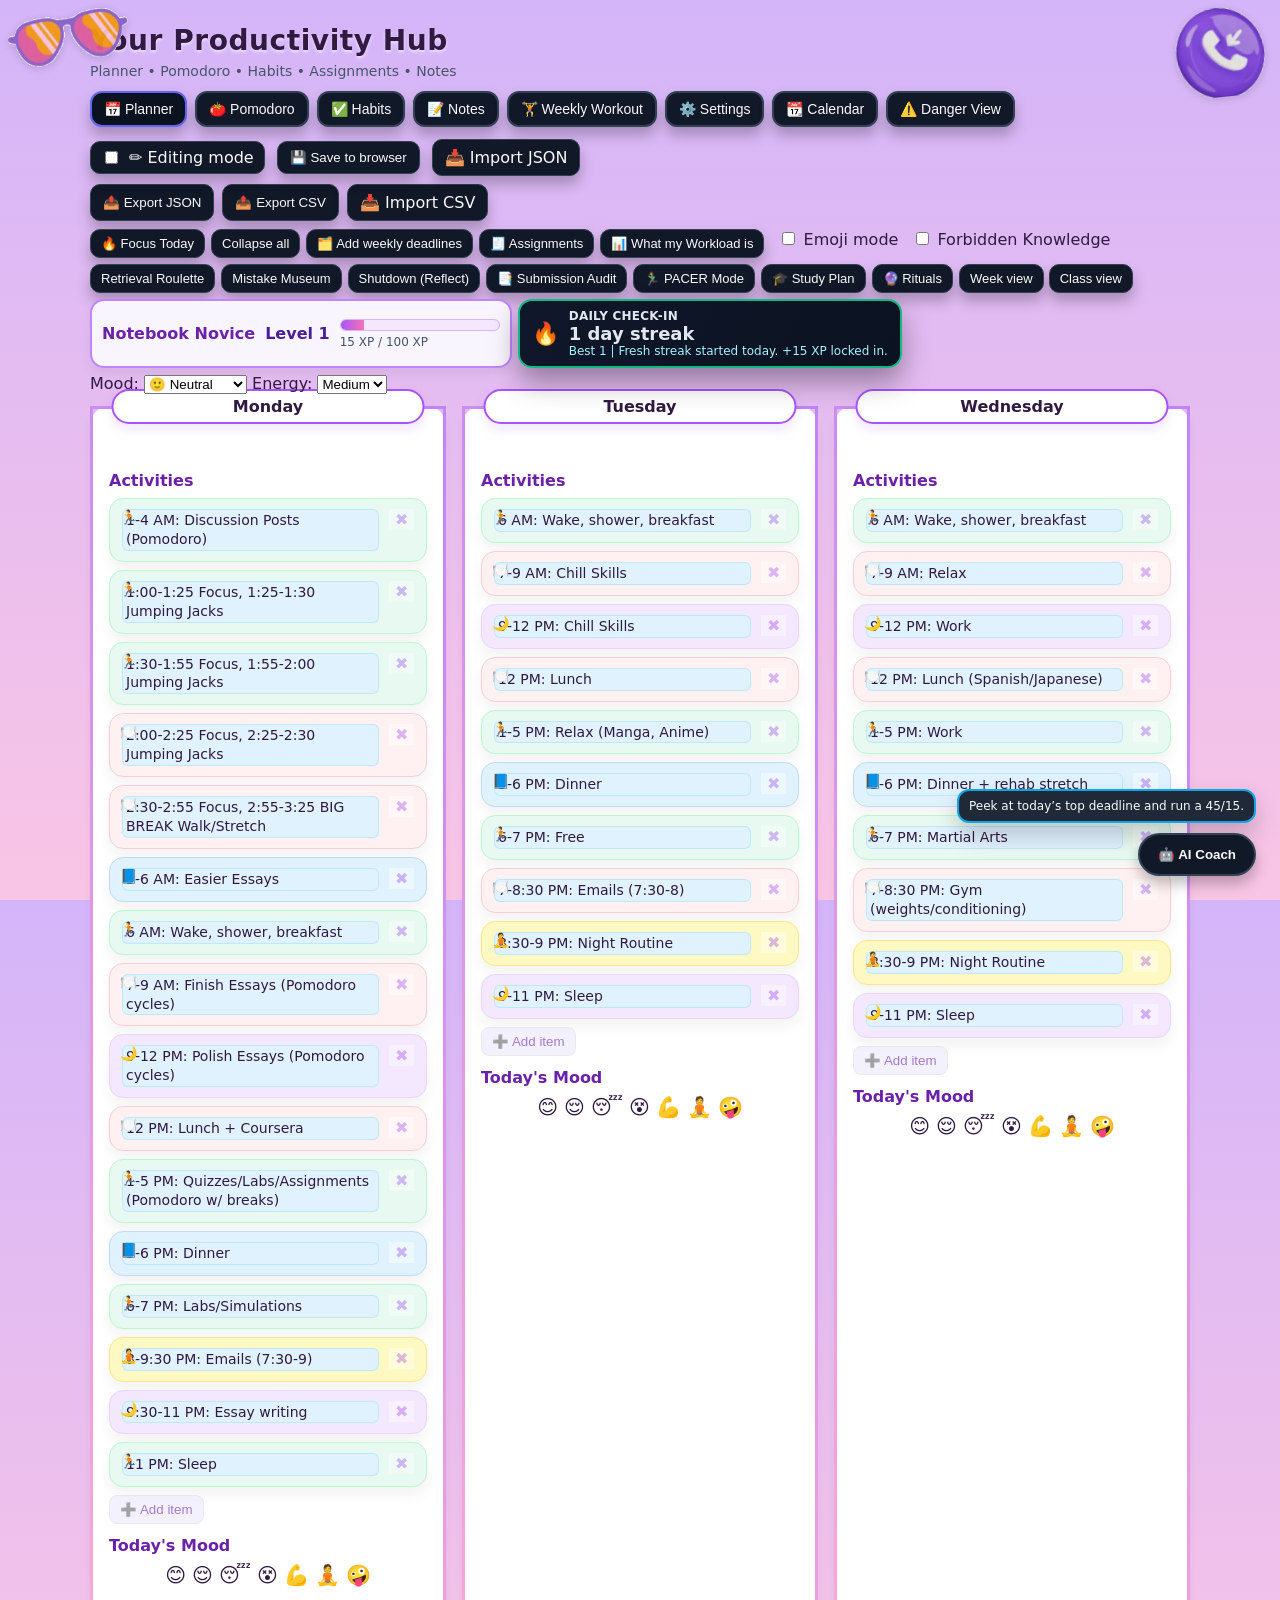
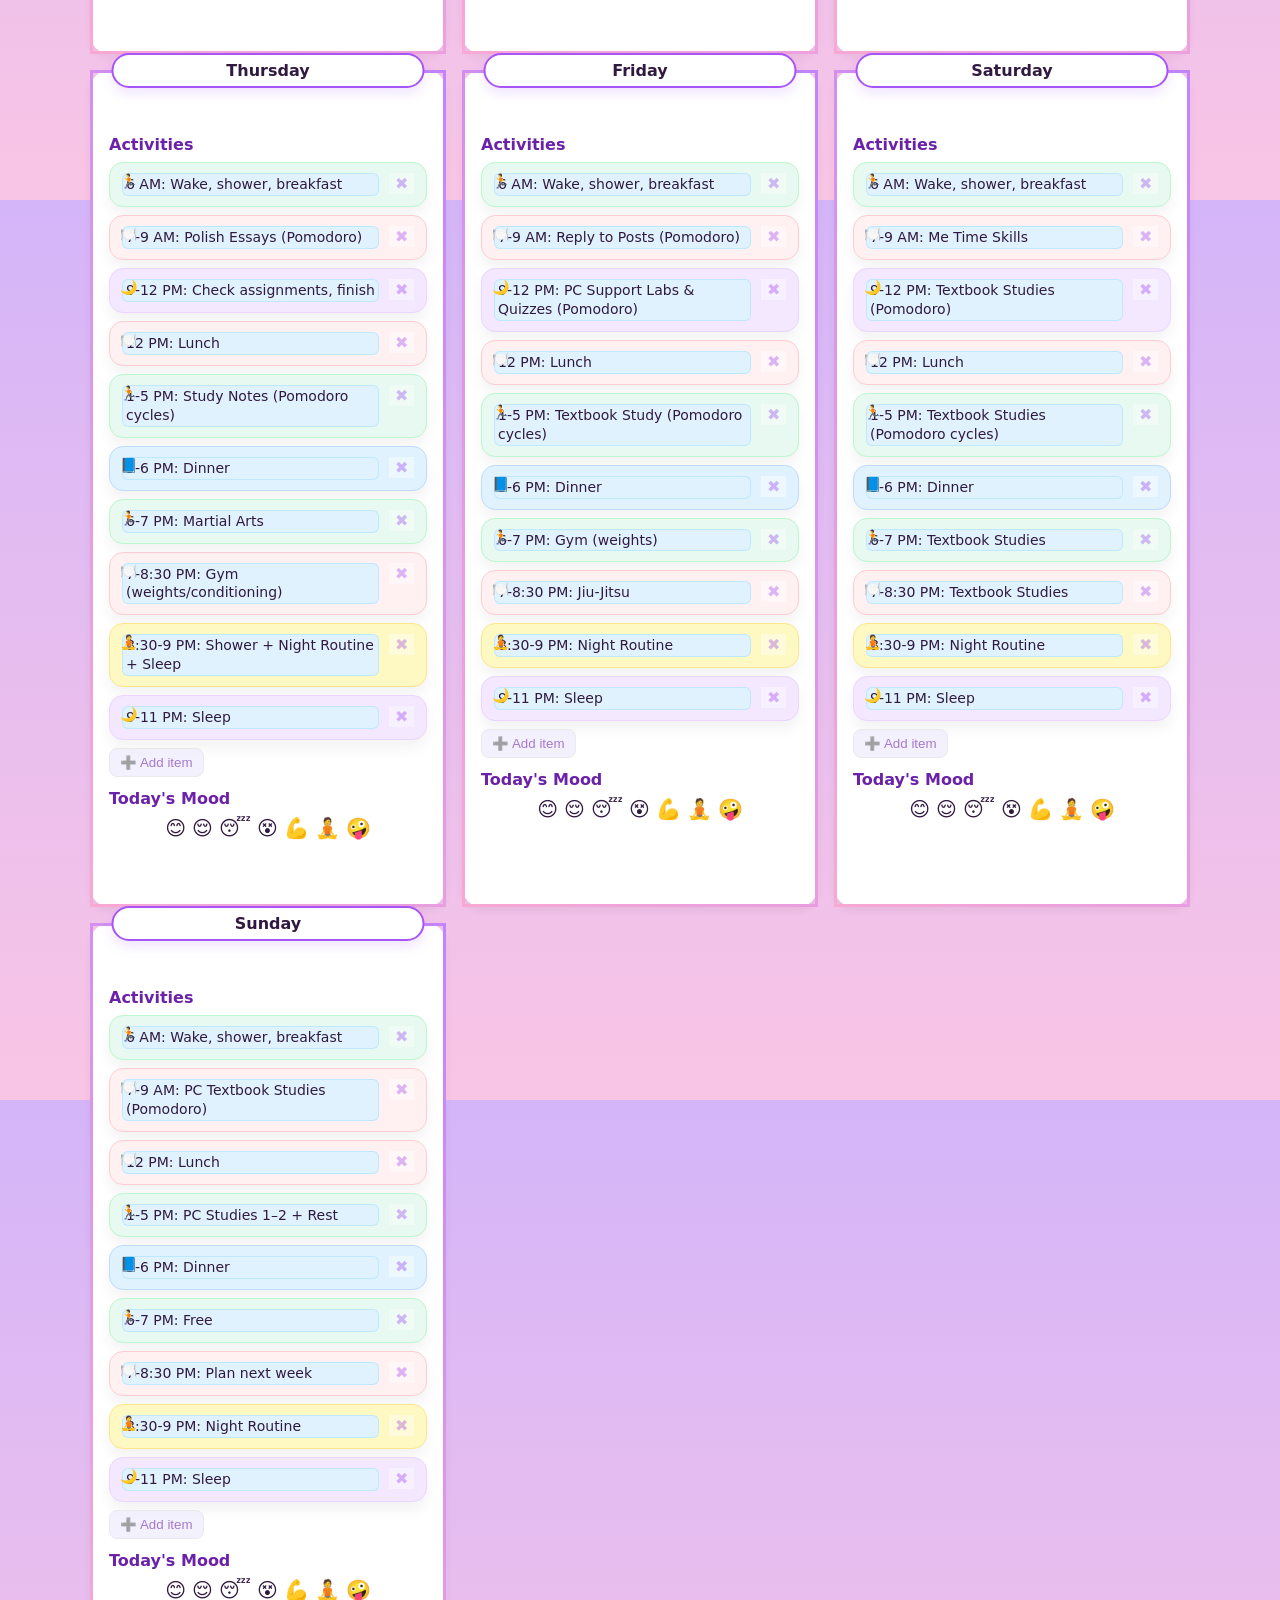
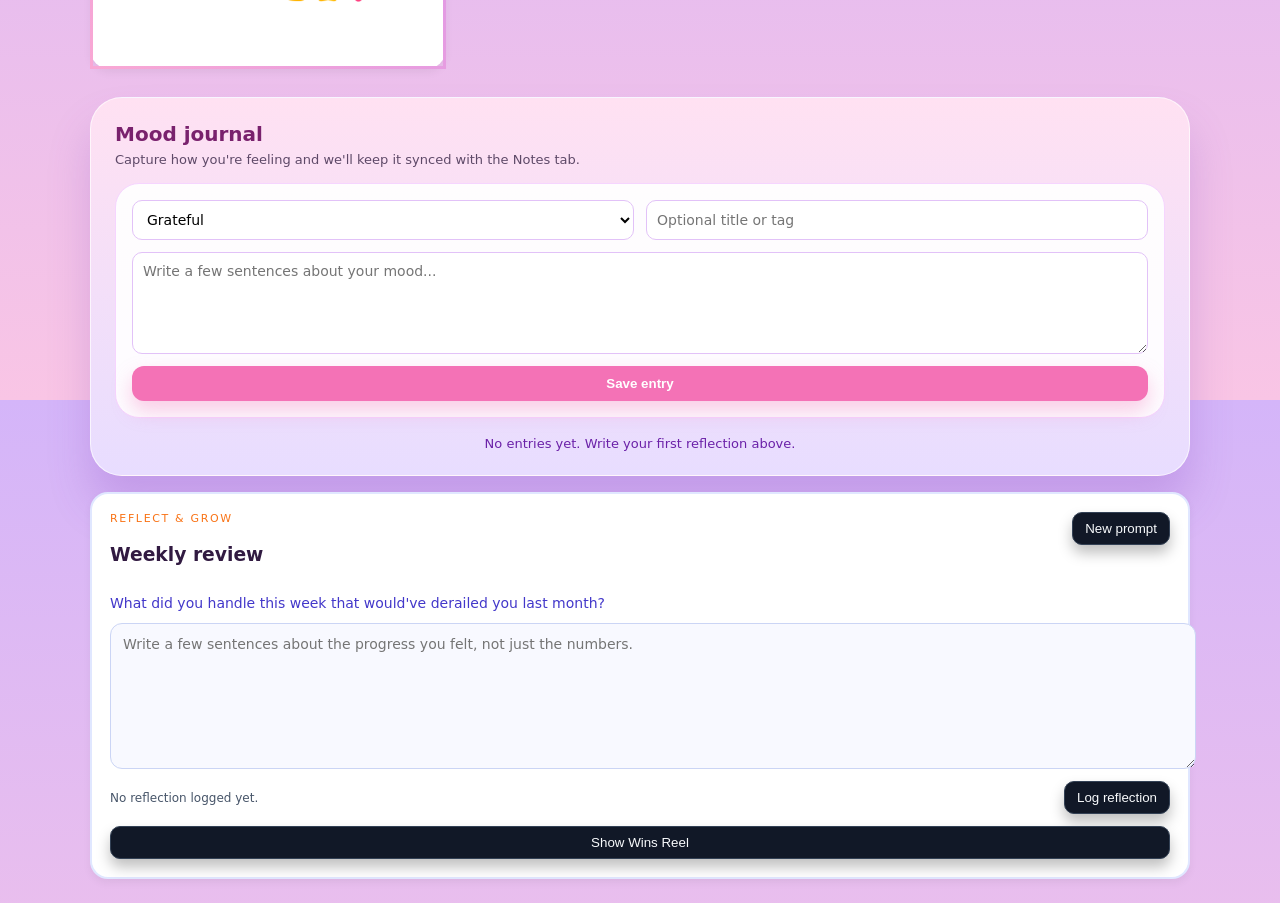
==== commit e3e83cd6: "Update index.html" ====
--- a/index.html
+++ b/index.html
@@ -5,7 +5,7 @@
 <meta name="viewport" content="width=device-width, initial-scale=1">
 <link rel="icon" type="image/svg+xml" href="planner-icon.svg">
 <title>Planner — Failsafe v3 (Save + Edit Mode + Custom Images)</title>
-<link rel="stylesheet" href="index.css">
+<link rel="stylesheet" href="Index.css">
 
 </head>
 <body class="dark-contrast">
@@ -770,12 +770,12 @@
   <div class="duck-text" id="duck-text">Duck mode ready.</div>
 </div>
 
-<script type="module" src="ICS-IMPORT.js"></script>
-<script src="index.js"></script>
-<script src="Index2.js"></script>
-<script type="module" src="Index3.js"></script>
-<script type="module" src="Index4.js"></script>
-<script src="Index5.js"></script>
+<script src="ICS-IMPORT.js"></script>
+<script src="index.js"></script>
+<script src="Index2.js"></script>
+<script src="Index3.js"></script>
+<script src="Index4.js"></script>
+<script src="Index5.js"></script>
 
 
 </body>
@@ -795,3 +795,4 @@
 
 
 
+
--- a/Index.css
+++ b/Index.css
@@ -0,0 +1,702 @@
+  :root {
+    --bg1:#d4b5f9; --bg2:#f9c5e5; --ink:#311a41; --card:#fff; --accent:#a855f7;
+    --blue:#3b82f6; --green:#22c55e; --red:#ef4444; --amber:#f59e0b; --violet:#8b5cf6; --slate:#cbd5e1;
+  }
+  html,body{height:100%}
+  body{ margin:0; font-family: system-ui,-apple-system,Segoe UI,Roboto,Helvetica,Arial,sans-serif;
+    color:var(--ink); background: linear-gradient(180deg,var(--bg1),var(--bg2)); }
+  .wrap{max-width:1100px;margin:0 auto;padding:24px}
+  header h1{margin:0;font-size:28px;letter-spacing:.02em;text-shadow:0 2px 3px rgba(255,255,255,.6)}
+  header p{margin:6px 0 0;color:#475569;font-size:14px}
+nav{display:flex;flex-wrap:wrap;gap:8px;margin-top:12px}
+.nav, nav, .controls, .view-controls{position:relative;z-index:5;}
+.tab{border:2px solid #c084fc;background:#f3e8ff;color:var(--ink);padding:8px 12px;border-radius:12px;font-size:14px;cursor:pointer}
+.tab[aria-selected="true"]{background:#e9d5ff;border-color:var(--accent)}
+  .controls{display:flex;flex-wrap:wrap;gap:12px;margin-top:12px;align-items:center}
+  .toggle{display:flex;gap:8px;align-items:center;background:#fff8; padding:6px 10px; border-radius:10px; border:1px solid #e9d5ff}
+.btn{background:#ede9fe;color:#6b21a8;border:1px solid #ddd;padding:8px 12px;border-radius:10px;cursor:pointer}
+.btn:disabled{opacity:.6;cursor:not-allowed}
+.dark-contrast .tab,
+.dark-contrast .btn,
+.dark-contrast .toggle{
+  background:#111827;
+  color:#f8fafc !important;
+  border-color:#334155;
+  box-shadow:0 8px 14px rgba(0,0,0,.25);
+}
+.dark-contrast .tab[aria-selected="true"]{
+  background:#0b1220;
+  border-color:#6366f1;
+}
+.dark-contrast .toggle{background:#111827;}
+.dark-contrast .toggle span{color:#f8fafc;}
+.grid{display:grid;grid-template-columns:repeat(1,minmax(0,1fr));gap:16px; margin-top:12px}
+  @media(min-width:700px){.grid{grid-template-columns:repeat(2,minmax(0,1fr))}}
+  @media(min-width:1024px){.grid{grid-template-columns:repeat(3,minmax(0,1fr))}}
+  .card{
+    position:relative;background:var(--card);border-radius:20px;border:3px solid transparent;
+    box-shadow:0 4px 8px rgba(0,0,0,.05);padding-top:26px;padding-bottom:40px;overflow:visible;
+    border-image: linear-gradient(45deg,#f9a8d4,#c084fc) 1;
+  }
+  .day{position:absolute;top:-20px;left:50%;transform:translateX(-50%);margin:0;background:#fff;border:2px solid var(--accent);border-radius:999px;
+    width:78%;padding:6px 18px;text-align:center;font-weight:600;box-shadow:0 6px 12px rgba(168,85,247,.15)}
+  .content{padding:36px 16px 12px}
+  .title{font-weight:600;margin-bottom:8px;color:#6b21a8}
+  .row{display:flex;gap:10px;align-items:flex-start;padding:10px 12px;margin:8px 0;border-radius:14px;background:#f8fbff;border:1px solid #e2e8f0;box-shadow:0 8px 14px rgba(0,0,0,.05);position:relative;cursor:grab}
+  .row::before{content:"✨";font-size:14px;position:absolute;left:10px;top:10px;}
+  .row[data-tag="blue"]{background:#e0f2fe;border-color:#bfdbfe}
+  .row[data-tag="blue"]::before{content:"📘";}
+  .row[data-tag="green"]{background:#e7f9f0;border-color:#bbf7d0}
+  .row[data-tag="green"]::before{content:"🏃";}
+  .row[data-tag="red"]{background:#fff1f2;border-color:#fecdd3}
+  .row[data-tag="red"]::before{content:"🍽️";}
+  .row[data-tag="amber"]{background:#fef9c3;border-color:#fde68a}
+  .row[data-tag="amber"]::before{content:"🧘";}
+  .row[data-tag="violet"]{background:#f3e8ff;border-color:#e9d5ff}
+  .row[data-tag="violet"]::before{content:"🌙";}
+  .row textarea{flex:1;min-height:40px;font-size:14px;border:1px solid #e0cffc;border-radius:12px;background:#f8f5ff;padding:10px 12px;resize:vertical;box-shadow:inset 0 1px 2px rgba(0,0,0,.04)}
+  .row .read{white-space:pre-wrap;font-size:14px;line-height:1.35;padding:8px 10px;border-radius:12px;background:rgba(255,255,255,.7);flex:1;}
+  .remove{background:#fff;border:none;color:#a855f7;font-size:16px;cursor:pointer}
+  .remove:disabled{opacity:.4;cursor:not-allowed}
+  .addrow{background:#ede9fe;color:#6b21a8;border:1px solid #ddd;padding:6px 10px;border-radius:8px;cursor:pointer}
+  .addrow:disabled{opacity:.6;cursor:not-allowed}
+  .mood{display:flex;justify-content:center;gap:6px;padding:8px 0 12px}
+  .mood span{cursor:pointer;font-size:20px;transition:transform .15s ease}
+  .mood span:hover{transform:scale(1.2)}
+  .mood .sel{transform:scale(1.35);filter:drop-shadow(0 0 2px rgba(168,85,247,.6))}
+  .row.dragging{opacity:.6;}
+  button,.tab,.btn,.addrow,.remove{
+    transition:transform .15s ease,box-shadow .2s ease;
+  }
+  .btn-press{
+    transform:translateY(1px) scale(.97);
+    box-shadow:0 12px 25px rgba(49,26,65,.18) inset;
+  }
+  .day-toggle{background:#ede9fe;border:none;color:#6b21a8;border-radius:999px;padding:4px 10px;font-size:12px;margin:4px auto;display:none;}
+  .card.collapsed .content{display:none;}
+  .card.collapsed .day-toggle{transform:rotate(180deg);}
+  .planner-exports{display:flex;flex-wrap:wrap;gap:8px;margin-top:8px;}
+  .view-controls{display:flex;flex-wrap:wrap;gap:6px;margin-top:8px;}
+  .view-controls .btn{font-size:13px;padding:6px 10px;}
+  .mood span:focus-visible{outline:2px solid #a855f7;outline-offset:3px;}
+  /* Decorations: use provided images, sized to fit */
+
+
+  
+.decor{position:fixed;z-index:3;pointer-events:none;animation:float 6s ease-in-out infinite;opacity:.95;filter: drop-shadow(0 2px 4px rgba(0,0,0,.15));}
+#pglasses-icon{top:.5rem;left:.5rem;width:120px;height:auto}
+#phone-icon{top:.5rem;right:1rem;width:88px;height:auto;transform:rotate(-6deg)}
+  @keyframes float{0%{transform:translateY(0)}50%{transform:translateY(-10px)}100%{transform:translateY(0)}}
+  .hidden{display:none!important}
+  .note{font-size:12px;color:#475569}
+  .toast{position:fixed;top:12px;left:50%;transform:translateX(-50%);background:#10b981;color:white;padding:10px 14px;border-radius:10px;box-shadow:0 6px 18px rgba(0,0,0,.15);z-index:50;opacity:0;transition:opacity .2s ease}
+  .toast.show{opacity:1}
+  .warn{background:#f59e0b}
+  .err{background:#ef4444}
+  .journal-card{margin-top:28px;padding:24px;border-radius:32px;background:linear-gradient(180deg,#ffe1f2,#e8ddff);box-shadow:0 30px 40px rgba(134,76,191,.25);border:1px solid rgba(255,255,255,.7);}
+  .journal-card h3{margin:0 0 6px;font-size:20px;color:#79216d;}
+  .journal-card p.help{margin:0 0 16px;font-size:13px;color:#5e4968;}
+  .journal-form{display:grid;gap:12px;background:rgba(255,255,255,.92);border-radius:24px;padding:16px;border:1px solid #f6d5ff;}
+  .journal-row{display:flex;flex-wrap:wrap;gap:12px;}
+  .journal-form input,.journal-form select,.journal-form textarea{flex:1;min-width:140px;border:1px solid #e2c2f8;border-radius:10px;padding:10px;font-family:inherit;font-size:14px;background:#fff;}
+  .journal-form textarea{min-height:80px;resize:vertical;}
+  .journal-form button{align-self:flex-start;background:#f472b6;color:white;border:none;border-radius:12px;padding:10px 18px;font-weight:600;cursor:pointer;box-shadow:0 10px 20px rgba(244,114,182,.35);}
+  .journal-feed{margin-top:18px;display:grid;gap:12px;}
+  .journal-entry{background:rgba(255,255,255,.95);border-radius:18px;padding:14px;border:1px solid #f2e6ff;box-shadow:0 8px 18px rgba(95,63,116,.12);}
+  .journal-entry h4{margin:0;font-size:16px;color:#6b21a8;}
+  .journal-entry .meta{font-size:12px;color:#7c7491;margin:4px 0 10px;}
+  .journal-empty{font-size:13px;color:#6b21a8;text-align:center;}
+  .notes-card{margin-top:18px;padding:24px;border-radius:28px;background:#fff;border:2px solid #f3e8ff;box-shadow:0 20px 45px rgba(49,26,65,.15);}
+  .notes-head{display:flex;flex-wrap:wrap;justify-content:space-between;gap:12px;}
+  .notes-head h3{margin:0;font-size:22px;color:#6b21a8;}
+  .notes-controls{display:flex;flex-wrap:wrap;gap:8px;}
+  .notes-importer{margin:18px 0;display:grid;gap:8px;}
+  .notes-importer textarea{width:100%;min-height:100px;border:1px solid #e0d7fc;border-radius:12px;padding:10px;font-family:inherit;font-size:14px;}
+  .notes-feed{display:grid;gap:14px;}
+  .note-entry{border:1px solid #e0d7fc;border-radius:16px;padding:14px;background:#fdfbff;}
+  .note-entry h4{margin:0;font-size:16px;color:#4c1d95;}
+  .note-meta{font-size:12px;color:#6b6b89;margin:4px 0 8px;}
+  .notes-empty{font-size:13px;color:#6b6b89;text-align:center;padding:16px;border:1px dashed #d6c6ff;border-radius:14px;background:#fcfaff;}
+  .habit-row{display:flex;flex-direction:column;gap:12px;padding:16px;border-radius:18px;border:1px solid #f5d9ff;background:#fff;box-shadow:0 10px 20px rgba(134,76,191,.08);}
+  @media(min-width:700px){.habit-row{flex-direction:row;justify-content:space-between;align-items:center;}}
+  .habit-info{display:flex;align-items:center;gap:10px;flex:1;}
+  .habit-info input,.habit-info select{border:1px solid #e0c7ff;border-radius:10px;padding:6px 10px;font-size:14px;}
+  .habit-days{display:flex;flex-wrap:wrap;gap:6px;align-items:center;}
+  .habit-day{width:32px;height:32px;border-radius:50%;border:1px solid #e2e8f0;background:#fff;color:#6b21a8;font-weight:600;cursor:pointer;transition:.15s;box-shadow:0 4px 8px rgba(105,65,159,.12);}
+  .habit-day.on{background:#a855f7;color:#fff;border-color:#9333ea;box-shadow:0 8px 14px rgba(168,85,247,.3);}
+  .habit-empty{font-size:13px;color:#6b21a8;text-align:center;padding:18px;border-radius:14px;border:1px dashed #d5b4f3;background:#fff5ff;}
+  .habit-history{display:flex;gap:6px;margin-top:6px;}
+  .habit-history-day{width:18px;height:18px;border-radius:999px;border:1px solid #f5d9ff;background:#fdf5ff;box-shadow:0 2px 6px rgba(134,76,191,.12);}
+  .habit-history-day.on{background:#a855f7;border-color:#a855f7;box-shadow:0 4px 12px rgba(168,85,247,.35);}
+  .habit-streak{margin-left:auto;font-size:12px;color:#6b21a8;display:flex;flex-direction:column;align-items:flex-end;}
+  .habit-streak-best{font-size:10px;color:#4c1d95;margin-top:2px;}
+  .habit-streak-hub{margin-bottom:12px;padding:10px;border-radius:18px;background:#f8f2ff;border:1px solid #e0d7ff;display:flex;flex-direction:column;gap:8px;}
+  .habit-streak-days{display:flex;gap:6px;flex-wrap:wrap;}
+  .habit-streak-day{display:flex;flex-direction:column;align-items:center;gap:4px;width:52px;padding:6px;border-radius:12px;border:1px solid transparent;font-size:12px;background:#fff5ff;color:#6b21a8;}
+  .habit-streak-day.on{background:#ecfdf3;border-color:#bbf7d0;color:#065f46;box-shadow:0 4px 12px rgba(34,197,94,.2);}
+  .habit-streak-day .day-label{font-size:10px;font-weight:600;text-transform:uppercase;letter-spacing:.1em;}
+  .habit-streak-day .fire-icon{font-size:18px;}
+  .habit-streak-info{font-size:13px;color:#4c1d95;font-weight:600;}
+  .streak-freeze-bar{background:#0f172a;color:#e2e8f0;border-radius:16px;padding:10px 12px;display:flex;flex-wrap:wrap;gap:10px;align-items:center;border:1px solid #1e293b;box-shadow:0 10px 22px rgba(15,23,42,.3);}
+  .streak-freeze-bar .freeze-title{font-weight:700;font-size:15px;margin-bottom:2px;}
+  .streak-freeze-bar .freeze-note{font-size:12px;color:#cbd5e1;}
+  .streak-freeze-bar .freeze-actions{display:flex;gap:8px;align-items:center;flex-wrap:wrap;margin-left:auto;}
+  .streak-freeze-bar .freeze-count{background:#111827;padding:6px 10px;border-radius:10px;border:1px solid #1f2a44;font-weight:700;}
+  .streak-freeze-bar .btn{background:#1f2937;color:#f8fafc;border-color:#334155;}
+  .streak-freeze-bar .btn:disabled{opacity:.55;}
+  #confetti-wrapper{pointer-events:none;position:fixed;inset:0;overflow:hidden;z-index:60;}
+  .confetti-piece{position:absolute;top:-10px;width:10px;height:4px;border-radius:999px;opacity:0;animation:confetti-fall 2s linear forwards;}
+  @keyframes confetti-fall{
+    0%{opacity:1;transform:translateY(0) rotate(0deg);}
+    100%{opacity:0;transform:translateY(100vh) rotate(360deg);}
+  }
+
+  /* Pomodoro timer */
+  .pomo-card{background:#171a2b;color:#e8eaf6;border-radius:24px;padding:24px;margin-top:12px;box-shadow:0 18px 35px rgba(15,18,34,.45);}
+  .pomo-header{display:flex;flex-wrap:wrap;justify-content:space-between;gap:12px;margin-bottom:18px;}
+  .pomo-durations{margin-top:4px;font-size:13px;color:#a8acc7;}
+  .pomo-focus-input{display:flex;align-items:center;gap:8px;font-size:14px;color:#e8eaf6;}
+  .pomo-focus-input input{width:70px;padding:6px 8px;border-radius:10px;border:1px solid rgba(255,255,255,.25);background:#0f1222;color:#e8eaf6;}
+  .pomo-layout{display:grid;grid-template-columns:1.1fr .9fr;gap:16px;}
+  @media(max-width:900px){.pomo-layout{grid-template-columns:1fr;}}
+  .pomo-panel,.pomo-side-card{background:rgba(255,255,255,.03);border:1px solid rgba(255,255,255,.08);border-radius:18px;padding:18px;}
+  .pomo-status{display:flex;justify-content:space-between;align-items:center;font-size:14px;color:#a8acc7;}
+  .pomo-circle{width:200px;height:200px;margin:12px auto;border-radius:50%;background:conic-gradient(#7c8cff var(--deg,0deg),#1f2344 var(--deg,0deg));display:flex;align-items:center;justify-content:center;position:relative;transition:background .3s ease;box-shadow:0 10px 30px rgba(0,0,0,.35);}
+  .pomo-circle::after{content:"";position:absolute;inset:18px;border-radius:50%;background:#0f1222;box-shadow:inset 0 2px 6px rgba(0,0,0,.55);}
+  .pomo-time{font-size:64px;font-weight:700;text-align:center;font-variant-numeric:tabular-nums;margin:0;position:relative;z-index:1;}
+  .pomo-progress{display:none;}
+  .pomo-mode{text-align:center;color:#a8acc7;font-size:13px;margin:8px 0;}
+  .pomo-dots{display:flex;gap:10px;justify-content:center;margin:12px 0;}
+  .pomo-dot{width:16px;height:16px;border-radius:50%;background:#2a2f54;border:1px solid rgba(255,255,255,.25);}
+  .pomo-dot.on{background:conic-gradient(from 180deg,#7c8cff,#39d98a);box-shadow:0 0 16px rgba(124,140,255,.4);}
+  .pomo-controls-row{display:flex;flex-wrap:wrap;gap:10px;justify-content:center;margin-top:14px;}
+  .pomo-btn{border:none;border-radius:12px;padding:10px 16px;font-weight:600;cursor:pointer;box-shadow:0 8px 16px rgba(0,0,0,.35);}
+  .pomo-btn.primary{background:linear-gradient(180deg,#7c8cff,#4b56d6);color:white;}
+  .pomo-btn.ghost{background:transparent;color:#e8eaf6;border:1px solid rgba(255,255,255,.25);box-shadow:none;}
+  .pomo-btn.danger{background:#ff6b6b;color:white;}
+  .pomo-side{display:grid;gap:12px;}
+  .pomo-task-suggest{display:flex;align-items:center;justify-content:space-between;gap:12px;flex-wrap:wrap;padding:12px;border-radius:14px;border:1px dashed rgba(255,255,255,.25);background:rgba(57,217,138,.08);font-size:14px;}
+  .pomo-task-suggest strong{color:#d7ffe8;}
+  .pomo-pill{padding:10px 12px;border-radius:14px;background:rgba(255,255,255,.05);border:1px solid rgba(255,255,255,.08);display:flex;flex-direction:column;gap:4px;font-size:13px;}
+  .pomo-pill.done{background:rgba(57,217,138,.18);border-color:#39d98a;}
+  .pomo-check{display:flex;align-items:center;gap:6px;font-size:12px;color:#d7ffe8;margin-top:4px;}
+  .pomo-check input{width:16px;height:16px;accent-color:#39d98a;}
+  .pomo-shortcuts{display:grid;gap:8px;}
+  .pomo-shortcuts div{display:flex;justify-content:space-between;align-items:center;padding:8px 10px;border-radius:12px;background:rgba(255,255,255,.04);border:1px solid rgba(255,255,255,.08);font-size:14px;}
+  .pomo-shortcuts .kbd{background:#10122a;border-color:rgba(255,255,255,.15);color:#e8eaf6;}
+  .pomo-side-card .note{color:#cbd5f5;margin-top:10px;font-size:12px;}
+  .pomo-weekdays{display:flex;flex-wrap:wrap;gap:6px;margin-top:8px;}
+.pomo-weekday{width:30px;height:30px;border-radius:8px;border:1px solid rgba(255,255,255,.15);background:rgba(255,255,255,.06);color:#e8eaf6;font-weight:700;cursor:pointer;display:flex;align-items:center;justify-content:center;transition:.15s;}
+.pomo-weekday.on{background:rgba(57,217,138,.22);border-color:#39d98a;box-shadow:0 0 10px rgba(57,217,138,.35);}
+
+/* Class dashboard */
+.class-dashboard{display:flex;flex-direction:column;gap:14px;background:rgba(255,255,255,.85);border:2px solid #f3e8ff;border-radius:18px;padding:16px;}
+.class-filter{display:flex;flex-wrap:wrap;gap:8px;}
+.class-tabs{display:flex;flex-wrap:wrap;gap:8px;}
+.class-tab{border:2px solid #c084fc;background:#f9f5ff;color:#4c1d95;padding:8px 12px;border-radius:12px;cursor:pointer;font-weight:600;}
+.class-tab.on{background:#e9d5ff;}
+.class-card{background:white;border:2px solid #e5e7eb;border-radius:16px;padding:14px;box-shadow:0 6px 14px rgba(0,0,0,.05);}
+.class-card-head{display:flex;align-items:center;justify-content:space-between;gap:12px;}
+.class-term-pill{background:#eef2ff;color:#4338ca;border-radius:999px;padding:6px 10px;font-size:12px;font-weight:700;border:1px solid #c7d2fe;}
+.class-assignments{display:flex;flex-direction:column;gap:10px;margin-top:10px;}
+.class-assignment{border:1px solid #e5e7eb;border-radius:10px;padding:10px 12px;background:#faf5ff;}
+.class-assignment-title{font-weight:700;font-size:14px;color:#4c1d95;}
+.class-assignment-meta{font-size:12px;color:#475569;margin-top:4px;}
+.class-path-card{margin-top:10px;padding:14px;border-radius:18px;background:#0b1624;border:1px solid #13253d;box-shadow:0 14px 28px rgba(15,23,42,.35);color:#e2e8f0;position:relative;overflow:hidden;}
+.class-path-card::after{content:"";position:absolute;inset:0;background:radial-gradient(circle at 20% 30%,rgba(168,85,247,.08),transparent 46%),radial-gradient(circle at 80% 80%,rgba(16,185,129,.08),transparent 50%);pointer-events:none;}
+.class-path-head{display:flex;justify-content:space-between;gap:10px;align-items:center;}
+.class-path-title{font-weight:800;letter-spacing:.03em;}
+.class-path{display:flex;flex-direction:column;gap:18px;margin-top:12px;position:relative;}
+.class-path::before{content:"";position:absolute;left:50%;top:18px;bottom:18px;width:4px;background:linear-gradient(180deg,#fbbf24,#22d3ee);opacity:.5;transform:translateX(-50%);border-radius:999px;}
+.path-step{display:flex;align-items:center;gap:12px;position:relative;}
+.path-step.alt{flex-direction:row-reverse;}
+.path-connector{position:absolute;left:50%;bottom:-16px;transform:translateX(-50%);width:4px;height:22px;background:linear-gradient(180deg,#22d3ee,transparent);opacity:.7;}
+.path-node{width:68px;height:68px;border-radius:999px;display:flex;align-items:center;justify-content:center;font-size:28px;font-weight:800;color:#0f172a;background:#fef3c7;border:3px solid #fcd34d;box-shadow:0 8px 18px rgba(0,0,0,.35);}
+.path-node.done{background:#16a34a;color:#ecfdf3;border-color:#86efac;box-shadow:0 10px 20px rgba(22,163,74,.35);}
+.path-node.next{background:#38bdf8;color:#0b1727;border-color:#67e8f9;}
+.path-label{background:rgba(255,255,255,.05);border:1px solid rgba(226,232,240,.12);padding:8px 10px;border-radius:12px;backdrop-filter:blur(6px);max-width:360px;}
+.path-label strong{display:block;font-size:14px;color:#f8fafc;}
+.path-label small{display:block;font-size:12px;color:#cbd5e1;margin-top:2px;}
+
+.rpg-hud{display:flex;align-items:center;gap:10px;padding:8px 10px;border:2px solid #c084fc;border-radius:14px;background:#f8f5ff;box-shadow:0 6px 12px rgba(0,0,0,.06);}
+.rpg-title{font-weight:700;color:#6b21a8;}
+.rpg-level{font-weight:600;color:#4c1d95;}
+.rpg-progress{display:flex;flex-direction:column;gap:4px;min-width:160px;}
+.rpg-bar{height:10px;border-radius:999px;border:1px solid #d8b4fe;background:#f3e8ff;overflow:hidden;}
+.rpg-bar span{display:block;height:100%;background:linear-gradient(90deg,#a855f7,#f472b6);}
+.rpg-xp{font-size:12px;color:#475569;}
+
+.daily-streak-chip{display:flex;align-items:center;gap:10px;min-width:220px;padding:8px 12px;border-radius:14px;border:2px solid #22c55e;background:linear-gradient(120deg,#bbf7d0,#bfdbfe);color:#064e3b;box-shadow:0 10px 18px rgba(59,130,246,.18);}
+.daily-streak-icon{font-size:22px;line-height:1;}
+.daily-streak-label{font-size:12px;font-weight:700;letter-spacing:.02em;text-transform:uppercase;}
+.daily-streak-count{font-size:18px;font-weight:800;}
+.daily-streak-meta{font-size:12px;color:#065f46;}
+.dark-contrast .daily-streak-chip{background:linear-gradient(120deg,#0f172a,#0b1220);border-color:#10b981;color:#e2e8f0;box-shadow:0 14px 28px rgba(0,0,0,.35);}
+.dark-contrast .daily-streak-meta{color:#a5f3fc;}
+
+.file-input-hidden{position:absolute;left:-9999px;}
+.file-label{cursor:pointer;}
+
+.habit-card{padding:24px;background:#fff7ff;border-image:none;border:3px solid #f0d7ff;box-shadow:0 18px 35px rgba(134,76,191,.25);}
+.habit-header{display:flex;flex-wrap:wrap;justify-content:space-between;align-items:center;gap:12px;margin-bottom:18px;}
+.habit-title{margin:0;font-size:24px;color:#79216d;}
+.habit-list{display:flex;flex-direction:column;gap:12px;}
+.habit-actions{display:flex;flex-wrap:wrap;gap:8px;margin-top:18px;}
+
+.settings-panel{display:flex;flex-direction:column;gap:12px;}
+.card-persist{background:#fff7ff;border:3px solid #f3dcff;}
+.card-reset{background:#fffdf7;border:3px solid #ffdcb8;}
+.tight-heading{margin-top:0;margin-bottom:6px;}
+.reset-btn{margin-top:8px;}
+
+.danger-zone{margin-top:12px;background:linear-gradient(90deg,#f97316,#f43f5e);padding:10px 12px;border-radius:14px;box-shadow:0 10px 20px rgba(0,0,0,.12);color:#fff;display:flex;flex-direction:column;gap:8px;}
+.danger-label{font-weight:800;letter-spacing:.08em;text-transform:uppercase;font-size:11px;}
+.danger-list{display:flex;flex-direction:column;gap:8px;}
+.danger-item{background:rgba(255,255,255,.12);border:1px solid rgba(255,255,255,.25);border-radius:10px;padding:8px 10px;color:#fff;}
+.danger-item.boss{border-color:#fff;box-shadow:0 0 0 2px rgba(255,255,255,.4);}
+.danger-head{display:flex;align-items:center;justify-content:space-between;gap:10px;font-size:13px;}
+.danger-title{font-weight:700;flex:1;}
+.danger-status{font-weight:600;}
+.danger-bar{margin-top:6px;height:8px;border-radius:999px;background:rgba(255,255,255,.3);overflow:hidden;}
+.danger-bar span{display:block;height:100%;background:linear-gradient(90deg,#22c55e,#facc15);}
+.danger-empty{color:#fff;font-weight:600;}
+.danger-done-btn{background:rgba(255,255,255,.15);color:#fff;border:1px solid rgba(255,255,255,.35);padding:4px 8px;border-radius:8px;font-size:12px;cursor:pointer;}
+.danger-done-btn:hover{background:rgba(255,255,255,.25);}
+.danger-resource-card{background:rgba(255,255,255,.12);border:1px solid rgba(255,255,255,.28);border-radius:12px;padding:10px 12px;display:flex;flex-direction:column;gap:8px;color:#fff;}
+.resource-head{display:flex;justify-content:space-between;align-items:flex-end;gap:10px;flex-wrap:wrap;}
+.resource-title{font-weight:800;letter-spacing:.02em;}
+.resource-sub{font-size:12px;opacity:.85;}
+.resource-grid{display:flex;flex-wrap:wrap;gap:10px;}
+.resource-pill{flex:1;min-width:220px;background:rgba(255,255,255,.08);border:1px solid rgba(255,255,255,.25);border-radius:10px;padding:10px;display:flex;flex-direction:column;gap:6px;}
+.resource-label{font-weight:700;font-size:14px;}
+.resource-note{margin:0;font-size:12px;opacity:.9;}
+.resource-links{display:flex;gap:8px;flex-wrap:wrap;}
+.resource-link{background:#fff;color:#0f172a;padding:6px 10px;border-radius:8px;font-weight:700;font-size:12px;text-decoration:none;box-shadow:0 6px 14px rgba(0,0,0,.18);}
+.resource-link:hover{transform:translateY(-1px);}
+.boss-card{margin-top:10px;background:rgba(0,0,0,.15);border:1px solid rgba(255,255,255,.4);border-radius:12px;padding:10px;box-shadow:0 10px 18px rgba(0,0,0,.18);color:#fff;}
+.boss-head{display:flex;justify-content:space-between;align-items:center;font-weight:700;}
+.boss-meta{font-size:12px;opacity:.9;}
+.boss-visual{margin-top:8px;display:flex;align-items:center;gap:12px;}
+.boss-monster{width:54px;height:54px;image-rendering:pixelated;background:linear-gradient(135deg,#a855f7,#ec4899);border:2px solid #fff;border-radius:8px;box-shadow:4px 6px 0 rgba(0,0,0,.25), inset 0 -6px 0 rgba(0,0,0,.2);}
+.boss-monster::after{content:"";display:block;width:100%;height:100%;background:
+  linear-gradient(90deg, transparent 45%, rgba(255,255,255,.4) 45%, rgba(255,255,255,.4) 55%, transparent 55%),
+  linear-gradient(180deg, rgba(0,0,0,.25) 60%, transparent 60%);
+}
+.boss-bar{flex:1;height:12px;border-radius:999px;background:rgba(255,255,255,.25);overflow:hidden;border:1px solid rgba(255,255,255,.4);}
+.boss-bar span{display:block;height:100%;background:linear-gradient(90deg,#22c55e,#facc15);}
+.boss-note{font-size:12px;margin-top:8px;color:#f8fafc;}
+.boss-attack{position:relative;display:block;}
+.boss-attack.shell{width:12px;height:12px;border-radius:4px;background:#fbbf24;box-shadow:0 0 0 2px #78350f inset;animation:shootShell 1s ease-out forwards;}
+.boss-attack.slash{width:36px;height:6px;background:linear-gradient(90deg,#f472b6,#a855f7);border-radius:3px;animation:slash 0.8s ease-out forwards;}
+.boss-attack.blast{width:16px;height:16px;border-radius:50%;background:radial-gradient(circle,#22d3ee 0%,#0ea5e9 60%,transparent 100%);animation:blast 0.9s ease-out forwards;}
+.boss-attack.spark{width:10px;height:10px;background:#facc15;border-radius:2px;box-shadow:0 0 10px #fde68a;animation:spark 0.7s ease-out forwards;}
+@keyframes shootShell{0%{transform:translateX(-60px) translateY(-12px) scale(.8);opacity:0.8;}80%{opacity:1;}100%{transform:translateX(80px) translateY(6px) scale(1);opacity:0;}}
+@keyframes slash{0%{transform:translateX(-50px) translateY(0) rotate(-6deg);opacity:1;}100%{transform:translateX(70px) translateY(-6px) rotate(6deg);opacity:0;}}
+@keyframes blast{0%{transform:translateX(-40px) translateY(-10px) scale(.7);opacity:.9;}100%{transform:translateX(60px) translateY(0) scale(1.4);opacity:0;}}
+@keyframes spark{0%{transform:translateX(-30px) translateY(-6px) scale(.5);opacity:1;}100%{transform:translateX(50px) translateY(4px) scale(1);opacity:0;}}
+
+/* Threat card */
+.threat-card{margin-top:8px;padding:10px;border-radius:12px;border:1px solid rgba(255,255,255,.4);background:rgba(0,0,0,.15);color:#fff;box-shadow:0 10px 20px rgba(0,0,0,.2);}
+.threat-head{display:flex;justify-content:space-between;align-items:center;font-weight:700;}
+.threat-badge{padding:4px 10px;border-radius:999px;font-size:12px;border:1px solid rgba(255,255,255,.4);}
+.threat-gauge{margin-top:8px;height:10px;border-radius:999px;background:rgba(255,255,255,.2);overflow:hidden;}
+.threat-gauge span{display:block;height:100%;background:linear-gradient(90deg,#22c55e,#ef4444);}
+.threat-detail{margin-top:6px;font-size:12px;opacity:.9;}
+.threat-card.level-green .threat-badge{background:#16a34a;border-color:#22c55e;}
+.threat-card.level-yellow .threat-badge{background:#f59e0b;border-color:#fbbf24;}
+.threat-card.level-orange .threat-badge{background:#f97316;border-color:#fb923c;}
+.threat-card.level-red .threat-badge{background:#ef4444;border-color:#f87171;animation:threatPulse 1.6s ease-in-out infinite;}
+@keyframes threatPulse{0%{box-shadow:0 0 0 0 rgba(239,68,68,.5);}70%{box-shadow:0 0 0 12px rgba(239,68,68,0);}100%{box-shadow:0 0 0 0 rgba(239,68,68,0);}}
+
+.reply-card{margin-top:10px;padding:10px;border-radius:12px;border:1px solid rgba(255,255,255,.3);background:rgba(255,255,255,.08);color:#fff;display:flex;flex-direction:column;gap:8px;}
+.reply-head{display:flex;justify-content:space-between;font-weight:700;}
+.reply-meta{font-size:12px;opacity:.9;}
+.reply-bar{height:10px;border-radius:999px;background:rgba(255,255,255,.2);overflow:hidden;}
+.reply-bar span{display:block;height:100%;background:linear-gradient(90deg,#22c55e,#facc15);}
+.reply-actions{display:flex;gap:8px;flex-wrap:wrap;}
+.reply-actions .btn{padding:6px 10px;font-size:12px;}
+.reply-note{font-size:12px;opacity:.9;}
+.stability-strip{margin-top:8px;padding:10px;border-radius:12px;background:rgba(255,255,255,.08);border:1px solid rgba(255,255,255,.3);color:#fff;display:flex;flex-direction:column;gap:6px;}
+.stability-strip.hidden{display:none;}
+.stability-head{display:flex;justify-content:space-between;font-weight:700;}
+.stability-meta{font-size:12px;opacity:.9;}
+.stability-bar{height:10px;border-radius:999px;background:rgba(255,255,255,.2);overflow:hidden;}
+.stability-bar span{display:block;height:100%;background:linear-gradient(90deg,#22c55e,#22d3ee);}
+.stability-note{font-size:12px;opacity:.9;}
+
+/* Bunker Mode */
+body.theme-bunker{
+  background:radial-gradient(circle at 20% 20%,#1e2328 0%,#0d0f12 45%,#0a0c0f 100%);
+  color:#e5e7eb;
+  font-family:"Consolas","SFMono-Regular","JetBrains Mono",monospace;
+}
+body.theme-bunker .card,
+body.theme-bunker .class-card,
+body.theme-bunker .workout-table-card{
+  background:linear-gradient(180deg,#111418,#0c0e11);
+  border:1px solid #334155;
+  color:#e2e8f0;
+  box-shadow:0 16px 30px rgba(0,0,0,.45);
+}
+body.theme-bunker .tab,
+body.theme-bunker .btn,
+body.theme-bunker .toggle,
+body.theme-bunker .addrow,
+body.theme-bunker .remove{
+  background:#0f172a;
+  color:#e2e8f0;
+  border:1px solid #475569;
+  box-shadow:0 10px 24px rgba(0,0,0,.35);
+}
+body.theme-bunker .tab[aria-selected="true"]{
+  background:#111827;
+  border-color:#22d3ee;
+  color:#c7d2fe;
+}
+body.theme-bunker .danger-zone{
+  background:linear-gradient(135deg,#1f2937,#111827);
+  border:1px solid #eab308;
+}
+body.theme-bunker .danger-item{background:rgba(234,179,8,.12);border-color:rgba(234,179,8,.5);}
+body.theme-bunker .danger-bar{background:rgba(255,255,255,.15);}
+body.theme-bunker .danger-bar span{background:linear-gradient(90deg,#22c55e,#eab308);}
+body.theme-bunker .danger-resource-card{background:rgba(15,23,42,.75);border-color:rgba(241,245,249,.12);}
+body.theme-bunker .resource-link{background:#0b1220;color:#e2e8f0;border:1px solid rgba(226,232,240,.2);}
+body.theme-bunker .rpg-hud,
+body.theme-bunker .ghost-card{background:#0b1220;border-color:#334155;color:#e2e8f0;}
+body.theme-bunker .chatbot-panel{background:#0f172a;border-color:#334155;color:#e2e8f0;}
+body.theme-bunker .chatbot-message.bot{background:#0b1220;color:#22d3ee;}
+body.theme-bunker .chatbot-message.user{background:#1f2937;color:#fbbf24;}
+body.theme-bunker .day{background:#0f172a;border-color:#22d3ee;color:#c7d2fe;}
+body.theme-bunker .title{color:#eab308;}
+body.theme-bunker .note{color:#94a3b8;}
+body.theme-bunker:not(.bunker-no-flicker) .wrap::after{
+  content:"";
+  position:fixed;
+  inset:0;
+  pointer-events:none;
+  background:repeating-linear-gradient(0deg,rgba(255,255,255,.02) 0,rgba(255,255,255,.02) 1px,transparent 2px,transparent 4px);
+  mix-blend-mode:screen;
+  animation:bunker-flicker 6s infinite ease-in-out;
+}
+@keyframes bunker-flicker{
+  0%,100%{opacity:0.08;}
+  10%{opacity:0.2;}
+  20%{opacity:0.05;}
+  35%{opacity:0.18;}
+  50%{opacity:0.07;}
+  65%{opacity:0.14;}
+  80%{opacity:0.04;}
+}
+.danger-view{display:flex;flex-direction:column;gap:14px;}
+.story-mode-card{margin-top:16px;padding:18px;background:#030712;border-radius:18px;border:1px solid rgba(15,23,42,.6);box-shadow:0 20px 40px rgba(2,6,23,.4);color:#e2e8f0;position:relative;overflow:hidden;z-index:1;}
+.story-mode-card::after{content:"";position:absolute;inset:0;background:radial-gradient(circle at 20% 20%,rgba(250,204,21,.18),transparent 55%),radial-gradient(circle at 80% 10%,rgba(34,211,238,.18),transparent 65%);pointer-events:none;}
+.story-mode-card > *{position:relative;z-index:1;}
+.story-chip{margin:0;font-size:11px;text-transform:uppercase;letter-spacing:.15em;color:#f97316;}
+.story-mode-head{display:flex;justify-content:space-between;align-items:flex-start;gap:12px;}
+.story-mode-stage{font-weight:700;font-size:14px;padding:6px 12px;border-radius:999px;background:rgba(15,23,42,.6);border:1px solid rgba(148,163,184,.5);color:#f8fafc;}
+.story-mode-text{margin:10px 0 8px;font-size:14px;line-height:1.4;}
+.story-mode-list{margin:0;padding-left:16px;display:flex;flex-direction:column;gap:6px;font-size:13px;color:#cbd5f5;}
+.story-mode-footer{margin-top:10px;font-size:12px;color:#cbd5f5;font-weight:600;}
+.integration-card{margin-top:16px;padding:18px;background:#fff;border:2px solid #e2e8f0;border-radius:18px;display:flex;flex-direction:column;gap:14px;}
+.integration-head{display:flex;justify-content:space-between;align-items:flex-start;gap:12px;}
+.integration-list{display:flex;flex-direction:column;gap:10px;}
+.integration-toggle{display:flex;justify-content:space-between;gap:12px;padding:10px;border-radius:12px;border:1px solid #e2e8f0;background:#f8fafc;font-size:13px;}
+.integration-toggle strong{display:block;font-size:14px;color:#0f172a;}
+.integration-toggle small{display:block;color:#475569;font-size:12px;margin-top:2px;max-width:360px;}
+.integration-toggle input{width:20px;height:20px;}
+.integration-note{margin:0;font-size:13px;color:#475569;}
+.reflection-card{margin-top:16px;padding:18px;background:#fff;border-radius:18px;border:2px solid #e0e7ff;display:flex;flex-direction:column;gap:12px;}
+.reflection-head{display:flex;justify-content:space-between;align-items:flex-start;gap:12px;}
+.reflection-prompt{font-size:14px;color:#4338ca;margin:0;}
+.reflection-card textarea{width:100%;min-height:120px;border-radius:12px;border:1px solid #cbd5f5;padding:12px;font-family:inherit;font-size:14px;resize:vertical;background:#f8f9ff;}
+.reflection-foot{display:flex;justify-content:space-between;align-items:center;gap:12px;flex-wrap:wrap;}
+.reflection-meta{font-size:12px;color:#475569;}
+.card-notify{position:relative;overflow:hidden;}
+.mascot-wrap{display:flex;align-items:center;gap:12px;margin-top:10px;padding:10px;border:1px dashed #cbd5f5;border-radius:12px;background:#f8fafc;}
+.mascot-art{width:72px;height:72px;image-rendering:pixelated;border-radius:14px;box-shadow:0 10px 20px rgba(0,0,0,.12);}
+.mascot-copy{font-size:13px;color:#334155;}
+.smart-pair-card,.daily-intel-card{margin-top:12px;padding:14px;border-radius:16px;border:1px solid #e2e8f0;background:#fbfdff;box-shadow:0 12px 24px rgba(0,0,0,.08);display:flex;flex-direction:column;gap:8px;}
+.smart-pair-head,.daily-intel-head{display:flex;justify-content:space-between;align-items:center;gap:10px;}
+.smart-pair-list,.intel-list{margin:0;padding-left:18px;color:#1e293b;font-size:13px;display:flex;flex-direction:column;gap:6px;}
+.smart-chip{padding:4px 8px;border-radius:999px;background:#e0f2fe;color:#0ea5e9;font-weight:700;font-size:11px;text-transform:uppercase;letter-spacing:.08em;}
+.wins-overlay{position:fixed;inset:0;background:rgba(15,23,42,.7);z-index:130;display:flex;align-items:center;justify-content:center;opacity:0;pointer-events:none;transition:opacity .2s ease;}
+.wins-overlay.show{opacity:1;pointer-events:auto;}
+.wins-card{background:#0b1224;color:#e2e8f0;border:1px solid #1e293b;border-radius:22px;padding:20px;max-width:420px;width:90%;box-shadow:0 20px 40px rgba(0,0,0,.35);display:flex;flex-direction:column;gap:10px;}
+.wins-card h3{margin:0;font-size:20px;}
+.wins-card ul{margin:0;padding-left:18px;display:flex;flex-direction:column;gap:6px;font-size:13px;}
+.wins-close{align-self:flex-end;background:#f97316;color:#0b1224;border:none;padding:8px 14px;border-radius:10px;font-weight:700;cursor:pointer;}
+.mini-session{margin-top:12px;padding:12px;border-radius:14px;border:1px solid #e2e8f0;background:#f0f9ff;box-shadow:0 10px 20px rgba(0,0,0,.06);display:flex;flex-direction:column;gap:8px;}
+.mini-head{display:flex;justify-content:space-between;align-items:center;gap:8px;}
+.mini-steps{margin:0;padding-left:18px;display:flex;flex-direction:column;gap:6px;font-size:13px;color:#0f172a;}
+.mini-done{color:#16a34a;font-weight:700;}
+.track-card{margin-top:14px;padding:14px;border-radius:16px;border:1px solid #e2e8f0;background:#fff;box-shadow:0 12px 20px rgba(0,0,0,.06);display:flex;flex-direction:column;gap:10px;}
+.track-title{display:flex;justify-content:space-between;align-items:center;gap:10px;}
+.track-nodes{display:flex;flex-wrap:wrap;gap:10px;}
+.track-node{padding:10px;border-radius:12px;border:1px solid #e2e8f0;min-width:140px;background:#f8fafc;}
+.track-node strong{display:block;font-size:14px;margin-bottom:6px;}
+.track-dots{display:flex;gap:6px;}
+.track-dot{width:12px;height:12px;border-radius:999px;border:1px solid #94a3b8;background:#e2e8f0;cursor:pointer;transition:transform .15s ease;}
+.track-dot.on{background:#22c55e;border-color:#22c55e;box-shadow:0 0 0 2px rgba(34,197,94,.2);}
+.track-dot:hover{transform:scale(1.1);}
+.prep-card{margin-top:14px;padding:14px;border-radius:16px;border:1px solid #e2e8f0;background:#fefce8;box-shadow:0 12px 20px rgba(0,0,0,.06);display:flex;flex-direction:column;gap:10px;}
+.prep-head{display:flex;justify-content:space-between;align-items:center;gap:10px;}
+.prep-list{display:flex;flex-direction:column;gap:8px;font-size:14px;color:#0f172a;}
+.prep-item{display:flex;align-items:center;gap:10px;}
+.prep-item input{width:18px;height:18px;}
+.prep-note{font-size:12px;color:#475569;}
+.prep-done{color:#16a34a;font-weight:700;}
+.gremlin-card{margin-top:12px;padding:12px;border-radius:14px;border:1px solid #e2e8f0;background:#fff0f5;box-shadow:0 10px 18px rgba(0,0,0,.08);display:flex;flex-direction:column;gap:8px;}
+.gremlin-head{display:flex;justify-content:space-between;align-items:center;gap:10px;}
+.gremlin-face{font-size:28px;}
+.gremlin-actions{display:flex;gap:8px;flex-wrap:wrap;}
+.gremlin-crime{font-size:13px;color:#9f1239;}
+.gremlin-sticker{position:absolute;top:6px;right:6px;font-size:18px;transform:rotate(-12deg);}
+.ghost-card{margin-top:12px;padding:12px;border-radius:14px;border:1px solid #e2e8f0;background:#f8fafc;box-shadow:0 10px 18px rgba(0,0,0,.08);display:flex;flex-direction:column;gap:6px;}
+.ghost-row{display:flex;align-items:center;gap:8px;font-size:13px;color:#0f172a;}
+.ghost-icon{font-size:18px;}
+.ghost-task{background:rgba(255,255,255,.85);border:1px dashed #cbd5f5;border-radius:12px;padding:8px 10px;margin-top:8px;display:flex;flex-direction:column;gap:6px;box-shadow:0 6px 12px rgba(0,0,0,.05);opacity:.9;}
+.ghost-task .title{font-weight:700;color:#0f172a;}
+.ghost-task .actions{display:flex;gap:8px;flex-wrap:wrap;}
+.ghost-task button{font-size:12px;padding:6px 10px;border-radius:10px;border:1px solid #e2e8f0;background:#ede9fe;color:#6b21a8;cursor:pointer;}
+.ghost-task .note{font-size:12px;color:#475569;}
+.chatbot-message.thinking{font-style:italic;opacity:.7;}
+.chatbot-nudge{background:#1f2937;color:#f8fafc;border:2px solid #0ea5e9;border-radius:12px;padding:8px 10px;font-size:12px;box-shadow:0 12px 24px rgba(0,0,0,.2);max-width:280px;display:none;}
+.chatbot-nudge.show{display:block;}
+.crime-card{margin-top:12px;padding:12px;border-radius:14px;border:1px solid #e2e8f0;background:#fff7ed;box-shadow:0 10px 18px rgba(0,0,0,.08);display:flex;flex-direction:column;gap:8px;}
+.crime-head{display:flex;justify-content:space-between;align-items:center;gap:10px;}
+.crime-form{display:flex;flex-direction:column;gap:8px;}
+.crime-form textarea{width:100%;min-height:70px;border-radius:10px;border:1px solid #f59e0b;padding:10px;font-family:inherit;font-size:13px;background:#fff;}
+.crime-response{font-size:13px;color:#9a3412;}
+.theme-cyber-monk{--bg1:#0f172a;--bg2:#1f2937;--ink:#e5e7eb;--card:#111827;}
+.theme-cyber-monk body{background:radial-gradient(circle at 20% 20%,#1f2937,#0f172a 50%);}
+.theme-cyber-monk .card,.theme-cyber-monk .class-card,.theme-cyber-monk .workout-table-card{background:#111827;border-color:#1f2937;color:#e5e7eb;}
+.theme-rainbow-confetti body{background:linear-gradient(135deg,#fda4af,#c4b5fd 40%,#6ee7b7 80%);}
+.theme-rainbow-confetti .card,.theme-rainbow-confetti .class-card,.theme-rainbow-confetti .workout-table-card{background:#fff;border-image:linear-gradient(45deg,#f472b6,#22d3ee,#a7f3d0) 1;}
+.duck-overlay{position:fixed;bottom:14px;right:14px;z-index:140;display:flex;align-items:center;gap:10px;background:#fff;border:1px solid #e2e8f0;border-radius:12px;padding:10px;box-shadow:0 12px 20px rgba(0,0,0,.12);}
+.duck-face{font-size:28px;}
+.duck-text{font-size:13px;color:#0f172a;max-width:220px;}
+.universe-card{margin-top:14px;padding:14px;border-radius:16px;border:1px solid #e2e8f0;background:#f8fafc;box-shadow:0 10px 20px rgba(0,0,0,.06);}
+.universe-grid{display:grid;grid-template-columns:repeat(auto-fit,minmax(240px,1fr));gap:12px;}
+.uni-col{background:#fff;border:1px solid #e2e8f0;border-radius:12px;padding:12px;box-shadow:0 8px 14px rgba(0,0,0,.05);}
+.uni-title{font-weight:700;margin-bottom:6px;}
+.uni-item{font-size:13px;margin:4px 0;color:#0f172a;}
+.learn-card{margin-top:12px;padding:12px;border-radius:14px;border:1px solid #e2e8f0;background:#eef2ff;box-shadow:0 10px 18px rgba(0,0,0,.08);display:flex;flex-direction:column;gap:8px;}
+.learn-head{display:flex;justify-content:space-between;align-items:center;gap:10px;}
+.learn-form{display:flex;gap:8px;align-items:center;}
+.learn-form input{flex:1;padding:8px 10px;border-radius:10px;border:1px solid #c7d2fe;font-size:13px;}
+.learn-quiz{font-size:13px;color:#312e81;background:#fff;border-radius:10px;padding:10px;border:1px dashed #c7d2fe;}
+.emoji-toggle{margin-left:8px;}
+.butler-card{margin-top:12px;padding:12px;border-radius:14px;border:1px solid #e2e8f0;background:#f8f5ff;box-shadow:0 10px 18px rgba(0,0,0,.08);display:flex;gap:10px;align-items:flex-start;}
+.butler-avatar{font-size:26px;}
+.butler-text{font-size:13px;color:#0f172a;}
+.forbidden-notes{background:#f5f0e6 !important;border:2px solid #c58452 !important;color:#2b2b2b !important;font-family:"Georgia",serif !important;}
+.forbidden-notes h3,.forbidden-notes h4{font-family:"Lucida Blackletter","Times New Roman",serif !important;letter-spacing:.05em;}
+.forbidden-notes .note{color:#4a3424 !important;}
+.chill-card{margin-top:12px;padding:12px;border-radius:14px;border:1px solid #bae6fd;background:#ecfeff;box-shadow:0 10px 18px rgba(0,0,0,.08);display:flex;flex-direction:column;gap:8px;}
+.chill-head{display:flex;justify-content:space-between;align-items:center;gap:10px;}
+.chill-timer{font-weight:700;color:#0369a1;}
+.chill-log{width:100%;min-height:60px;border-radius:10px;border:1px solid #bae6fd;padding:10px;font-size:13px;}
+.quest-card{margin-top:12px;padding:12px;border-radius:14px;border:1px solid #e2e8f0;background:#f0fdf4;box-shadow:0 10px 18px rgba(0,0,0,.08);display:flex;flex-direction:column;gap:10px;}
+.quest-head{display:flex;justify-content:space-between;align-items:center;gap:10px;}
+.quest-grid{display:grid;grid-template-columns:repeat(auto-fit,minmax(220px,1fr));gap:8px;}
+.quest-grid input,.quest-grid textarea{width:100%;padding:8px 10px;border-radius:10px;border:1px solid #bbf7d0;font-size:13px;}
+.quest-list{margin-top:8px;}
+.quest-item{padding:8px;border-radius:10px;background:#fff;border:1px solid #e2e8f0;margin-bottom:6px;}
+.roulette-card{margin-top:12px;padding:12px;border-radius:14px;border:1px solid #e2e8f0;background:#fef9c3;box-shadow:0 10px 18px rgba(0,0,0,.08);display:flex;flex-direction:column;gap:10px;}
+.roulette-prompts{display:flex;flex-direction:column;gap:8px;}
+.prompt{background:#fff;border:1px solid #e2e8f0;border-radius:12px;padding:10px;}
+.prompt textarea{width:100%;min-height:50px;border-radius:8px;border:1px solid #e2e8f0;padding:8px;font-size:13px;}
+.stars{display:flex;gap:4px;}
+.star{font-size:18px;cursor:pointer;}
+.mistake-card{margin-top:12px;padding:12px;border-radius:14px;border:1px solid #e2e8f0;background:#fff1f2;box-shadow:0 10px 18px rgba(0,0,0,.08);display:flex;flex-direction:column;gap:10px;}
+.mistake-grid{display:grid;grid-template-columns:repeat(auto-fit,minmax(220px,1fr));gap:8px;}
+.mistake-grid textarea,.mistake-grid input{width:100%;padding:8px 10px;border-radius:10px;border:1px solid #fecdd3;font-size:13px;}
+.mistake-list{display:flex;flex-direction:column;gap:6px;}
+.mistake-item{background:#fff;border:1px solid #fecdd3;border-radius:12px;padding:10px;}
+.fact-card{margin-top:12px;padding:12px;border-radius:14px;border:1px solid #e2e8f0;background:#fff;box-shadow:0 10px 18px rgba(0,0,0,.08);display:flex;flex-direction:column;gap:8px;}
+.fact-head{display:flex;justify-content:space-between;align-items:center;gap:10px;}
+.fact-form{display:flex;gap:8px;flex-wrap:wrap;}
+.fact-form input{flex:1;min-width:220px;padding:8px 10px;border-radius:10px;border:1px solid #e2e8f0;font-size:13px;}
+.fact-list{display:flex;flex-direction:column;gap:6px;}
+.fact-item{border:1px solid #e2e8f0;border-radius:10px;padding:8px;display:flex;justify-content:space-between;align-items:center;gap:8px;}
+.fact-text{font-size:13px;color:#0f172a;}
+.fact-blur{filter:blur(6px);}
+.radar-card{margin-top:12px;padding:12px;border-radius:14px;border:1px solid #e2e8f0;background:#fff;box-shadow:0 8px 16px rgba(0,0,0,.08);display:flex;flex-direction:column;gap:6px;}
+.radar-item{display:flex;justify-content:space-between;align-items:center;gap:8px;}
+.npc-card{margin-top:12px;padding:12px;border-radius:14px;border:1px solid #e2e8f0;background:#fffaf0;box-shadow:0 10px 18px rgba(0,0,0,.08);display:flex;gap:10px;}
+.npc-avatar{font-size:26px;}
+.npc-text{font-size:13px;color:#0f172a;}
+.cosmic-card{margin-top:12px;padding:12px;border-radius:14px;border:1px solid #e2e8f0;background:#eef2ff;box-shadow:0 8px 16px rgba(0,0,0,.08);}
+.ritual-card{margin-top:12px;padding:12px;border-radius:14px;border:1px solid #e2e8f0;background:#fff7ed;box-shadow:0 10px 18px rgba(0,0,0,.08);display:flex;flex-direction:column;gap:8px;}
+.crimes-card{margin-top:12px;padding:12px;border-radius:14px;border:1px solid #e2e8f0;background:#fff1f2;box-shadow:0 10px 18px rgba(0,0,0,.08);display:flex;flex-direction:column;gap:8px;}
+.chaos-card{margin-top:12px;padding:12px;border-radius:14px;border:1px solid #e2e8f0;background:#ecfeff;box-shadow:0 10px 18px rgba(0,0,0,.08);}
+.celebration{position:fixed;inset:0;background:rgba(3,7,18,.75);display:flex;justify-content:center;align-items:center;z-index:120;transition:opacity .25s ease;}
+.celebration.hidden{opacity:0;pointer-events:none;}
+.celebration-card{position:relative;background:linear-gradient(135deg,#f97316,#facc15);color:#0f172a;padding:24px 28px;border-radius:28px;box-shadow:0 20px 48px rgba(0,0,0,.35);max-width:320px;text-align:center;}
+.celebration-icon{font-size:48px;margin-bottom:10px;}
+.celebration-card h3{margin:0;font-size:24px;}
+.celebration-card p{margin:8px 0 14px;font-size:15px;line-height:1.4;}
+.celebration-btn{background:#0f172a;color:#f8fafc;border:none;width:100%;font-weight:700;}
+.celebration-orbs{position:absolute;inset:0;pointer-events:none;}
+.celebration-orb{position:absolute;width:16px;height:16px;border-radius:999px;background:rgba(255,255,255,.8);animation:float-orb 3s ease-in-out infinite;}
+.celebration-orb.orb-a{top:10%;left:18%;animation-delay:0s;}
+.celebration-orb.orb-b{top:50%;right:12%;animation-delay:.4s;}
+.celebration-orb.orb-c{bottom:12%;left:22%;animation-delay:.8s;}
+@keyframes float-orb{0%{transform:translateY(0);}50%{transform:translateY(-12px) scale(1.1);}100%{transform:translateY(0);}}
+.read.push{background:#fef3c7;border-radius:6px;padding:2px 4px;box-shadow:inset 0 0 0 1px #f59e0b33;}
+.read.read{background:#e0f2fe;border-radius:6px;padding:2px 4px;box-shadow:inset 0 0 0 1px #38bdf833;}
+
+.notes-hub{margin:12px 0;padding:14px;border-radius:14px;background:#f8fafc;border:1px solid #e2e8f0;box-shadow:0 10px 18px rgba(0,0,0,.06)}
+.notes-hub-head{display:flex;justify-content:space-between;align-items:center;gap:10px;flex-wrap:wrap}
+.notes-hub-actions{display:flex;gap:6px;flex-wrap:wrap}
+.notes-hub-grid{display:grid;grid-template-columns:repeat(auto-fit,minmax(180px,1fr));gap:8px;margin:8px 0}
+.day-emoji-chip{display:inline-flex;align-items:center;gap:6px;padding:6px 10px;margin-bottom:8px;border-radius:999px;background:rgba(255,255,255,0.85);border:1px solid rgba(0,0,0,0.05);font-weight:700;color:#111}
+
+  /* Calendar */
+  .calendar-card{background:#fff;border-radius:24px;padding:24px;margin-top:16px;border:3px solid #f3e8ff;box-shadow:0 18px 30px rgba(49,26,65,.18);}
+  .calendar-controls{display:flex;flex-wrap:wrap;gap:12px;justify-content:space-between;align-items:center;}
+  .calendar-controls .group{display:flex;flex-wrap:wrap;gap:8px;align-items:center;}
+  .cal-date{border:1px solid #d8b4fe;border-radius:10px;padding:6px 10px;font-size:14px;}
+  .cal-check{font-size:13px;display:flex;align-items:center;gap:4px;}
+  .cal-import{position:relative;overflow:hidden;}
+  .cal-import input{position:absolute;inset:0;opacity:0;cursor:pointer;}
+  .calendar-ics-actions{display:flex;flex-wrap:wrap;gap:8px;align-items:center;margin-top:6px;}
+  .calendar-ics-note{margin-top:8px;}
+  .cal-ics-status{border:1px dashed rgba(168,85,247,.5);border-radius:12px;padding:10px;font-size:13px;background:#fff8ff;color:#4c1d95;}
+  .cal-ics-status.success{border-color:#34d399;background:#ecfdf3;color:#065f46;}
+  .cal-ics-status.warn{border-color:#f59e0b;background:#fff7ed;color:#92400e;}
+  .cal-chip{display:inline-flex;align-items:center;padding:6px 14px;border-radius:999px;background:#ede9fe;color:#6b21a8;font-size:13px;margin-top:12px;}
+  .calendar-allrow{margin:12px 0;display:grid;grid-template-columns:120px repeat(7,1fr);gap:8px;}
+  .calendar-allrow.hidden{display:none;}
+  .calendar-allrow > div{background:#faf5ff;border:1px dashed #d8b4fe;border-radius:14px;padding:8px;min-height:60px;}
+  .calendar-allrow > div:first-child{display:flex;align-items:center;justify-content:center;font-weight:600;}
+  .cal{display:grid;grid-template-columns:120px repeat(7,1fr);border:1px solid #e2e8f0;border-radius:18px;overflow:hidden;}
+  .cal-h{background:#fdf4ff;padding:10px;border-bottom:1px solid #e2e8f0;border-right:1px solid #e2e8f0;font-weight:600;text-align:center;}
+  .cal-col{position:relative;height:1440px;border-right:1px solid #e2e8f0;background:#fff;}
+  .cal-hour{height:60px;border-top:1px dashed #e2e8f0;}
+  .event{position:absolute;left:6px;right:6px;border:1px solid #c4b5fd;border-radius:10px;padding:6px;font-size:12px;background:#ede9fe;box-shadow:0 6px 12px rgba(105,81,165,.16);overflow:hidden;}
+  .cal-tag{display:inline-block;padding:4px 8px;margin:4px;border-radius:10px;background:#ede9fe;border:1px solid #d8b4fe;font-size:12px;color:#4c1d95;}
+
+  /* Workout tab */
+  .workout-tab{display:flex;flex-direction:column;gap:18px;margin-top:8px;}
+  .workout-hero{background:linear-gradient(135deg,rgba(255,255,255,.95),#fff4fc);border-radius:28px;padding:20px 24px;border:2px solid #f9a8d4;box-shadow:0 18px 32px rgba(49,26,65,.12);}
+  .workout-suptitle{margin:0;font-size:12px;letter-spacing:.18em;text-transform:uppercase;color:#a21caf;}
+  .workout-hero h3{margin:6px 0 8px;font-size:24px;color:#4c1d95;}
+  .workout-hero p{margin:0;color:#4b5563;font-size:14px;max-width:720px;}
+  .workout-pill-row{display:flex;flex-wrap:wrap;gap:8px;margin-top:12px;}
+  .workout-pill{display:inline-flex;align-items:center;padding:6px 12px;border-radius:999px;border:1px solid #f3d1ff;background:#fef6ff;font-size:12px;font-weight:600;color:#6b21a8;}
+  .workout-pill.accent{background:#fff1f7;border-color:#fecdd3;color:#b91c1c;}
+  .workout-controls{display:flex;flex-wrap:wrap;gap:12px;align-items:center;padding:12px 16px;border-radius:20px;background:#fff;border:2px solid #f3e8ff;box-shadow:0 10px 24px rgba(49,26,65,.08);}
+  .workout-toggle{display:flex;align-items:center;gap:8px;font-weight:600;color:#6b21a8;}
+  .workout-toggle input{width:18px;height:18px;accent-color:#a855f7;}
+  .workout-controls .note{margin-left:auto;font-size:12px;color:#475569;}
+  @media(max-width:640px){ .workout-controls .note{flex-basis:100%;margin-left:0;} }
+  .workout-section{background:rgba(255,255,255,.94);border-radius:28px;padding:20px;border:2px solid #f3e8ff;box-shadow:0 16px 30px rgba(49,26,65,.08);display:flex;flex-direction:column;gap:16px;}
+  .workout-section-head{display:flex;flex-wrap:wrap;gap:12px;align-items:flex-start;}
+  .workout-section-head h4{margin:0;font-size:20px;color:#4c1d95;}
+  .workout-section-head p{margin:4px 0 0;color:#475569;font-size:14px;max-width:720px;}
+  .workout-section-label{font-size:11px;text-transform:uppercase;letter-spacing:.18em;color:#a21caf;padding:6px 12px;border-radius:999px;background:#fdf4ff;border:1px solid #f3d1ff;font-weight:600;}
+  .workout-table-card{background:#fff;border-radius:24px;padding:12px;border:1px solid #f3e8ff;}
+  .workout-table-scroll{overflow-x:auto;}
+  .workout-table{width:100%;border-collapse:separate;border-spacing:0;min-width:720px;}
+  .workout-table thead th{background:#f7ecff;color:#4c1d95;font-weight:600;padding:10px;border:1px solid #edd3ff;text-align:left;font-size:13px;}
+  .workout-table tbody th{background:#fdf7ff;color:#6b21a8;font-weight:600;padding:12px;border:1px solid #f3e8ff;font-size:13px;text-align:left;min-width:140px;}
+  .workout-table td{vertical-align:top;padding:12px;border:1px solid #f7e8ff;font-size:13px;background:#fffbff;line-height:1.35;}
+  .workout-table td .workout-pill{margin-bottom:6px;}
+  .workout-editable[contenteditable="true"]{background:#fff7fb;border-color:#f0abfc;box-shadow:0 0 0 2px rgba(240,171,252,.2) inset;}
+  .workout-note{background:#f8f5ff;border:1px dashed #d8b4fe;border-radius:12px;padding:8px;font-size:12px;color:#475569;}
+  .workout-card-grid{display:grid;grid-template-columns:repeat(auto-fit,minmax(240px,1fr));gap:16px;}
+  .workout-card{background:#fff7ff;border:1px solid #f7d9ff;border-radius:22px;padding:16px;display:flex;flex-direction:column;gap:10px;box-shadow:0 8px 20px rgba(49,26,65,.08);}
+  .workout-card h3{margin:0;font-size:18px;color:#4c1d95;}
+  .workout-card p{margin:0;font-size:14px;color:#475569;}
+  .workout-badges{display:flex;flex-wrap:wrap;gap:6px;}
+  .workout-badge{font-size:11px;text-transform:uppercase;letter-spacing:.12em;background:#fff;border:1px solid #f3d1ff;color:#6b21a8;padding:4px 8px;border-radius:999px;font-weight:600;}
+  .workout-card ul{margin:0;padding-left:18px;font-size:13px;color:#475569;display:flex;flex-direction:column;gap:4px;}
+  .workout-card li.placeholder{color:#a855f7;font-style:italic;}
+  .routine-card{background:#11162a;color:#e8eaf6;border:1px solid rgba(255,255,255,.08);border-radius:18px;padding:16px;box-shadow:0 16px 28px rgba(17,22,42,.3);}
+  .routine-card h3{margin:0 0 6px;font-size:18px;color:#d7ffe8;}
+  .routine-card p{margin:0 0 10px;font-size:14px;color:#cbd5f5;}
+  .routine-tags{display:flex;gap:6px;flex-wrap:wrap;margin-bottom:10px;}
+  .routine-tag{font-size:11px;letter-spacing:.1em;text-transform:uppercase;padding:4px 8px;border-radius:999px;background:rgba(57,217,138,.18);color:#d7ffe8;border:1px solid rgba(57,217,138,.4);}
+  .routine-note{font-size:12px;color:#cbd5f5;margin:10px 0 0;}
+  .workout-editable{background:#fff7fb;border:1px dashed #f0abfc;border-radius:14px;padding:10px;box-shadow:0 4px 10px rgba(184,148,255,.15);cursor:grab;}
+  .workout-editable:active{cursor:grabbing;}
+  .workout-editable.dragging{opacity:.6;box-shadow:0 0 0 2px #a855f7 inset;}
+  .workout-roadmap-grid{display:grid;grid-template-columns:repeat(auto-fit,minmax(250px,1fr));gap:16px;}
+  .workout-phase{background:#fff;border:1px solid #fde6ff;border-radius:24px;padding:18px;box-shadow:0 12px 26px rgba(49,26,65,.08);}
+  .workout-phase h3{margin:0 0 4px;font-size:18px;color:#4c1d95;}
+  .workout-phase .phase-range{font-size:12px;font-weight:600;text-transform:uppercase;letter-spacing:.1em;color:#a21caf;margin-bottom:10px;}
+  .workout-phase h4{margin:12px 0 4px;font-size:13px;text-transform:uppercase;color:#6b21a8;letter-spacing:.08em;}
+  .workout-phase ul{margin:0 0 8px;padding-left:16px;font-size:13px;color:#475569;display:flex;flex-direction:column;gap:4px;}
+  .workout-footnote{text-align:center;font-size:12px;color:#475569;margin-top:4px;}
+  .roadmap-editor{display:flex;flex-direction:column;gap:14px;}
+  .roadmap-card{background:#fff;border:1px solid #f3e8ff;border-radius:22px;padding:16px;box-shadow:0 12px 30px rgba(49,26,65,.1);display:flex;flex-direction:column;gap:10px;}
+  .roadmap-card input,.roadmap-card textarea{width:100%;border:1px solid #e2d9fb;border-radius:10px;padding:8px;font-family:inherit;font-size:14px;background:#fffbff;}
+  .roadmap-card textarea{min-height:80px;resize:vertical;}
+  .roadmap-actions{display:flex;flex-wrap:wrap;gap:8px;}
+  .skill-visualizer{margin-top:16px;display:grid;grid-template-columns:repeat(auto-fit,minmax(220px,1fr));gap:12px;}
+  .skill-card{background:#fff;border:1px solid #e2e8f0;border-radius:18px;padding:14px;box-shadow:0 10px 18px rgba(49,26,65,.08);}
+  .skill-steps{display:flex;flex-direction:column;gap:6px;margin-top:10px;}
+  .skill-step{display:flex;align-items:center;gap:8px;padding:6px;border-radius:10px;border:1px solid #e4e4f5;background:#faf5ff;font-size:13px;}
+  .skill-step.done{border-color:#a855f7;background:#f3e8ff;font-weight:600;}
+  .skill-step button{margin-left:auto;border:1px solid #d8b4fe;background:#fff;border-radius:999px;padding:4px 10px;font-size:12px;cursor:pointer;}
+  /* Chatbot */
+  .chatbot-widget{position:fixed;bottom:24px;right:24px;display:flex;flex-direction:column;align-items:flex-end;gap:10px;z-index:40;}
+  .chatbot-toggle{background:#fff;border:2px solid #f3e8ff;border-radius:999px;padding:12px 18px;font-weight:600;color:#6b21a8;box-shadow:0 10px 25px rgba(49,26,65,.18);}
+  .chatbot-panel{width:420px;max-width:90vw;background:#fff;border:2px solid #f3e8ff;border-radius:20px;box-shadow:0 18px 40px rgba(49,26,65,.25);padding:18px;display:flex;flex-direction:column;gap:12px;}
+  .chatbot-header h4{margin:0;color:#6b21a8;}
+  .chatbot-header p{margin:4px 0 0;font-size:13px;color:#475569;}
+  .chatbot-messages{max-height:360px;overflow-y:auto;display:flex;flex-direction:column;gap:8px;padding-right:4px;}
+  .chatbot-message{padding:10px 14px;border-radius:16px;font-size:13px;line-height:1.35;box-shadow:0 4px 12px rgba(49,26,65,.12);}
+  .chatbot-message.bot{background:#f5edff;color:#4c1d95;align-self:flex-start;}
+  .chatbot-message.user{background:#fde3f1;color:#86198f;align-self:flex-end;}
+  .chatbot-form{display:flex;gap:8px;}
+  .chatbot-form input{flex:1;border:1px solid #e2e8f0;border-radius:999px;padding:8px 12px;font-size:14px;}
+  .chatbot-form button{border-radius:999px;padding:8px 16px;}
+  @media(max-width:640px){
+    .chatbot-widget{right:12px;bottom:12px;width:calc(100% - 24px);}
+    .chatbot-panel{width:100%;}
+    nav{flex-direction:column;}
+    .controls{flex-direction:column;align-items:flex-start;}
+    .card{padding-bottom:20px;}
+    .day-toggle{display:inline-block;}
+    .workout-controls{flex-direction:column;align-items:flex-start;}
+  }
+
+
+.chatbot-message.thinking{font-style:italic;opacity:.7;}
+.chatbot-nudge{background:#1f2937;color:#f8fafc;border:2px solid #0ea5e9;border-radius:12px;padding:8px 10px;font-size:12px;box-shadow:0 12px 24px rgba(0,0,0,.2);max-width:280px;display:none;}
+.chatbot-nudge.show{display:block;}
+.floating-ghost{position:fixed;z-index:99;min-width:220px;max-width:320px;background:rgba(15,23,42,.92);color:#e2e8f0;border:2px solid #a855f7;border-radius:12px;padding:10px;box-shadow:0 16px 32px rgba(0,0,0,.35);backdrop-filter:blur(2px);}
+.floating-ghost .ghost-head{font-weight:700;margin-bottom:6px;display:flex;align-items:center;gap:6px;}
+.floating-ghost .ghost-body{font-size:13px;}
+.floating-ghost ul{margin:0;padding-left:16px;max-height:180px;overflow-y:auto;}
+.floating-ghost .ghost-more{margin-top:6px;font-size:12px;opacity:.8;}
+
+.daily-briefing{display:flex;justify-content:space-between;align-items:center;gap:10px;padding:10px 12px;border-radius:12px;background:rgba(15,23,42,.85);color:#e2e8f0;border:1px solid #22d3ee;box-shadow:0 10px 22px rgba(0,0,0,.25);}
+.daily-briefing.hidden{display:none;}
+.daily-briefing .briefing-text{flex:1;font-size:13px;}
+.briefing-view{padding:6px 10px;font-size:12px;}
+.briefing-log{margin-top:8px;padding:10px;border-radius:12px;background:rgba(15,23,42,.9);color:#e2e8f0;border:1px solid #334155;max-height:220px;overflow-y:auto;}
+.briefing-log.hidden{display:none;}
+.briefing-log-list{display:flex;flex-direction:column;gap:6px;font-size:12px;}
+.briefing-row{padding:6px 8px;border-radius:8px;background:rgba(255,255,255,.05);} 
+.briefing-row.level-red{border:1px solid #ef4444;}
+.briefing-row.level-orange{border:1px solid #f97316;}
+.briefing-row.level-yellow{border:1px solid #facc15;}
+.briefing-row.level-green{border:1px solid #22c55e;}
+.briefing-close{margin-top:8px;}
+.rooms-card{margin-top:8px;padding:10px;border-radius:12px;background:rgba(255,255,255,.08);border:1px solid rgba(255,255,255,.3);color:#fff;}
+.rooms-card.hidden{display:none;}
+.rooms-head{font-weight:700;margin-bottom:6px;}
+.rooms-list{display:flex;flex-direction:column;gap:6px;}
+.room-row{display:grid;grid-template-columns:1fr 2fr auto;align-items:center;gap:8px;padding:6px;border-radius:8px;background:rgba(0,0,0,.12);border:1px solid rgba(255,255,255,.08);}
+.room-row.low{border-color:#ef4444;}
+.room-row.mid{border-color:#f59e0b;}
+.room-row.ok{border-color:#22c55e;}
+.room-name{font-weight:700;font-size:13px;}
+.room-bar{height:8px;border-radius:999px;background:rgba(255,255,255,.18);overflow:hidden;}
+.room-bar span{display:block;height:100%;background:linear-gradient(90deg,#22c55e,#facc15);}
+.room-meta{font-size:12px;opacity:.9;text-align:right;}
+.room-repair{padding:6px 8px;font-size:12px;}
